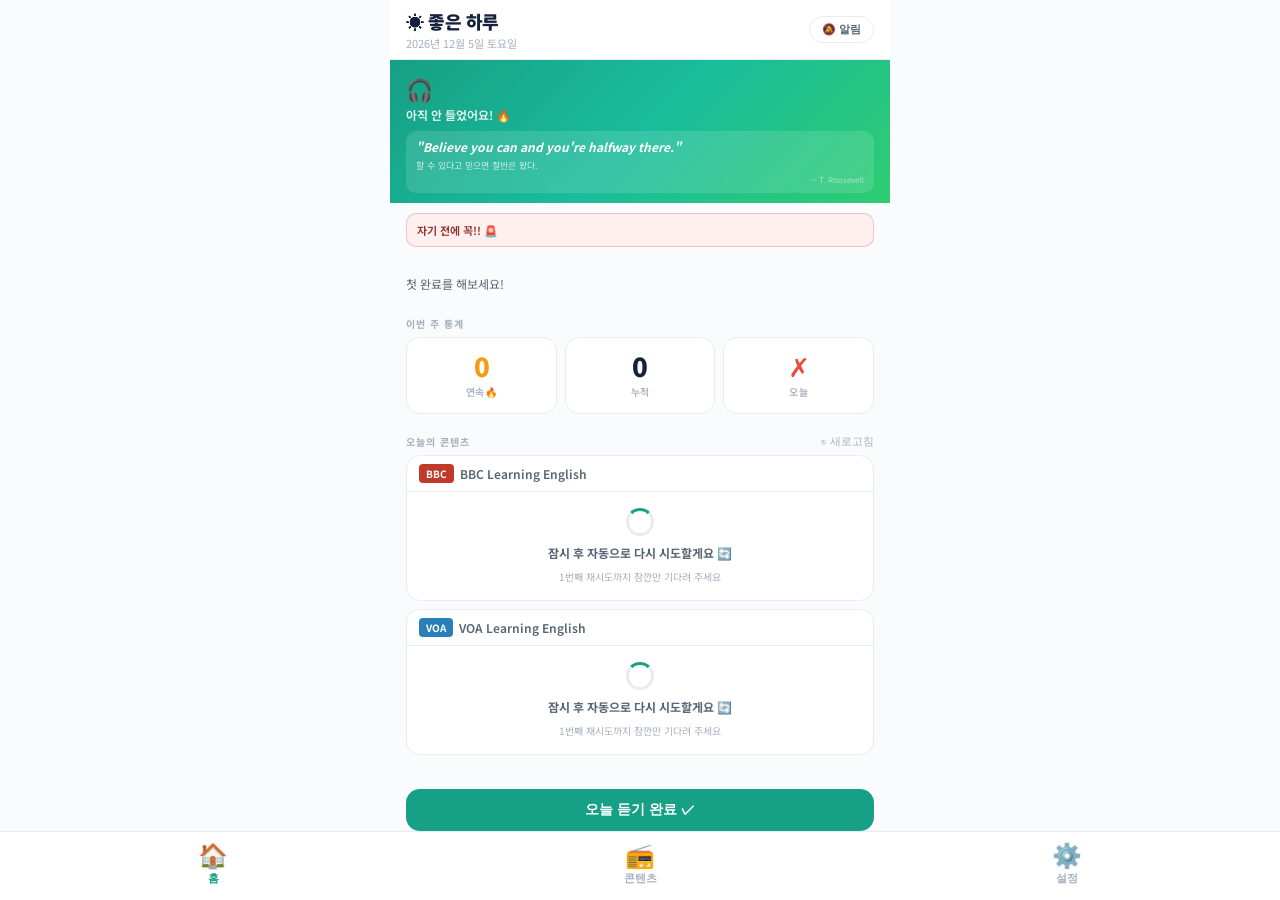
==== index.html @ 0b5daebe "Add files via upload" ====
<!DOCTYPE html>
<html lang="ko">
<head>
<meta charset="UTF-8">
<meta name="viewport" content="width=device-width, initial-scale=1, viewport-fit=cover, maximum-scale=1, user-scalable=no">
<meta name="theme-color" content="#ffffff" media="(prefers-color-scheme: light)">
<meta name="theme-color" content="#141422" media="(prefers-color-scheme: dark)">
<meta name="apple-mobile-web-app-capable" content="yes">
<meta name="apple-mobile-web-app-status-bar-style" content="black-translucent">
<meta name="apple-mobile-web-app-title" content="좋은 하루">
<link rel="manifest" href="manifest.json">
<link rel="apple-touch-icon" href="icon-192.png">
<link href="https://fonts.googleapis.com/css2?family=Noto+Sans+KR:wght@400;600;700;900&display=swap" rel="stylesheet">
<title>좋은 하루</title>
<style>
*{box-sizing:border-box;margin:0;padding:0;-webkit-tap-highlight-color:transparent;-webkit-touch-callout:none}
:root{
  --pri:#16a085;--pri-l:#e8f8f5;--pri-b:#16a08530;
  --acc:#e74c3c;--warm:#f39c12;--bbc:#c0392b;--voa:#2980b9;
  --bg:#fafbfc;--sf:#fff;--sf2:#f0f2f5;
  --tx:#16213e;--tx2:#576574;--tx3:#a4b0be;
  --bd:#e8ecf1;--rad:14px;--rad-s:10px;
  --font:'Noto Sans KR',system-ui,-apple-system,sans-serif;
}
@media(prefers-color-scheme:dark){:root{
  --bg:#0a0a14;--sf:#141422;--sf2:#1e1e32;--tx:#e8e8f0;--tx2:#9898b0;--tx3:#5a5a78;--bd:#2a2a40;--pri-l:#0d2a24;--pri-b:#16a08540;
}}
html{height:100%;height:-webkit-fill-available}
body{height:100%;min-height:-webkit-fill-available;overflow:hidden;background:var(--bg);color:var(--tx);font-family:var(--font);overscroll-behavior:none;font-size:14px}
#app{max-width:500px;margin:0 auto;height:100%;display:flex;flex-direction:column}
/* ── Safe Area Header (Context7 pattern: separate safe-area from visual padding) ── */
.hdr{
  padding-top:env(safe-area-inset-top);
  padding-left:16px;padding-right:16px;padding-bottom:0;
  background:var(--sf);border-bottom:1px solid var(--bd);flex-shrink:0;z-index:10;
}
.hdr-top{display:flex;justify-content:space-between;align-items:center;padding-top:8px;padding-bottom:8px;}
.hdr h1{font-size:18px;font-weight:900;letter-spacing:-0.5px}
.hdr .sub{font-size:11px;color:var(--tx3);margin-top:1px}
.nb{padding:5px 12px;border-radius:20px;border:1.5px solid var(--bd);background:transparent;color:var(--tx2);font-size:11px;font-weight:600;cursor:pointer;-webkit-appearance:none}
.nb.on{background:var(--pri);color:#fff;border-color:var(--pri)}
.scr{flex:1;overflow-y:auto;-webkit-overflow-scrolling:touch;padding-bottom:calc(env(safe-area-inset-bottom) + 72px)}
/* Hero */
.hero-pw{position:relative;overflow:hidden;background:#111}
.hero-pw img{width:100%;max-height:220px;object-fit:cover;display:block}
.hero{background:linear-gradient(135deg,#16a085,#1abc9c,#2ecc71);padding:12px 16px 10px;color:#fff}
.hero-e{font-size:22px;margin-bottom:2px}
.hero-t{font-size:12px;font-weight:600;opacity:.9}
.qbox{margin-top:8px;background:rgba(255,255,255,.13);border-radius:var(--rad-s);padding:8px 10px;backdrop-filter:blur(4px);-webkit-backdrop-filter:blur(4px)}
.qen{font-size:12px;font-weight:700;line-height:1.4;font-style:italic}
.qko{font-size:9px;margin-top:3px;opacity:.75}
.qby{font-size:8px;margin-top:2px;opacity:.5;text-align:right}
.sec{padding:10px 16px}
.slb{font-size:10px;font-weight:700;color:var(--tx3);letter-spacing:.1em;text-transform:uppercase;margin-bottom:6px;display:flex;justify-content:space-between;align-items:center}
/* Nag */
.nag{border-radius:var(--rad-s);padding:8px 10px;font-size:11px;font-weight:600;margin-bottom:4px}
.nag.l1{background:#fef9f0;color:#d35400;border:1px solid #e67e2230}
.nag.l2{background:#fff5f0;color:#c0392b;border:1px solid #e74c3c30}
.nag.l3{background:#fff0f0;color:#922b21;border:1px solid #c0392b40;animation:shk .6s}
@media(prefers-color-scheme:dark){.nag.l1{background:#2a1f0a;color:#f0a050}.nag.l2{background:#2a0f0f;color:#f08080}.nag.l3{background:#2a0808;color:#f06060}}
@keyframes shk{0%,100%{transform:translateX(0)}25%{transform:translateX(-4px)}75%{transform:translateX(4px)}}
@keyframes popin{0%{transform:scale(.85);opacity:0}60%{transform:scale(1.05)}100%{transform:scale(1);opacity:1}}
/* Info */
.ibox{background:var(--sf);border:1px solid var(--bd);border-radius:var(--rad);padding:8px 12px}
.il{font-size:11px;color:var(--tx2);padding:2px 0;display:flex;justify-content:space-between}.il .v{font-weight:700;color:var(--tx)}
/* Stats */
.sg3{display:grid;grid-template-columns:repeat(3,1fr);gap:8px}
.sc{background:var(--sf);border-radius:14px;padding:14px 8px;border:1px solid var(--bd);text-align:center;transition:transform .15s}
.sc:active{transform:scale(.96)}
.sc.dn{background:var(--pri-l);border-color:var(--pri-b)}
.sc .n{font-size:26px;font-weight:900;line-height:1.1;letter-spacing:-1px}
.sc .l{font-size:10px;color:var(--tx3);margin-top:4px;font-weight:600;letter-spacing:.04em}
/* Video cards */
.vc{background:var(--sf);border:1px solid var(--bd);border-radius:var(--rad);overflow:hidden;margin-bottom:8px}
.vc-hd{display:flex;align-items:center;gap:6px;padding:8px 12px;border-bottom:1px solid var(--bd)}
.vc-badge{font-size:10px;font-weight:700;color:#fff;padding:2px 7px;border-radius:4px}
.vc-badge.bbc{background:var(--bbc)}.vc-badge.voa{background:var(--voa)}
.vc-name{font-size:12px;font-weight:600;color:var(--tx2)}
.vc-body{display:flex;gap:8px;padding:8px 10px;cursor:pointer;align-items:center}
.vc-body:active{background:var(--sf2)}
.vc-thumb{width:90px;height:52px;border-radius:5px;object-fit:cover;flex-shrink:0;background:var(--sf2)}
.vc-info{flex:1;min-width:0}
.vc-title{font-size:12px;font-weight:600;line-height:1.4;display:-webkit-box;-webkit-line-clamp:2;-webkit-box-orient:vertical;overflow:hidden}
.vc-meta{font-size:10px;color:var(--tx3);margin-top:4px;display:flex;gap:6px;align-items:center;flex-wrap:wrap}
.vc.listened .vc-title{color:var(--tx2)}
.vc.listened{background:var(--pri-l)}
.fi-new{font-size:9px;font-weight:700;color:#fff;background:var(--acc);padding:1px 5px;border-radius:3px}
.fi-date{font-size:9px;font-weight:600;color:var(--tx2);background:var(--sf2);padding:1px 5px;border-radius:3px}
.fi-old{font-size:9px;font-weight:600;color:var(--tx3);margin-left:4px}
.fi-ok{font-size:9px;font-weight:700;color:var(--pri)}
.fi-prev{font-size:9px;font-weight:600;color:var(--tx3)}
.vc.prev-listened{background:var(--sf2)}
.vc.prev-listened .vc-title{color:var(--tx3)}
.ai-badge{font-size:8px;font-weight:700;color:#fff;background:linear-gradient(135deg,#8b5cf6,#6366f1);padding:1px 5px;border-radius:3px}
.ai-spin{font-size:8px;font-weight:700;color:var(--warm);border:1px solid var(--warm);padding:1px 5px;border-radius:3px;animation:pulse 1.5s infinite}
@keyframes pulse{0%,100%{opacity:1}50%{opacity:.3}}
/* Progress bar + btn */
.pbar{background:var(--sf);border:1px solid var(--bd);border-radius:var(--rad);padding:10px 12px;margin-bottom:6px}
.pbar-top{display:flex;justify-content:space-between;align-items:center;margin-bottom:5px}
.pbar-lbl{font-size:11px;font-weight:700}
.pbar-cnt{font-size:12px;font-weight:900;color:var(--pri)}
.pbar-bg{height:6px;background:var(--sf2);border-radius:4px;overflow:hidden}
.pbar-fill{height:100%;background:var(--pri);border-radius:4px;transition:width .4s}
.pbar-hint{font-size:9px;color:var(--tx3);margin-top:4px;text-align:center}
.bdone{background:var(--pri-l);border:1px solid var(--pri-b);border-radius:var(--rad);padding:14px 14px;text-align:center}
.bdone.anim{animation:popin .5s forwards}
.bdone .how{font-size:10px;color:var(--tx2);margin-top:4px}
.bdone .mins{font-size:12px;color:var(--pri);font-weight:700;margin-top:4px}
.btn-man{width:100%;padding:12px;background:var(--pri);color:#fff;border:none;border-radius:var(--rad);font-size:14px;font-weight:700;cursor:pointer;-webkit-appearance:none;margin-top:6px}
.btn-man:active{opacity:.7}
/* Content tab */
.vtb{display:flex;gap:3px;margin-bottom:14px;background:var(--sf2);padding:3px;border-radius:var(--rad-s)}
.vtb button{flex:1;padding:8px 2px;border:none;border-radius:7px;font-size:11px;font-weight:700;cursor:pointer;background:transparent;color:var(--tx2);-webkit-appearance:none;white-space:nowrap;transition:all .2s}
.vtb button.on{background:var(--pri);color:#fff;box-shadow:0 2px 8px rgba(22,160,133,.3)}
/* Channel Cards */
.ch-card{border-radius:16px;overflow:hidden;margin-bottom:12px;box-shadow:0 4px 20px rgba(0,0,0,.08)}
.ch-card.bbc{background:linear-gradient(135deg,#c0392b 0%,#e74c3c 100%)}
.ch-card.voa{background:linear-gradient(135deg,#1a5276 0%,#2980b9 100%)}
@media(prefers-color-scheme:dark){
  .ch-card.bbc{background:linear-gradient(135deg,#7b1a1a 0%,#c0392b 100%)}
  .ch-card.voa{background:linear-gradient(135deg,#0d2b3e 0%,#1a5276 100%)}
}
.ch-inner{padding:20px}
.ch-brand{display:flex;align-items:center;gap:10px;margin-bottom:12px}
.ch-logo{font-size:11px;font-weight:900;color:#fff;background:rgba(255,255,255,.25);padding:4px 10px;border-radius:6px;letter-spacing:.05em}
.ch-name{font-size:13px;font-weight:700;color:rgba(255,255,255,.9)}
.ch-desc{font-size:12px;color:rgba(255,255,255,.8);line-height:1.6;margin-bottom:16px}
.ch-btn{display:block;width:100%;padding:12px;background:#fff;border:none;border-radius:10px;font-size:13px;font-weight:800;cursor:pointer;text-align:center;text-decoration:none;-webkit-appearance:none;transition:transform .15s,opacity .15s;letter-spacing:-.2px}
.ch-btn.bbc{color:var(--bbc)}
.ch-btn.voa{color:var(--voa)}
.ch-btn:active{transform:scale(.97);opacity:.85}
/* Watch History */
.hist-hdr{display:flex;justify-content:space-between;align-items:center;margin:16px 0 10px}
.hist-ttl{font-size:10px;font-weight:700;color:var(--tx3);letter-spacing:.1em;text-transform:uppercase}
.hist-clear{font-size:10px;color:var(--acc);font-weight:600;background:none;border:none;cursor:pointer;padding:0;-webkit-appearance:none}
.hist-empty{text-align:center;padding:24px 16px;color:var(--tx3);font-size:12px;line-height:1.7}
.hi{display:flex;gap:10px;padding:9px 0;border-bottom:1px solid var(--bd);cursor:pointer;align-items:center}
.hi:last-child{border-bottom:none}
.hi:active{opacity:.7}
.hi-thumb{width:80px;height:45px;border-radius:6px;object-fit:cover;flex-shrink:0;background:var(--sf2)}
.hi-info{flex:1;min-width:0}
.hi-title{font-size:12px;font-weight:600;line-height:1.4;display:-webkit-box;-webkit-line-clamp:2;-webkit-box-orient:vertical;overflow:hidden;color:var(--tx)}
.hi-meta{display:flex;gap:5px;align-items:center;margin-top:4px;flex-wrap:wrap}
.hi-date{font-size:9px;color:var(--tx3)}
.hi-badge{font-size:9px;font-weight:700;color:#fff;padding:1px 6px;border-radius:3px}
.hi-badge.bbc{background:var(--bbc)}.hi-badge.voa{background:var(--voa)}
/* Vocab */
.vadd{width:100%;padding:11px;background:var(--sf);border:2px dashed var(--bd);border-radius:var(--rad-s);color:var(--tx3);font-size:12px;font-weight:700;cursor:pointer;margin-bottom:10px;-webkit-appearance:none}
.vadd:active{background:var(--sf2)}
.vfl{display:flex;gap:4px;margin-bottom:10px;flex-wrap:wrap}
.vfb{padding:4px 10px;border:1px solid var(--bd);border-radius:12px;background:transparent;font-size:10px;font-weight:700;color:var(--tx2);cursor:pointer;-webkit-appearance:none}
.vfb.on{background:var(--pri);color:#fff;border-color:var(--pri)}
.vgh{font-size:11px;font-weight:700;color:var(--pri);margin-bottom:6px;display:flex;justify-content:space-between}.vgh .cnt{font-weight:400;color:var(--tx3);font-size:10px}
.vcd{background:var(--sf);border:1px solid var(--bd);border-radius:var(--rad-s);padding:10px 12px;margin-bottom:6px;position:relative}
.vcd .ven{font-size:13px;font-weight:700;line-height:1.4}.vcd .vko{font-size:11px;color:var(--tx2);margin-top:3px;line-height:1.3}
.vcd .vdt{font-size:9px;color:var(--tx3);margin-top:4px}
.vcd .va{position:absolute;top:8px;right:8px;display:flex;gap:2px}
.vcd .va button{background:none;border:none;font-size:13px;cursor:pointer;padding:1px 3px;color:var(--tx3);-webkit-appearance:none}
.vempty{text-align:center;padding:30px 20px;color:var(--tx3);font-size:12px;line-height:1.7}
/* Flashcard */
.fcw{text-align:center;padding:16px 0}
.fcc{background:var(--sf);border:1px solid var(--bd);border-radius:var(--rad);padding:28px 18px;min-height:160px;display:flex;flex-direction:column;align-items:center;justify-content:center;cursor:pointer;margin-bottom:14px}
.fcc:active{transform:scale(.97)}
.fcen{font-size:18px;font-weight:900}.fcko{font-size:13px;color:var(--tx2);margin-top:10px;opacity:0;transition:opacity .3s}.fcko.sh{opacity:1}
.fch{font-size:10px;color:var(--tx3);margin-top:6px}.fccat{font-size:9px;font-weight:700;color:var(--pri);margin-bottom:6px}
.fcnav{display:flex;gap:10px;justify-content:center}
.fcnav button{padding:9px 22px;border-radius:18px;border:1px solid var(--bd);background:var(--sf);font-size:12px;font-weight:700;cursor:pointer;color:var(--tx);-webkit-appearance:none}
.fcnav button.pr{background:var(--pri);color:#fff;border-color:var(--pri)}
.fccnt{font-size:11px;color:var(--tx3);margin-bottom:10px}
/* Settings */
.sg{margin-bottom:14px}.sgt{font-size:10px;font-weight:700;color:var(--tx3);letter-spacing:.08em;text-transform:uppercase;margin-bottom:6px}
.sr{display:flex;justify-content:space-between;align-items:center;background:var(--sf);border-radius:var(--rad-s);padding:12px 14px;border:1px solid var(--bd);margin-bottom:6px}
.sr p{font-size:12px;font-weight:600}.sr small{font-size:11px;color:var(--tx2);display:block;margin-top:1px}
.sctrl{display:flex;gap:5px;align-items:center;flex-shrink:0}
.tbtn{padding:7px 14px;border:none;border-radius:18px;font-size:12px;font-weight:700;cursor:pointer;-webkit-appearance:none}
.tbtn.on{background:var(--acc);color:#fff}.tbtn.off{background:var(--pri);color:#fff}
.gbtn{padding:5px 12px;border:1.5px solid var(--bd);border-radius:14px;background:transparent;color:var(--tx2);font-size:12px;font-weight:700;cursor:pointer;-webkit-appearance:none}
.gbtn.on{background:var(--pri);color:#fff;border-color:var(--pri)}
.tinp{padding:5px 8px;border:1.5px solid var(--bd);border-radius:7px;font-size:13px;background:var(--sf);color:var(--tx);-webkit-appearance:none;text-align:center;width:80px}
.minp{padding:5px 8px;border:1.5px solid var(--bd);border-radius:7px;font-size:13px;background:var(--sf);color:var(--tx);-webkit-appearance:none;text-align:center;width:60px}
.sb{padding:8px 16px;border-radius:var(--rad-s);font-size:12px;font-weight:700;cursor:pointer;border:1px solid var(--bd);background:var(--sf);color:var(--tx);-webkit-appearance:none;margin-right:6px;margin-bottom:6px}
.sb:active{opacity:.7}.sb.dng{border-color:var(--acc);color:var(--acc)}.sb.pr{background:var(--pri);color:#fff;border-color:var(--pri)}
/* Calendar */
.cnv{display:flex;justify-content:space-between;align-items:center;margin-bottom:8px}
.cnv button{background:none;border:none;font-size:16px;cursor:pointer;padding:4px 10px;color:var(--tx);-webkit-appearance:none}
.cmn{font-size:13px;font-weight:700}
.cgr{display:grid;grid-template-columns:repeat(7,1fr);gap:2px;text-align:center}
.cgh{font-size:9px;color:var(--tx3);padding:3px 0;font-weight:700}
.cgd{aspect-ratio:1;display:flex;align-items:center;justify-content:center;font-size:11px;border-radius:5px;color:var(--tx3)}
.cgd.cm{color:var(--tx)}.cgd.dd{background:var(--pri);color:#fff;font-weight:700}.cgd.td{border:2px solid var(--pri);font-weight:700}
.cst{margin-top:8px;font-size:11px;color:var(--tx2)}.cst b{color:var(--tx)}
/* Modal */
.mo{position:fixed;top:0;left:0;right:0;bottom:0;background:rgba(0,0,0,.5);z-index:200;display:flex;align-items:flex-end;justify-content:center}
.mob{background:var(--bg);border-radius:14px 14px 0 0;width:100%;max-width:500px;padding:18px 18px 18px;padding-bottom:calc(env(safe-area-inset-bottom) + 18px);max-height:85vh;overflow-y:auto}
.mot{font-size:15px;font-weight:900;margin-bottom:14px;display:flex;justify-content:space-between;align-items:center}
.mot button{background:none;border:none;font-size:20px;cursor:pointer;color:var(--tx3);-webkit-appearance:none}
.mf{margin-bottom:12px}.mf label{font-size:11px;font-weight:700;color:var(--tx2);display:block;margin-bottom:4px}
.mf input,.mf textarea{width:100%;padding:9px 11px;border:1.5px solid var(--bd);border-radius:var(--rad-s);font-size:13px;background:var(--sf);color:var(--tx);font-family:var(--font);-webkit-appearance:none}
.mf textarea{min-height:50px;resize:vertical}
.mcts{display:flex;gap:5px;flex-wrap:wrap}
.mcts button{padding:5px 12px;border:1.5px solid var(--bd);border-radius:14px;background:transparent;font-size:11px;font-weight:700;color:var(--tx2);cursor:pointer;-webkit-appearance:none}
.mcts button.on{background:var(--pri);color:#fff;border-color:var(--pri)}
.msv{width:100%;padding:12px;background:var(--pri);color:#fff;border:none;border-radius:var(--rad);font-size:14px;font-weight:700;cursor:pointer;margin-top:4px;-webkit-appearance:none}
.msv:active{opacity:.7}
/* Return prompt bottom sheet */
.rp-overlay{position:fixed;top:0;left:0;right:0;bottom:0;background:rgba(0,0,0,.45);z-index:150;display:flex;align-items:flex-end;justify-content:center;animation:fdin .25s ease}
@keyframes fdin{from{opacity:0}to{opacity:1}}
.rp-sheet{background:var(--bg);border-radius:18px 18px 0 0;width:100%;max-width:500px;padding:18px 18px calc(env(safe-area-inset-bottom)+18px);animation:sup .3s cubic-bezier(.32,1,.56,1)}
@keyframes sup{from{transform:translateY(100%)}to{transform:translateY(0)}}
.rp-handle{width:36px;height:4px;background:var(--bd);border-radius:2px;margin:0 auto 14px}
.rp-title{font-size:14px;font-weight:900;margin-bottom:4px}
.rp-sub{font-size:11px;color:var(--tx3);margin-bottom:14px}
.rp-item{display:flex;gap:10px;align-items:center;padding:9px 10px;border-radius:10px;cursor:pointer;margin-bottom:4px;border:1.5px solid var(--bd);background:var(--sf);transition:border-color .15s}
.rp-item:active{background:var(--sf2)}
.rp-item.sel{border-color:var(--pri);background:var(--pri-l)}
.rp-thumb{width:72px;height:40px;border-radius:5px;object-fit:cover;flex-shrink:0;background:var(--sf2)}
.rp-info{flex:1;min-width:0}
.rp-ititle{font-size:11px;font-weight:600;line-height:1.4;display:-webkit-box;-webkit-line-clamp:2;-webkit-box-orient:vertical;overflow:hidden}
.rp-imeta{font-size:9px;color:var(--tx3);margin-top:2px}
.rp-actions{display:flex;gap:8px;margin-top:12px}
.rp-btn{flex:1;padding:11px;border-radius:10px;font-size:12px;font-weight:700;border:none;cursor:pointer;-webkit-appearance:none}
.rp-btn.pri{background:var(--pri);color:#fff}
.rp-btn.sec{background:var(--sf2);color:var(--tx2)}
/* Feed loading card */
.feed-loading-inner{padding:16px 14px;display:flex;flex-direction:column;align-items:center;gap:8px;text-align:center}
.feed-spin{width:28px;height:28px;border:3px solid var(--bd);border-top-color:var(--pri);border-radius:50%;animation:spin .8s linear infinite;flex-shrink:0}
@keyframes spin{to{transform:rotate(360deg)}}
.feed-loading-txt{font-size:12px;font-weight:700;color:var(--tx2)}
.feed-loading-sub{font-size:10px;color:var(--tx3)}
/* Toast */
.toast{position:fixed;top:calc(env(safe-area-inset-top) + 56px);left:50%;transform:translateX(-50%);background:var(--sf);border:1px solid var(--pri);border-radius:18px;padding:8px 18px;font-size:12px;font-weight:700;color:var(--pri);box-shadow:0 4px 20px rgba(0,0,0,.15);z-index:300;white-space:nowrap;animation:ti .3s ease,to .3s ease 2.7s forwards}
.toast.err{border-color:var(--acc);color:var(--acc)}.toast.inf{border-color:var(--warm);color:var(--warm)}
@keyframes ti{from{opacity:0;transform:translateX(-50%) translateY(-8px)}to{opacity:1;transform:translateX(-50%)}}
@keyframes to{from{opacity:1}to{opacity:0}}
/* ── Bottom Nav Safe Area (Context7 pattern) ── */
.bnav{position:fixed;bottom:0;left:0;right:0;background:var(--sf);border-top:1px solid var(--bd);display:flex;padding:0;padding-bottom:env(safe-area-inset-bottom);z-index:100}
.nbtn{flex:1;padding:12px 0 14px;border:none;background:transparent;cursor:pointer;display:flex;flex-direction:column;align-items:center;gap:3px;color:var(--tx3);font-size:11px;font-weight:600;-webkit-appearance:none}
.nbtn.on{color:var(--pri)}.ni{font-size:24px;line-height:1}
.pg{display:none}.pg.on{display:block}
button,a{cursor:pointer}a{text-decoration:none}
</style>
</head>
<body>
<div id="app">
  <div class="hdr"><div class="hdr-top"><div><h1>☀️ 좋은 하루</h1><div class="sub" id="h-date"></div></div><button class="nb" id="notif-btn" onclick="toggleNotif()">🔕 알림</button></div></div>
  <div class="scr" id="main-scr">
    <!-- HOME -->
    <div class="pg on" id="pg-home">
      <div class="hero-pw" id="hero-pw" style="display:none"><img id="hero-img" alt=""></div>
      <div class="hero"><div class="hero-e">🎧</div><div class="hero-t" id="hero-t"></div><div class="qbox" id="qbox"></div></div>
      <div class="sec" id="nag-w"></div>
      <div class="sec" id="prog-w"></div>
      <div class="sec"><div class="slb">이번 주 통계</div><div class="sg3" id="sg3"></div></div>

      <div class="sec"><div class="slb"><span>오늘의 콘텐츠</span><button style="background:none;border:none;font-size:11px;color:var(--tx3);cursor:pointer" onclick="loadFeeds(true)">↻ 새로고침</button></div><div id="fw"><div style="padding:12px;text-align:center;font-size:12px;color:var(--tx3)">불러오는 중...</div></div></div>
      <div class="sec" id="aw"></div>
    </div>
    <!-- CONTENT -->
    <div class="pg" id="pg-content"><div class="sec">
      <div class="vtb"><button class="on" id="vt-bbc" onclick="setTab('bbc')">BBC</button><button id="vt-voa" onclick="setTab('voa')">VOA</button><button id="vt-vocab" onclick="setTab('vocab')">📝 단어장</button></div>
      <div id="clist"></div>
      <div id="varea" style="display:none"><button class="vadd" onclick="openVM()">+ 새 단어/표현 추가</button><div class="vfl" id="vfl"></div><div id="vlist"></div><div id="fcarea" style="display:none"></div></div>
    </div></div>
    <!-- SETTINGS -->
    <div class="pg" id="pg-set"><div class="sec">
      <div class="sg"><div class="sgt">🎯 목표</div>
        <div class="sr"><div><p>주간 목표</p><small>일주일에 며칠?</small></div><div class="sctrl" id="gbtn-w"></div></div>
        <div class="sr"><div><p>하루 학습 시간</p><small>목표 (분)</small></div><div class="sctrl"><input type="number" class="minp" id="minp" min="5" max="120" step="5" onchange="setDMin(this.value)"><span style="font-size:11px;color:var(--tx3)">분</span></div></div>
      </div>
      <div class="sg"><div class="sgt">🔔 알림</div>
        <div class="sr"><div><p>반복 알림</p><small>미완료시 90분마다</small></div><button class="tbtn off" id="s-nb" onclick="toggleNotif()">켜기</button></div>
        <div class="sr"><div><p>리마인더</p><small>매일 알림 시간</small></div><div class="sctrl"><input type="time" class="tinp" id="tinp" onchange="setRTime(this.value)"></div></div>
      </div>
      <div class="sg"><div class="sgt">🤖 AI 단어 자동추출</div>
        <div class="sr" style="flex-wrap:wrap;gap:6px"><div style="flex:1;min-width:150px"><p>Anthropic API 키</p><small id="ak-st"></small></div><div class="sctrl"><button class="sb pr" id="ak-btn" onclick="toggleAK()">입력</button></div></div>
        <div id="ak-w" style="display:none;margin-bottom:6px"><input type="password" id="ak-inp" placeholder="sk-ant-api03-..." style="width:100%;padding:8px 10px;border:1.5px solid var(--bd);border-radius:var(--rad-s);font-size:12px;background:var(--sf);color:var(--tx);font-family:monospace;-webkit-appearance:none"><div style="display:flex;gap:6px;margin-top:6px"><button class="sb pr" onclick="saveAK()">저장</button><button class="sb" onclick="toggleAK()">취소</button></div></div>
      </div>
      <div class="sg"><div class="sgt">🖼️ 홈 사진</div>
        <div class="sr" style="flex-wrap:wrap;gap:6px"><div style="flex:1;min-width:150px"><p>가족사진 등</p></div><div class="sctrl" style="flex-wrap:wrap"><button class="sb pr" onclick="document.getElementById('ph-inp').click()">선택</button><button class="sb dng" id="ph-del" onclick="delPhoto()" style="display:none">삭제</button><input type="file" id="ph-inp" accept="image/*" style="display:none" onchange="upPhoto(this)"></div></div>
        <div id="ph-pv" style="display:none"><img id="ph-pvimg" style="width:100%;max-height:140px;object-fit:cover;border-radius:var(--rad-s);border:1px solid var(--bd)"></div>
      </div>
      <div class="sg"><div class="sgt">📅 학습 기록</div>
        <div class="ibox"><div class="cnv"><button onclick="calN(-1)">‹</button><span class="cmn" id="cal-m"></span><button onclick="calN(1)">›</button></div><div class="cgr" id="cal-g"></div><div class="cst" id="cal-s"></div></div>
      </div>
      <div class="sg"><div class="sgt">💾 데이터</div>
        <div class="sr"><div><p>시작날짜 리셋</p><small id="sd-lbl"></small></div><button class="sb" onclick="rstStart()">리셋</button></div>
        <div class="sr" style="flex-wrap:wrap;gap:6px"><div style="flex:1;min-width:150px"><p>백업 / 복원</p><small>기기 이전</small></div><div class="sctrl" style="flex-wrap:wrap"><button class="sb pr" onclick="expData()">내보내기</button><button class="sb" onclick="document.getElementById('imp').click()">가져오기</button><input type="file" id="imp" accept=".json" style="display:none" onchange="impData(this)"></div></div>
        <div class="sr"><div><p style="color:var(--acc)">모든 기록 삭제</p></div><button class="sb dng" onclick="rstAll()">삭제</button></div>
      </div>
    </div></div>
  </div>
</div>
<nav class="bnav">
  <button class="nbtn on" id="n-home" onclick="goPage('home')"><span class="ni">🏠</span>홈</button>
  <button class="nbtn" id="n-content" onclick="goPage('content')"><span class="ni">📻</span>콘텐츠</button>
  <button class="nbtn" id="n-set" onclick="goPage('set')"><span class="ni">⚙️</span>설정</button>
</nav>
<div class="mo" id="vm" style="display:none" onclick="if(event.target===this)closeVM()">
  <div class="mob"><div class="mot"><span id="vm-title">단어 추가</span><button onclick="closeVM()">×</button></div>
    <div class="mf"><label>영어</label><input id="vm-en" placeholder="Word or expression"></div>
    <div class="mf"><label>한국어 뜻</label><textarea id="vm-ko" placeholder="뜻, 설명"></textarea></div>
    <div class="mf"><label>분류</label><div class="mcts" id="vm-cats"></div></div>
    <input type="hidden" id="vm-eid"><button class="msv" onclick="saveV()">저장</button>
  </div>
</div>
<script>
(function(){'use strict';
var iOS=/iPad|iPhone|iPod/.test(navigator.userAgent);
var standalone=navigator.standalone||matchMedia('(display-mode:standalone)').matches;
function lG(k,f){try{var v=localStorage.getItem(k);return v?JSON.parse(v):f;}catch(e){return f;}}
function lS(k,v){try{localStorage.setItem(k,JSON.stringify(v));}catch(e){}}
// 로컬 날짜 (YYYY-MM-DD) — toISOString()은 UTC라 한국(UTC+9)에서 자정~9시 오차 발생
function localDate(){var d=new Date();return d.getFullYear()+'-'+String(d.getMonth()+1).padStart(2,'0')+'-'+String(d.getDate()).padStart(2,'0');}
var TD=localDate();

// ── YouTube Channels ──
var CHS=[
  {id:'UCHaHD477h-FeBbVh9Sh7syA',name:'BBC Learning English',badge:'BBC',cls:'bbc'},
  {id:'UCKyTokYo0nK2OA-az-sDijA',name:'VOA Learning English',badge:'VOA',cls:'voa'}
];
var CTL=3600000;

// ── Quotes ──
var QS=[
  {e:"The secret of getting ahead is getting started.",k:"앞서가는 비결은 시작하는 것이다.",b:"Mark Twain"},
  {e:"A different language is a different vision of life.",k:"다른 언어는 삶의 다른 시각이다.",b:"Fellini"},
  {e:"One language sets you in a corridor. Two open every door.",k:"하나의 언어는 복도, 두 언어는 모든 문을 연다.",b:"Frank Smith"},
  {e:"The limits of my language mean the limits of my world.",k:"언어의 한계가 세계의 한계다.",b:"Wittgenstein"},
  {e:"It does not matter how slowly you go as long as you do not stop.",k:"멈추지만 않으면 느려도 괜찮다.",b:"Confucius"},
  {e:"Small daily improvements lead to staggering results.",k:"매일의 작은 개선이 놀라운 결과를 만든다.",b:"Unknown"},
  {e:"Every expert was once a beginner.",k:"모든 전문가도 한때는 초보자였다.",b:"Helen Hayes"},
  {e:"Practice makes progress, not perfection.",k:"연습은 완벽이 아닌 발전을 만든다.",b:"Unknown"},
  {e:"The journey of a thousand miles begins with a single step.",k:"천 리 길도 한 걸음부터.",b:"Lao Tzu"},
  {e:"Believe you can and you're halfway there.",k:"할 수 있다고 믿으면 절반은 왔다.",b:"T. Roosevelt"},
  {e:"Start where you are. Use what you have. Do what you can.",k:"지금 여기서, 가진 것으로, 할 수 있는 것을.",b:"Arthur Ashe"},
  {e:"Mistakes are proof that you are trying.",k:"실수는 노력의 증거다.",b:"Unknown"},
  {e:"Do something today your future self will thank you for.",k:"미래의 나에게 감사받을 일을 오늘 하라.",b:"Unknown"},
  {e:"With languages, you are at home anywhere.",k:"언어를 알면 어디서든 편안하다.",b:"E. de Waal"},
  {e:"Education is the most powerful weapon to change the world.",k:"교육은 세상을 바꾸는 가장 강력한 무기다.",b:"Mandela"},
];
function getQ(){var dy=Math.floor((new Date()-new Date(new Date().getFullYear(),0,0))/864e5);return QS[dy%QS.length];}

// ── State ──
var DF={history:{},notif:false,tab:'bbc',wGoal:7,rH:9,rM:0,dMin:30};
var S=lG('eh_state',DF);
['wGoal','rH','rM','dMin'].forEach(function(k){if(S[k]===undefined)S[k]=DF[k];});
var lR=lG('eh_listened',{});
// lR 컷오프: localDate 기준 (TD와 동일 기준으로 일관성 유지)
var _c30=new Date(Date.now()-30*864e5);
var cutoff=_c30.getFullYear()+'-'+String(_c30.getMonth()+1).padStart(2,'0')+'-'+String(_c30.getDate()).padStart(2,'0');
Object.keys(lR).forEach(function(d){if(d<cutoff)delete lR[d];});
var lT=new Set(lR[TD]||[]);
var allEps=new Set(),lastFR=[];
// 시청 기록: {url, title, thumb, ch, chName, watchedAt, videoDate}
var watchHist=lG('eh_history',[]);
var VCATS=['단어','관용구','표현','문법','기타'];
var vocD=lG('eh_vocab',[]);
var vFil=lG('eh_vfil','all');  // 마지막 필터 상태 저장
// 저장된 필터가 유효하지 않으면(단어 없는 카테고리 등) 'all'로 복원
if(vFil!=='all'&&VCATS.indexOf(vFil)<0){vFil='all';}
var fcI=0,fcSh=false,fcL=[],isFC=false; // isFC: 플래시카드 모드 중 여부
var azd=lG('eh_analyzed',{}),azing={};
// azd 60일 컷오프 — URL을 키로 쓰므로 날짜 직접 비교 불가, 전체 크기로 제한
// 분석된 URL이 2000개 초과 시 오래된 절반 제거 (앱 시작 시 1회)
(function(){var keys=Object.keys(azd);if(keys.length>2000){keys.slice(0,keys.length-1000).forEach(function(k){delete azd[k]});lS('eh_analyzed',azd);}})();
var AK='';try{AK=localStorage.getItem('eh_ak')||'';}catch(e){}
var nagT=null,cY,cM;
var aiPendingToast=null; // 복귀 시 보여줄 AI 결과 메시지
// 오늘의 채널별 선택 영상 (날짜 바뀌면 자동 초기화)
var todayPick=lG('eh_today_pick',{});
if(todayPick.date!==TD){todayPick={date:TD};lS('eh_today_pick',todayPick);}
(function(){var d=new Date();cY=d.getFullYear();cM=d.getMonth();})();

// ── Time tracking ──
var watchLog=lG('eh_watch',{});
// watchLog 30일 컷오프 (lR과 동일)
(function(){var _wc=new Date(Date.now()-30*864e5);
var wCutStr=_wc.getFullYear()+'-'+String(_wc.getMonth()+1).padStart(2,'0')+'-'+String(_wc.getDate()).padStart(2,'0');
Object.keys(watchLog).forEach(function(k){if(k<wCutStr)delete watchLog[k];});})();
var leaveTs=0;
// ── 날짜 롤오버 감지 ── PWA가 메모리에 살아있는 상태로 자정을 넘기면
// TD가 어제 날짜로 굳어버리는 문제를 포그라운드 복귀 시 체크해서 해결
function checkDateRollover(){
  var newTD=localDate(); // 로컬 날짜 기준
  if(newTD===TD)return false;
  console.log('[Date] 날짜 변경 감지: '+TD+' → '+newTD);
  TD=newTD;
  // 달력 월/년도 갱신
  var nd=new Date();cY=nd.getFullYear();cM=nd.getMonth();
  // 오늘 시청 목록 초기화
  lT=new Set(lR[TD]||[]);
  // 오늘의 콘텐츠 선택 초기화 (새날 새 영상)
  todayPick={date:TD};lS('eh_today_pick',todayPick);
  // 피드 캐시 강제 만료 → 새 피드 로드
  CHS.forEach(function(ch){try{localStorage.removeItem('fc_'+ch.id);}catch(e){}});
  return true;
}
function onLeave(){leaveTs=Date.now();try{localStorage.setItem('eh_leave',leaveTs.toString());}catch(e){}}
function onReturn(){
  // 날짜가 바뀌었으면 상태 초기화 후 전체 리렌더 (이후 로직은 새 TD 기준)
  var dateChanged=checkDateRollover();
  if(dateChanged){render();loadFeeds();}
  var ts=0;try{var s=localStorage.getItem('eh_leave');if(s)ts=parseInt(s);localStorage.removeItem('eh_leave');}catch(e){}
  if(!ts&&leaveTs)ts=leaveTs;if(!ts)return;
  var secs=Math.round((Date.now()-ts)/1000);
  // 채널 페이지로 나간 경우 → 복귀 시 "뭘 봤나요?" 프롬프트
  var ctx=null;try{var cs=localStorage.getItem('eh_leave_ctx');if(cs){ctx=JSON.parse(cs);localStorage.removeItem('eh_leave_ctx');}}catch(e){}
  // ctx가 있을 때 = YouTube로 나간 경우만 학습 시간으로 카운트
  // ctx가 없으면 홈버튼/잠금 등 단순 백그라운드 → 카운트 안 함
  if(secs>5&&secs<14400&&ctx){
    if(!watchLog[TD])watchLog[TD]=0;
    watchLog[TD]+=secs;lS('eh_watch',watchLog);
    if(!dateChanged)render();
    if(ctx.type==='ch'){
      setTimeout(function(){showReturnPrompt(ctx.ch,secs);},400);
    } else {
      var m=Math.floor(secs/60),s2=secs%60;
      showToast('⏱ 시청 '+m+'분 '+s2+'초 기록됨');
    }
  }
  leaveTs=0;
  // 복귀 시 pending AI 토스트 표시
  if(aiPendingToast){var msg=aiPendingToast;aiPendingToast=null;setTimeout(function(){showToast(msg,msg.includes('실패')?'err':'');},500);}
}
document.addEventListener('visibilitychange',function(){document.hidden?onLeave():onReturn();});
window.addEventListener('pagehide',onLeave);
window.addEventListener('pageshow',function(e){if(e.persisted)onReturn();});
// focus 이벤트 제거 — iOS PWA에서 탭마다 발화해 불필요한 onReturn 유발
window.addEventListener('DOMContentLoaded',function(){if(localStorage.getItem('eh_leave'))onReturn();});

// ── Return Prompt (유튜브 채널에서 돌아왔을 때) ──
var rpSel=null;
function showReturnPrompt(chCls,secs){
  if(document.getElementById('rp-overlay'))return;
  // 해당 채널의 미시청 영상 최대 5개
  var chResult=lastFR.find(function(r){return r.ch&&r.ch.cls===chCls;});
  var items=chResult?chResult.items||[]:[];
  var candidates=items.filter(function(v){return!wasEverWatched(v.url);}).slice(0,5);
  // 미시청이 없으면 최신 5개
  if(!candidates.length)candidates=items.slice(0,5);
  if(!candidates.length){
    // 피드 없으면 그냥 시간만 알림
    var m2=Math.floor(secs/60),s3=secs%60;
    showToast('⏱ 시청 '+m2+'분 '+s3+'초 기록됨');
    return;
  }
  rpSel=null;
  var chLabel=chCls.toUpperCase();
  var m=Math.floor(secs/60),s2=secs%60;
  var el=document.createElement('div');
  el.id='rp-overlay';el.className='rp-overlay';
  el.innerHTML='<div class="rp-sheet">'+
    '<div class="rp-handle"></div>'+
    '<div class="rp-title">어떤 영상을 봤나요?</div>'+
    '<div class="rp-sub">'+chLabel+' • '+m+'분 '+s2+'초 시청 — 기록할 영상을 선택하세요</div>'+
    candidates.map(function(v,i){
      return'<div class="rp-item" id="rpi-'+i+'" onclick="rpToggle('+i+',this)">'+
        '<img class="rp-thumb" src="'+v.thumb+'" loading="lazy" alt="">'+
        '<div class="rp-info">'+
          '<div class="rp-ititle">'+esc(v.title)+'</div>'+
          '<div class="rp-imeta">'+(v.date?v.date.slice(5).replace('-','/'):'')+'</div>'+
        '</div>'+
      '</div>';
    }).join('')+
    '<div class="rp-actions">'+
      '<button class="rp-btn sec" onclick="rpClose()">건너뛰기</button>'+
      '<button class="rp-btn pri" onclick="rpSave(\''+chCls+'\')">기록 저장</button>'+
    '</div>'+
  '</div>';
  // 선택 데이터 저장용
  el._candidates=candidates;
  document.body.appendChild(el);
  el.addEventListener('click',function(e){if(e.target===el)rpClose();});
}
window.showReturnPrompt=showReturnPrompt;

function rpToggle(i,el){
  document.querySelectorAll('.rp-item').forEach(function(b){b.classList.remove('sel');});
  if(rpSel===i){rpSel=null;}else{el.classList.add('sel');rpSel=i;}
}
window.rpToggle=rpToggle;

function rpClose(){var o=document.getElementById('rp-overlay');if(o)o.remove();rpSel=null;}
window.rpClose=rpClose;

function rpSave(chCls){
  var o=document.getElementById('rp-overlay');
  if(!o||rpSel===null){rpClose();return;}
  var v=o._candidates[rpSel];if(!v){rpClose();return;}
  // onEpTap처럼 저장 (URL 열지 않고 기록만)
  var chResult=lastFR.find(function(r){return r.ch&&r.ch.cls===chCls;});
  var chName=chResult?chResult.ch.name:chCls.toUpperCase();
  var entry={url:v.url,title:v.title,thumb:v.thumb,ch:chCls,chName:chName,watchedAt:TD,videoDate:v.date||''};
  watchHist=watchHist.filter(function(h){return h.url!==v.url;});
  watchHist.unshift(entry);
  if(watchHist.length>500)watchHist=watchHist.slice(0,500);
  lS('eh_history',watchHist);
  if(!lT.has(v.url)){lT.add(v.url);svL();}
  rpClose();
  showToast('📺 시청 기록 저장됨');
  analyzeEp(v.url);
  renderFR(lastFR);
}
window.rpSave=rpSave;
function sv(){lS('eh_state',S);}
function svL(){lR[TD]=Array.from(lT);lS('eh_listened',lR);}
function svV(){lS('eh_vocab',vocD);}
function esc(s){return s.replace(/&/g,'&amp;').replace(/</g,'&lt;').replace(/>/g,'&gt;').replace(/"/g,'&quot;');}
function openUrl(u,ctx){
  onLeave();
  // ctx: {type:'ep',url,title,thumb,ch,chName,videoDate} 또는 {type:'ch',ch}
  if(ctx)try{localStorage.setItem('eh_leave_ctx',JSON.stringify(ctx));}catch(e){}
  // iOS PWA: 매번 고유한 탭 이름을 사용해 기존 YouTube 탭 재사용 방지
  if(standalone&&iOS){var a=document.createElement('a');a.href=u;a.target='yt_'+Date.now();a.rel='noopener noreferrer';document.body.appendChild(a);a.click();setTimeout(function(){document.body.removeChild(a);},100);}
  else window.open(u,'yt_'+Date.now(),'noopener,noreferrer');
}
window.openUrl=openUrl;
function showToast(m,t){var o=document.querySelector('.toast');if(o)o.remove();var e=document.createElement('div');e.className='toast'+(t?' '+t:'');e.textContent=m;document.body.appendChild(e);setTimeout(function(){e.remove();},3200);}

// ── Date helpers ──
function fKo(ds){var d=new Date(ds+'T12:00:00');return d.getFullYear()+'년 '+(d.getMonth()+1)+'월 '+d.getDate()+'일';}
function tFull(){var d=new Date(),dy=['일요일','월요일','화요일','수요일','목요일','금요일','토요일'];return d.getFullYear()+'년 '+(d.getMonth()+1)+'월 '+d.getDate()+'일 '+dy[d.getDay()];}
function streak(){
  var n=0,d=new Date(),max=3000; // max: 무한루프 방지 (700일+ 연속 사용 지원)
  while(max-->0){
    var ds=d.getFullYear()+'-'+String(d.getMonth()+1).padStart(2,'0')+'-'+String(d.getDate()).padStart(2,'0');
    if(!S.history[ds])break;
    n++;d.setDate(d.getDate()-1);
  }
  return n;
}
function fDay(){var k=Object.keys(S.history).filter(function(k){return S.history[k];}).sort();return k[0]||null;}
function tDone(){return Object.values(S.history).filter(Boolean).length;}
function dBtw(a,b){return Math.round((new Date(b+'T12:00:00')-new Date(a+'T12:00:00'))/864e5);}
function nLvl(){if(S.history[TD])return 0;var h=new Date().getHours();return h<10?0:h<15?1:h<20?2:3;}
function isTD(ds){return ds&&ds.slice(0,10)===TD;}

// ── Nagging ──
var nMsgs=['영어 듣기 아직 안 했어요! 🎧','5분만 투자하세요!','아직이에요 😤','자기 전에 꼭!! 🚨'];
function startNag(){clearInterval(nagT);if(!S.notif)return;nagT=setInterval(function(){if(S.history[TD])return;var m=nMsgs[Math.floor(Math.random()*nMsgs.length)];try{if('serviceWorker'in navigator&&navigator.serviceWorker.controller)navigator.serviceWorker.controller.postMessage({type:'NAG',msg:m});else if(typeof Notification!=='undefined'&&Notification.permission==='granted')new Notification('📢',{body:m,icon:'./icon.svg'});}catch(e){}},54e5);}
function toggleNotif(){try{if(S.notif){S.notif=false;clearInterval(nagT);sv();render();rSet();return;}if(typeof Notification==='undefined'){alert('알림 미지원');return;}Notification.requestPermission().then(function(p){if(p==='granted'){S.notif=true;sv();startNag();render();rSet();}else alert('권한 거부');});}catch(e){if(S.notif){S.notif=false;clearInterval(nagT);sv();render();rSet();}}}
window.toggleNotif=toggleNotif;

// ── Actions ──
function markDone(){S.history[TD]=true;sv();try{if(navigator.vibrate)navigator.vibrate([50,30,50]);}catch(e){}render();}
window.markDone=markDone;
function setTab(t){S.tab=t;sv();rContent();}window.setTab=setTab;
function setWG(n){S.wGoal=n;sv();rSet();}window.setWG=setWG;
function setDMin(v){var n=parseInt(v)||30;S.dMin=Math.max(5,Math.min(120,n));sv();document.getElementById('minp').value=S.dMin;}window.setDMin=setDMin;
function setRTime(v){if(!v)return;var p=v.split(':');S.rH=parseInt(p[0])||9;S.rM=parseInt(p[1])||0;sv();}window.setRTime=setRTime;
function goPage(p){document.querySelectorAll('.pg').forEach(function(e){e.classList.remove('on');});document.getElementById('pg-'+p).classList.add('on');document.querySelectorAll('.nbtn').forEach(function(e){e.classList.remove('on');});document.getElementById('n-'+p).classList.add('on');document.getElementById('main-scr').scrollTop=0;if(p==='set'){rSet();rCal();}if(p==='content')rContent();}
window.goPage=goPage;
function rstAll(){if(confirm('모든 기록 삭제?')){S.history={};lT=new Set();lR={};allEps=new Set();azd={};azing={};watchLog={};watchHist=[];todayPick={date:TD};vocD=[];vFil='all';isFC=false;lS('eh_analyzed',{});lS('eh_watch',{});lS('eh_history',[]);lS('eh_today_pick',todayPick);lS('eh_vocab',[]);lS('eh_vfil','all');sv();svL();render();rCal();alert('삭제 완료');}}window.rstAll=rstAll;
function rstStart(){var fd=fDay();if(!fd){alert('기록 없음');return;}if(!confirm('시작일을 오늘로?')){return;}Object.keys(S.history).forEach(function(k){if(k<TD)delete S.history[k];});sv();render();rCal();rSet();}window.rstStart=rstStart;

// ── Export/Import ──
function expData(){var ph=null;try{ph=localStorage.getItem('eh_photo');}catch(e){}var d=JSON.stringify({state:S,listened:lR,vocab:vocD,analyzed:azd,watch:watchLog,history:watchHist,photo:ph,apiKey:AK,v:7},null,2);var b=new Blob([d],{type:'application/json'});var u=URL.createObjectURL(b);var a=document.createElement('a');a.href=u;a.download='eng-tracker-'+TD+'.json';document.body.appendChild(a);a.click();setTimeout(function(){document.body.removeChild(a);URL.revokeObjectURL(u);},100);}window.expData=expData;
function impData(inp){var f=inp.files[0];if(!f)return;var r=new FileReader();r.onload=function(e){try{var d=JSON.parse(e.target.result);if(!d.state){alert('유효하지 않음');return;}if(!confirm('교체?'))return;S=Object.assign({},DF,d.state);lR=d.listened||{};lT=new Set(lR[TD]||[]);
        vocD=d.vocab||[];if(vocD.length>1000)vocD=vocD.slice(0,1000); // 1000개 상한
        watchLog=d.watch||{};azd=d.analyzed||{};
        watchHist=d.history||[];
        if(watchHist.length>500)watchHist=watchHist.slice(0,500);
        if(d.apiKey)try{localStorage.setItem('eh_ak',d.apiKey);AK=d.apiKey;}catch(e){}
        if(d.photo)try{localStorage.setItem('eh_photo',d.photo);}catch(e){}
        todayPick={date:TD};vFil='all';isFC=false;
        lS('eh_today_pick',todayPick);lS('eh_vfil','all');
        sv();svL();svV();
        lS('eh_analyzed',azd);lS('eh_watch',watchLog);
        lS('eh_history',watchHist);render();rCal();alert('복원 완료');
      }catch(err){alert('오류: '+err.message);}};r.readAsText(f);inp.value='';}window.impData=impData;

// ── API Key ──
function toggleAK(){var w=document.getElementById('ak-w');w.style.display=w.style.display==='none'?'block':'none';document.getElementById('ak-inp').value=AK;}window.toggleAK=toggleAK;
function saveAK(){var k=document.getElementById('ak-inp').value.trim();if(k&&!k.startsWith('sk-')){alert('sk-로 시작해야 합니다');return;}try{if(k)localStorage.setItem('eh_ak',k);else localStorage.removeItem('eh_ak');}catch(e){}AK=k;document.getElementById('ak-w').style.display='none';rAKSt();showToast(k?'API 키 저장':'키 삭제됨',k?'':'inf');}window.saveAK=saveAK;
function rAKSt(){var st=document.getElementById('ak-st'),btn=document.getElementById('ak-btn');if(!st)return;if(AK){st.textContent='✓ 등록됨 ('+AK.slice(0,10)+'…)';st.style.color='var(--pri)';btn.textContent='변경';btn.className='sb';}else{st.textContent='키 입력시 AI 추출 활성화';st.style.color='';btn.textContent='입력';btn.className='sb pr';}}

// ── Photo ──
function upPhoto(inp){var f=inp.files[0];if(!f)return;var rd=new FileReader();rd.onload=function(e){var img=new Image();img.onload=function(){var c=document.createElement('canvas'),M=800,w=img.width,h=img.height;if(w>M||h>M){if(w>h){h=Math.round(h*M/w);w=M;}else{w=Math.round(w*M/h);h=M;}}c.width=w;c.height=h;c.getContext('2d').drawImage(img,0,0,w,h);try{localStorage.setItem('eh_photo',c.toDataURL('image/jpeg',0.6));rPhoto();rSet();showToast('사진 설정됨');}catch(er){alert('용량 초과');}};img.src=e.target.result;};rd.readAsDataURL(f);inp.value='';}window.upPhoto=upPhoto;
function delPhoto(){if(!confirm('삭제?'))return;try{localStorage.removeItem('eh_photo');}catch(e){}rPhoto();rSet();}window.delPhoto=delPhoto;
function rPhoto(){var w=document.getElementById('hero-pw'),im=document.getElementById('hero-img'),pv=document.getElementById('ph-pv'),pi=document.getElementById('ph-pvimg'),db=document.getElementById('ph-del');var d=null;try{d=localStorage.getItem('eh_photo');}catch(e){}if(w&&im){if(d){w.style.display='block';im.src=d;}else{w.style.display='none';}}if(pv&&pi){pv.style.display=d?'block':'none';if(d)pi.src=d;}if(db)db.style.display=d?'inline-block':'none';}

// ── Calendar ──
function calN(dir){cM+=dir;if(cM<0){cM=11;cY--;}if(cM>11){cM=0;cY++;}rCal();}window.calN=calN;
function rCal(){var mE=document.getElementById('cal-m'),gE=document.getElementById('cal-g'),sE=document.getElementById('cal-s');if(!mE)return;mE.textContent=cY+'년 '+(cM+1)+'월';var f=new Date(cY,cM,1),sd=f.getDay(),dim=new Date(cY,cM+1,0).getDate();var h='';['일','월','화','수','목','금','토'].forEach(function(d){h+='<div class="cgh">'+d+'</div>';});for(var i=0;i<sd;i++)h+='<div class="cgd"></div>';var md=0;for(var d=1;d<=dim;d++){var ds=cY+'-'+String(cM+1).padStart(2,'0')+'-'+String(d).padStart(2,'0');var dn=!!S.history[ds],it=ds===TD;if(dn)md++;h+='<div class="cgd cm'+(dn?' dd':'')+(it?' td':'')+'">'+d+'</div>';}gE.innerHTML=h;sE.innerHTML='완료: <b>'+md+'</b>/'+dim+'일';}

// ── YouTube Feed Fetch ──
function gCache(id){try{var r=lG('fc_'+id,null);if(!r)return null;if(Date.now()-r.t>CTL)return null;return r.d;}catch(e){return null;}}
function gStale(id){try{var r=lG('fc_'+id,null);return r?r.d:null;}catch(e){return null;}}
function sCache(id,d){lS('fc_'+id,{t:Date.now(),d:d});}

function parseAtom(xml){
  try{
    var doc=new DOMParser().parseFromString(xml,'text/xml');
    var entries=doc.querySelectorAll('entry');
    var r=[];
    for(var i=0;i<Math.min(entries.length,100);i++){
      var en=entries[i];
      var vid=en.getElementsByTagName('yt:videoId')[0];
      var videoId=vid?vid.textContent:'';
      var title=(en.querySelector('title')||{}).textContent||'';
      var pub=(en.querySelector('published')||{}).textContent||'';
      var mg=en.getElementsByTagName('media:group')[0];
      var desc=mg?((mg.getElementsByTagName('media:description')[0]||{}).textContent||''):'';
      var date='';if(pub)try{date=new Date(pub).toISOString().slice(0,10);}catch(e){}
      if(videoId)r.push({videoId:videoId,title:title,date:date,desc:desc,thumb:'https://i.ytimg.com/vi/'+videoId+'/mqdefault.jpg',url:'https://www.youtube.com/watch?v='+videoId});
    }
    return r;
  }catch(e){return null;}
}

// 타임아웃 fetch
function fetchT(url,ms){
  var ctrl=typeof AbortController!=='undefined'?new AbortController():null;
  var timer=null;
  var p=fetch(url,ctrl?{signal:ctrl.signal}:{});
  if(ctrl){timer=setTimeout(function(){ctrl.abort();},ms);}
  return p.then(function(r){if(timer)clearTimeout(timer);return r;},function(e){if(timer)clearTimeout(timer);throw e;});
}
// 채널별 로딩 상태: {chId: {attempt:N, total:N}}
var feedLoadState={};
var AUTO_RETRY_DELAY=7000; // 자동 재시도 대기(ms)
var AUTO_RETRY_MAX=3;      // 자동 재시도 최대 횟수

function updateFeedLoadUI(chId,msg,sub){
  var el=document.getElementById('fw-loading-'+chId);
  if(!el)return;
  el.innerHTML='<div class="feed-loading-inner">'+
    '<div class="feed-spin"></div>'+
    '<div class="feed-loading-txt">'+msg+'</div>'+
    (sub?'<div class="feed-loading-sub">'+sub+'</div>':'')+
  '</div>';
}

function fetchCh(ch,autoRetry){
  var retryRound=(autoRetry||0);
  var c=gCache(ch.id);if(c)return Promise.resolve({ch:ch,items:c});
  // 이미 로딩 중이면 (재시도가 아닌 신규 호출) 중복 실행 차단
  if(retryRound===0&&feedLoadState[ch.id]){
    return new Promise(function(){});
  }
  var feedUrl='https://www.youtube.com/feeds/videos.xml?channel_id='+ch.id;
  var enc=encodeURIComponent(feedUrl);
  var proxies=[
    {u:'https://corsproxy.io/?url='+enc,          j:false},
    {u:'https://api.allorigins.win/raw?url='+enc,  j:false},
    {u:'https://api.allorigins.win/get?url='+enc,  j:true},
    {u:'https://api.codetabs.com/v1/proxy?quest='+enc, j:false},
    {u:'https://thingproxy.freeboard.io/fetch/'+feedUrl, j:false}
  ];
  var proxyMsgs=[
    '잠깐만요, 불러오는 중이에요…',
    '서버에 연결 중이에요, 조금만 기다려 주세요 🙏',
    '다른 경로로 시도하고 있어요…',
    '거의 다 됐어요, 잠시만요…',
    '마지막 경로로 시도 중이에요…'
  ];
  feedLoadState[ch.id]=true;
  updateFeedLoadUI(ch.id,'잠깐만요, 불러오는 중이에요…','');
  function tryP(idx){
    if(idx>=proxies.length){
      // 스테일 캐시 있으면 바로 사용
      var st=gStale(ch.id);
      if(st){console.warn('[Feed] '+ch.name+' 캐시 사용');delete feedLoadState[ch.id];return Promise.resolve({ch:ch,items:st,stale:true});}
      // 자동 재시도
      if(retryRound<AUTO_RETRY_MAX){
        var nextRound=retryRound+1;
        var waitSec=Math.round(AUTO_RETRY_DELAY/1000);
        console.warn('[Feed] '+ch.name+' 전체 실패 — '+waitSec+'초 후 자동 재시도 ('+nextRound+'/'+AUTO_RETRY_MAX+')');
        updateFeedLoadUI(ch.id,
          '잠시 후 자동으로 다시 시도할게요 🔄',
          nextRound+'번째 재시도까지 잠깐만 기다려 주세요');
        return new Promise(function(resolve){
          setTimeout(function(){
            updateFeedLoadUI(ch.id,'다시 연결하고 있어요…','');
            resolve(fetchCh(ch,nextRound));
          },AUTO_RETRY_DELAY);
        });
      }
      console.error('[Feed] '+ch.name+' 최종 실패');
      delete feedLoadState[ch.id]; // 실패 시 상태 해제 (스피너 무한표시 방지)
      updateFeedLoadUI(ch.id,'네트워크 연결을 확인해 주세요 📶','위 새로고침 버튼을 눌러 다시 시도할 수 있어요');
      return Promise.resolve({ch:ch,items:null,err:'로드 실패'});
    }
    updateFeedLoadUI(ch.id,proxyMsgs[Math.min(idx,proxyMsgs.length-1)],'');
    var px=proxies[idx];
    console.log('[Feed] '+ch.name+' #'+(idx+1)+': '+px.u.slice(0,55)+'...');
    return fetchT(px.u,10000).then(function(r){
      if(!r.ok)throw new Error('HTTP '+r.status);
      return px.j?r.json().then(function(j){return j.contents||j.body||'';}) :r.text();
    }).then(function(txt){
      if(!txt)throw new Error('빈 응답');
      if(txt.trim().charAt(0)==='{'){try{var p2=JSON.parse(txt);if(p2.contents)txt=p2.contents;}catch(e){}}
      if(!txt.includes('<feed')&&!txt.includes('<rss'))throw new Error('피드 형식 아님');
      var items=parseAtom(txt);if(!items||!items.length)throw new Error('파싱 실패');
      console.log('[Feed] '+ch.name+' 성공 — '+items.length+'개');
      delete feedLoadState[ch.id];
      sCache(ch.id,items);
      // 자동 재시도(retryRound>0)로 성공한 경우만 즉시 렌더 갱신
      if(retryRound>0){renderFR(lastFR.map(function(r){return r.ch.id===ch.id?{ch:ch,items:items}:r;}));}
      return{ch:ch,items:items};
    }).catch(function(e){
      console.warn('[Feed] '+ch.name+' #'+(idx+1)+' 실패: '+e.message);
      return tryP(idx+1);
    });
  }
  return tryP(0);
}

// ── Episode Tap ──
function onEpTap(url,title,thumb,chCls,chName,videoDate){
  openUrl(url);
  // watchHist: 항상 최신 기록으로 갱신 (재시청 포함)
  var entry={url:url,title:title||'',thumb:thumb||'',ch:chCls||'',chName:chName||'',watchedAt:TD,videoDate:videoDate||''};
  watchHist=watchHist.filter(function(h){return h.url!==url;});
  watchHist.unshift(entry);
  if(watchHist.length>500)watchHist=watchHist.slice(0,500);
  lS('eh_history',watchHist);
  if(lT.has(url)){renderFR(lastFR);return;}
  lT.add(url);svL();renderFR(lastFR);
  if(!S.history[TD]&&allEps.size>0&&Array.from(allEps).every(function(u){return lT.has(u);})){
    S.history[TD]=true;sv();
    var aw=document.getElementById('aw');
    if(aw)aw.innerHTML='<div class="bdone anim"><div style="font-size:32px;margin-bottom:6px">🎉</div><div style="font-size:15px;font-weight:900;color:var(--pri)">오늘 완료!</div><div class="how">모든 콘텐츠 확인 완료</div></div>';
    setTimeout(render,2000);
  }
  analyzeEp(url);
}
window.onEpTap=onEpTap;

// ── Feed Render ──
function wasEverWatched(url){
  if(Object.values(lR).some(function(arr){return arr.indexOf(url)>=0;}))return true;
  return watchHist.some(function(h){return h.url===url;});
}
function renderFR(results){
  lastFR=results;allEps=new Set();
  var w=document.getElementById('fw');if(!w)return;
  w.innerHTML=results.map(function(r){
    var ch=r.ch,items=r.items,stale=r.stale;
    if(!items||!items.length){
      // 아직 로딩 중이면 로딩 UI 유지, 아니면 실패 안내
      var isLoading=feedLoadState[ch.id]!==undefined;
      return'<div class="vc" id="fw-card-'+ch.id+'">'+
        '<div class="vc-hd"><span class="vc-badge '+ch.cls+'">'+ch.badge+'</span><span class="vc-name">'+ch.name+'</span></div>'+
        '<div id="fw-loading-'+ch.id+'">'+
          '<div class="feed-loading-inner">'+
            '<div class="feed-spin"></div>'+
            '<div class="feed-loading-txt">'+(isLoading?'불러오는 중이에요…':'네트워크 연결을 확인해 주세요 📶')+'</div>'+
            '<div class="feed-loading-sub">'+(isLoading?'':'새로고침 버튼으로 다시 시도할 수 있어요')+'</div>'+
          '</div>'+
        '</div>'+
      '</div>';
    }
    // 오늘의 선택 영상 고정: 같은 날은 항상 같은 영상을 보여줌
    var item=null;
    var pickKey='pick_'+ch.id;
    if(todayPick[pickKey]){
      // 오늘 이미 선택된 영상이 있으면 그것을 우선 사용
      item=items.find(function(v){return v.videoId===todayPick[pickKey];})||null;
    }
    if(!item){
      // 오늘 선택된 영상이 없으면 첫 미시청 영상 선택 후 저장
      for(var i=0;i<items.length;i++){if(!wasEverWatched(items[i].url)){item=items[i];break;}}
      if(!item)item=items[0];
      if(item){todayPick[pickKey]=item.videoId;lS('eh_today_pick',todayPick);}
    }
    allEps.add(item.url);
    var todayWatched=lT.has(item.url);
    var everWatched=wasEverWatched(item.url);
    var isNew=isTD(item.date);
    var daysDiff=item.date?Math.round((new Date(TD+'T12:00:00')-new Date(item.date+'T12:00:00'))/864e5):0;
    var dh='';
    if(isNew) dh='<span class="fi-new">NEW</span>';
    else if(item.date){
      var d=new Date(item.date+'T12:00:00');
      dh='<span class="fi-date">'+(d.getMonth()+1)+'/'+d.getDate()+'</span>';
      if(daysDiff>=1) dh+='<span class="fi-old">'+daysDiff+'일 전</span>';
    }
    // onclick에 메타데이터 전달
    var safeUrl=item.url.replace(/'/g,'%27');
    var safeTitle=esc(item.title).replace(/'/g,'%27');
    var safeThumb=item.thumb.replace(/'/g,'%27');
    var tapCall="onEpTap('"+safeUrl+"','"+safeTitle+"','"+safeThumb+"','"+ch.cls+"','"+ch.name+"','"+item.date+"')";
    var aib='';
    if(azing[item.url]){
      aib='<span class="ai-spin">AI…</span>';
    } else if(azd[item.url]){
      aib='<span class="ai-badge" title="재분석" onclick="event.stopPropagation();analyzeEp(\''+safeUrl+'\',true)" style="cursor:pointer">AI✓</span>';
    } else if(AK&&(todayWatched||everWatched)){
      aib='<span class="ai-badge" onclick="event.stopPropagation();analyzeEp(\''+safeUrl+'\')" style="cursor:pointer;background:var(--warm)">AI 분석</span>';
    }
    var staleNote=stale?'<div style="font-size:9px;color:var(--warm);padding:2px 12px 6px">⚠ 캐시된 데이터</div>':'';
    var watchedMark='';
    if(todayWatched) watchedMark='<span class="fi-ok">✓ 오늘 시청</span>';
    else if(everWatched) watchedMark='<span class="fi-prev">↩ 이미 시청</span>';
    return'<div class="vc'+(todayWatched?' listened':everWatched?' prev-listened':'')+'">'+
      '<div class="vc-hd"><span class="vc-badge '+ch.cls+'">'+ch.badge+'</span><span class="vc-name">'+ch.name+'</span></div>'+
      '<div class="vc-body" onclick="'+tapCall+'">'+
        '<img class="vc-thumb" src="'+item.thumb+'" loading="lazy" alt="">'+
        '<div class="vc-info">'+
          '<div class="vc-title">'+esc(item.title)+'</div>'+
          '<div class="vc-meta">'+dh+watchedMark+aib+'</div>'+
        '</div>'+
      '</div>'+staleNote+
    '</div>';
  }).join('');
  rAA();
}

function rAA(){
  var aw=document.getElementById('aw');if(!aw)return;
  if(S.history[TD]){
    var mins=watchLog[TD]?Math.floor(watchLog[TD]/60):0;
    var secs2=watchLog[TD]?watchLog[TD]%60:0;
    aw.innerHTML='<div class="bdone"><div style="font-size:24px;margin-bottom:4px">🎉</div>'+'<div style="font-size:14px;font-weight:900;color:var(--pri)">오늘 완료!</div>'+(watchLog[TD]>0?'<div class="mins">오늘 학습 '+(mins>0?mins+'분 ':'')+secs2+'초</div>':'')+'</div>';
    return;
  }
  var tot=allEps.size;
  var todayOp=Array.from(allEps).filter(function(u){return lT.has(u);}).length;
  var everOp=Array.from(allEps).filter(function(u){return wasEverWatched(u);}).length;
  var pct=tot>0?Math.round(todayOp/tot*100):0;
  var h='';
  if(tot>0){
    var allPrev=(todayOp===0&&everOp>=tot);
    if(allPrev){
      h+='<div class="pbar" style="opacity:.75">'+
        '<div class="pbar-top"><span class="pbar-lbl" style="color:var(--tx2)">새 영상이 없어요</span><span style="font-size:10px;color:var(--tx3)">이전에 시청한 영상</span></div>'+
        '<div class="pbar-bg"><div class="pbar-fill" style="width:100%;background:var(--tx3);opacity:.4"></div></div>'+
        '<div class="pbar-hint">오늘도 다시 들었다면 아래 버튼으로 완료하세요 👇</div>'+
      '</div>';
    } else {
      h+='<div class="pbar"><div class="pbar-top"><span class="pbar-lbl">콘텐츠 확인</span><span class="pbar-cnt">'+todayOp+'/'+tot+'</span></div><div class="pbar-bg"><div class="pbar-fill" style="width:'+pct+'%"></div></div><div class="pbar-hint">👆 모두 열면 자동 완료</div></div>';
    }
  }
  h+='<button class="btn-man" onclick="markDone()">오늘 듣기 완료 ✓</button>';
  aw.innerHTML=h;
}

function makeFeedLoadingCard(ch){
  return'<div class="vc" id="fw-card-'+ch.id+'">'+
    '<div class="vc-hd"><span class="vc-badge '+ch.cls+'">'+ch.badge+'</span><span class="vc-name">'+ch.name+'</span></div>'+
    '<div id="fw-loading-'+ch.id+'">'+
      '<div class="feed-loading-inner">'+
        '<div class="feed-spin"></div>'+
        '<div class="feed-loading-txt">잠깐만요, 불러오는 중이에요…</div>'+
        '<div class="feed-loading-sub">피드를 가져오는 중입니다</div>'+
      '</div>'+
    '</div>'+
  '</div>';
}
function loadFeeds(force){
  var w=document.getElementById('fw');if(!w)return;
  if(force)CHS.forEach(function(ch){try{localStorage.removeItem('fc_'+ch.id);}catch(e){}});
  var ca=CHS.map(function(ch){var f=gCache(ch.id);if(f)return{ch:ch,items:f};var s=gStale(ch.id);return s?{ch:ch,items:s,stale:true}:{ch:ch,items:null};});
  if(ca.some(function(r){return r.items;})){
    renderFR(ca);
    // 캐시 없는 채널은 카드 안에 로딩 표시
    ca.forEach(function(r){if(!r.items){var card=document.getElementById('fw-card-'+r.ch.id);if(card){var ld=document.createElement('div');ld.id='fw-loading-'+r.ch.id;ld.innerHTML='<div class="feed-loading-inner"><div class="feed-spin"></div><div class="feed-loading-txt">잠깐만요, 불러오는 중이에요…</div><div class="feed-loading-sub">피드를 가져오는 중입니다</div></div>';card.appendChild(ld);}}});
  } else {
    // 캐시 전혀 없음 — 채널별 로딩 카드 표시
    w.innerHTML=CHS.map(makeFeedLoadingCard).join('');
  }
  Promise.all(CHS.map(function(ch){return fetchCh(ch);})).then(function(res){renderFR(res);}).catch(function(e){console.error(e);});
}
window.loadFeeds=loadFeeds;

// ── AI Analysis ──
function findEpData(url){for(var i=0;i<lastFR.length;i++){var items=lastFR[i].items;if(!items)continue;for(var j=0;j<items.length;j++){if(items[j].url===url)return{ch:lastFR[i].ch,item:items[j]};};}return null;}
function analyzeEp(url,forceRetry){
  if(!AK)return;
  if((azd[url]&&!forceRetry)||azing[url])return;
  var ep=findEpData(url);
  if(!ep){
    // lastFR에 없으면 watchHist에서 제목/채널 정보로 대체
    var hist=watchHist.find(function(h){return h.url===url;});
    if(!hist)return;
    ep={ch:{name:hist.chName||hist.ch},item:{title:hist.title,desc:'',url:url}};
  }
  var title=(ep.item.title||'').replace(/&amp;/g,'&').replace(/&lt;/g,'<').replace(/&gt;/g,'>').replace(/&quot;/g,'"').replace(/%27/g,"'");
  if(!title)return;
  var desc=(ep.item.desc||'').slice(0,1500);
  var chName=ep.ch.name||'';
  azing[url]=true;renderFR(lastFR);
  var prompt='You are an English vocabulary extractor for Korean ESL learners watching '+chName+'.\n\nVideo Title: '+title+'\n'+(desc?'Description: '+desc+'\n\n':'\n')+'Extract 5-8 useful study items from this video. Include:\n- Key vocabulary words (단어)\n- Idioms and phrasal verbs (관용구)\n- Useful expressions (표현)\n- Important grammar patterns (문법)\n\nFor each item provide:\n- "en": the English word/phrase\n- "ko": Korean meaning with brief usage explanation\n- "cat": exactly one of 단어/관용구/표현/문법\n\nRespond ONLY with a JSON array (no markdown, no explanation):\n[{"en":"...","ko":"...","cat":"..."}]';
  fetch('https://api.anthropic.com/v1/messages',{
    method:'POST',
    headers:{'Content-Type':'application/json','x-api-key':AK,'anthropic-version':'2023-06-01','anthropic-dangerous-direct-browser-access':'true'},
    body:JSON.stringify({model:'claude-sonnet-4-6',max_tokens:1200,messages:[{role:'user',content:prompt}]})
  })
  .then(function(r){
    if(!r.ok)return r.text().then(function(t){throw new Error('API '+r.status+': '+t.slice(0,120));});
    return r.json();
  })
  .then(function(data){
    var txt='';if(data.content)data.content.forEach(function(c){if(c.type==='text')txt+=c.text;});
    var m=txt.match(/\[[\s\S]*?\]/);if(!m)throw new Error('JSON 파싱 실패');
    var items=JSON.parse(m[0]);var added=0;
    items.forEach(function(it){
      if(!it.en||!it.ko)return;
      var cat=VCATS.indexOf(it.cat)>=0?it.cat:'단어';
      var dup=vocD.some(function(v){return v.en.toLowerCase()===it.en.toLowerCase();});
      if(!dup){vocD.unshift({id:'v'+Date.now()+Math.random().toString(36).substr(2,4),en:it.en,ko:it.ko,cat:cat,date:TD,src:chName,auto:true});added++;}
    });
    if(added>0){
      // vocD 1000개 상한: 초과 시 auto 단어 중 가장 오래된 것부터 제거
      var MAX_VOC=1000;
      if(vocD.length>MAX_VOC){
        for(var ai2=vocD.length-1;ai2>=0&&vocD.length>MAX_VOC;ai2--){
          if(vocD[ai2].auto){vocD.splice(ai2,1);}
        }
      }
      svV();aiPendingToast='📝 단어 '+added+'개 자동 추가!';}
    else{aiPendingToast='🤖 AI 분석 완료 (신규 단어 없음)';}
    azd[url]=true;lS('eh_analyzed',azd);delete azing[url];
    // 앱이 foreground 상태면 즉시 표시
    if(!document.hidden){showToast(aiPendingToast);aiPendingToast=null;}
    renderFR(lastFR);
  })
  .catch(function(err){
    console.error('analyzeEp error:',err);
    delete azing[url];
    aiPendingToast='🤖 AI 분석 실패: '+err.message;
    if(!document.hidden){showToast(aiPendingToast,'err');aiPendingToast=null;}
    renderFR(lastFR);
  });
}
window.analyzeEp=analyzeEp;

// ── Settings render ──
function rSet(){
  var gb=document.getElementById('gbtn-w');if(gb)gb.innerHTML=[5,6,7].map(function(n){return'<button class="gbtn'+(S.wGoal===n?' on':'')+'" onclick="setWG('+n+')">'+n+'일</button>';}).join('');
  var snb=document.getElementById('s-nb');if(snb){snb.textContent=S.notif?'끄기':'켜기';snb.className='tbtn '+(S.notif?'on':'off');}
  var ti=document.getElementById('tinp');if(ti)ti.value=String(S.rH).padStart(2,'0')+':'+String(S.rM).padStart(2,'0');
  var mi=document.getElementById('minp');if(mi)mi.value=S.dMin;
  var sdl=document.getElementById('sd-lbl');if(sdl){var fd=fDay();sdl.textContent=fd?'현재: '+fKo(fd):'기록 없음';}
  rAKSt();rPhoto();
}

// ── Content tab render ──
var CT={
  bbc:{label:'BBC',cls:'bbc',url:'https://www.youtube.com/@bbclearningenglish',
    name:'BBC Learning English',
    desc:'발음·문법·어휘·표현까지 — BBC가 직접 만든 영어 학습 채널. 6분 영어, 뉴스 리뷰, 일상 표현 등 다양한 시리즈 제공.'},
  voa:{label:'VOA',cls:'voa',url:'https://www.youtube.com/@VOALearningEnglish',
    name:'VOA Learning English',
    desc:'미국의 소리(Voice of America) 공식 영어 학습 채널. 느린 속도의 뉴스 영어와 실용 표현으로 청취력을 키워요.'}
};
function clearWatchHist(){if(!confirm('시청 기록을 모두 삭제할까요?'))return;watchHist=[];lS('eh_history',[]);rContent();}
window.clearWatchHist=clearWatchHist;
function rContent(){
  var isV=S.tab==='vocab';
  document.getElementById('vt-bbc').className=S.tab==='bbc'?'on':'';
  document.getElementById('vt-voa').className=S.tab==='voa'?'on':'';
  document.getElementById('vt-vocab').className=isV?'on':'';
  document.getElementById('clist').style.display=isV?'none':'block';
  document.getElementById('varea').style.display=isV?'block':'none';
  if(isV){rVocab();return;}
  var t=CT[S.tab];
  // 현재 채널 시청 기록 필터
  var chHist=watchHist.filter(function(h){return h.ch===S.tab;});
  var histHtml='<div class="hist-hdr"><span class="hist-ttl">시청 기록</span>'+(chHist.length>0?'<button class="hist-clear" onclick="clearWatchHist()">전체 삭제</button>':'')+'</div>';
  if(chHist.length>0){
    histHtml+='<div>'+chHist.map(function(h){
      var safeUrl=h.url.replace(/'/g,'%27');
      var safeTitle=(h.title||'').replace(/'/g,'%27');
      var safeThumb=(h.thumb||'').replace(/'/g,'%27');
      var tapCall="onEpTap('"+safeUrl+"','"+safeTitle+"','"+safeThumb+"','"+h.ch+"','"+h.chName+"','"+h.videoDate+"')";
      var dLabel=h.watchedAt?'시청 '+h.watchedAt.slice(5).replace('-','/'):'';
      var vLabel=h.videoDate&&h.videoDate!==h.watchedAt?(function(){var d=new Date(h.videoDate+'T12:00:00');return'업로드 '+(d.getMonth()+1)+'/'+d.getDate();}()):'';
      return'<div class="hi" onclick="'+tapCall+'">'+
        '<img class="hi-thumb" src="'+(h.thumb||'')+'" loading="lazy" alt="">'+
        '<div class="hi-info">'+
          '<div class="hi-title">'+(h.title?esc(h.title):'제목 없음')+'</div>'+
          '<div class="hi-meta">'+
            '<span class="hi-badge '+h.ch+'">'+h.ch.toUpperCase()+'</span>'+
            (dLabel?'<span class="hi-date">'+dLabel+'</span>':'')+
            (vLabel?'<span class="hi-date">'+vLabel+'</span>':'')+
          '</div>'+
        '</div>'+
      '</div>';
    }).join('')+'</div>';
  } else {
    histHtml+='<div class="hist-empty">홈탭에서 영상을 탭하면<br>여기에 기록이 쌓입니다 📺</div>';
  }
  document.getElementById('clist').innerHTML=
    '<div class="ch-card '+t.cls+'"><div class="ch-inner">'+
      '<div class="ch-brand"><span class="ch-logo">'+t.label+'</span><span class="ch-name">'+t.name+'</span></div>'+
      '<div class="ch-desc">'+t.desc+'</div>'+
      '<button class="ch-btn '+t.cls+'" onclick="openUrl(\''+t.url+'\',{type:\'ch\',ch:\''+t.cls+'\'})">유튜브에서 보기 →</button>'+
    '</div></div>'+histHtml;
}

// ── Vocab ──
function openVM(editId){document.getElementById('vm').style.display='flex';document.getElementById('vm-en').value='';document.getElementById('vm-ko').value='';document.getElementById('vm-eid').value='';var sc='단어';if(editId){var it=vocD.find(function(v){return v.id===editId;});if(it){document.getElementById('vm-en').value=it.en;document.getElementById('vm-ko').value=it.ko;sc=it.cat;document.getElementById('vm-eid').value=editId;}document.getElementById('vm-title').textContent='수정';}else document.getElementById('vm-title').textContent='단어 추가';document.getElementById('vm-cats').innerHTML=VCATS.map(function(c){return'<button class="'+(c===sc?'on':'')+'" onclick="pickC(this,\''+c+'\')">'+c+'</button>';}).join('');setTimeout(function(){document.getElementById('vm-en').focus();},200);}
window.openVM=openVM;
function closeVM(){document.getElementById('vm').style.display='none';}window.closeVM=closeVM;
function pickC(btn,c){document.querySelectorAll('#vm-cats button').forEach(function(b){b.className='';});btn.className='on';}window.pickC=pickC;
function saveV(){var en=document.getElementById('vm-en').value.trim(),ko=document.getElementById('vm-ko').value.trim();var ac=document.querySelector('#vm-cats button.on');var cat=ac?ac.textContent:'단어';var eid=document.getElementById('vm-eid').value;if(!en||!ko){alert('입력해주세요');return;}if(eid){var idx=vocD.findIndex(function(v){return v.id===eid;});if(idx>=0){vocD[idx].en=en;vocD[idx].ko=ko;vocD[idx].cat=cat;}}else vocD.unshift({id:'v'+Date.now(),en:en,ko:ko,cat:cat,date:TD});svV();closeVM();rVocab();}window.saveV=saveV;
function delV(id){if(!confirm('삭제?'))return;vocD=vocD.filter(function(v){return v.id!==id;});svV();rVocab();}window.delV=delV;
function setVF(c){vFil=c;lS('eh_vfil',c);rVocab();}window.setVF=setVF;
function rVocab(){
  // 카드 모드 중이면 UI 건드리지 않음 (카드가 사라지는 버그 방지)
  if(isFC)return;
  var fE=document.getElementById('vfl'),lE=document.getElementById('vlist'),aE=document.querySelector('.vadd');
  // 일반 모드 UI 복원 (탭 전환 후 돌아와도 항상 보장)
  if(aE)aE.style.display='block';
  fE.style.display='flex';
  document.getElementById('fcarea').style.display='none';
  lE.style.display='block';
  var cnts={};VCATS.forEach(function(c){cnts[c]=0;});vocD.forEach(function(v){if(cnts[v.cat]!==undefined)cnts[v.cat]++;});
  var fl=vFil==='all'?vocD:vocD.filter(function(v){return v.cat===vFil;});
  // 카드 버튼: 전체 단어 2개 이상이면 항상 표시 (카테고리 필터와 무관)
  // 카테고리 필터 후 덱이 부족하면 startFC()에서 토스트로 안내
  var showCard=vocD.length>=2;
  fE.innerHTML='<button class="vfb'+(vFil==='all'?' on':'')+'" onclick="setVF(\'all\')">전체('+vocD.length+')</button>'+VCATS.map(function(c){return cnts[c]>0?'<button class="vfb'+(vFil===c?' on':'')+'" onclick="setVF(\''+c+'\')">'+c+'('+cnts[c]+')</button>':'';}).join('')+(showCard?'<button class="vfb" onclick="startFC()" style="background:var(--warm);color:#fff;border-color:var(--warm)">🃏 카드</button>':'');
  if(!fl.length){lE.innerHTML='<div class="vempty">단어를 추가해보세요! 📚</div>';return;}
  var grp={};fl.forEach(function(v){if(!grp[v.cat])grp[v.cat]=[];grp[v.cat].push(v);});
  var h='';(vFil==='all'?VCATS:[vFil]).forEach(function(cat){var its=grp[cat];if(!its)return;h+='<div class="vgh"><span>'+cat+'</span><span class="cnt">'+its.length+'</span></div>';its.forEach(function(v){var d=new Date(v.date+'T12:00:00');h+='<div class="vcd"><div class="va"><button onclick="openVM(\''+v.id+'\')" title="수정">✏️</button><button onclick="delV(\''+v.id+'\')" title="삭제">🗑️</button></div><div class="ven">'+esc(v.en)+'</div><div class="vko">'+esc(v.ko)+'</div><div class="vdt">'+(d.getMonth()+1)+'/'+d.getDate()+(v.src?' · '+esc(v.src):'')+(v.auto?' <span class="ai-badge">AI</span>':'')+'</div></div>';});});
  lE.innerHTML=h;
}
function startFC(){var fl=vFil==='all'?vocD.slice():vocD.filter(function(v){return v.cat===vFil;});if(fl.length<2){showToast('카드 모드는 단어가 2개 이상 필요해요 📚');return;}for(var i=fl.length-1;i>0;i--){var j=Math.floor(Math.random()*(i+1));var t=fl[i];fl[i]=fl[j];fl[j]=t;}fcL=fl;fcI=0;fcSh=false;isFC=true;document.getElementById('vlist').style.display='none';var aE=document.querySelector('.vadd');if(aE)aE.style.display='none';document.getElementById('vfl').style.display='none';rFC();}window.startFC=startFC;
// 카드 플립·넘기기 — onclick에서 IIFE 변수 접근 불가 문제 해결용 window 함수
function fcFlip(){fcSh=true;rFC();}window.fcFlip=fcFlip;
function fcNext(){fcI++;fcSh=false;rFC();}window.fcNext=fcNext;
function rFC(){var a=document.getElementById('fcarea');a.style.display='block';if(fcI>=fcL.length){a.innerHTML='<div class="fcw"><div style="font-size:36px;margin-bottom:10px">🎉</div><div style="font-size:15px;font-weight:900">'+fcL.length+'개 완료!</div><button class="sb pr" onclick="exitFC()" style="margin-top:12px">돌아가기</button></div>';return;}var v=fcL[fcI];a.innerHTML='<div class="fcw"><div class="fccnt">'+(fcI+1)+'/'+fcL.length+'</div><div class="fcc" onclick="fcFlip()"><div class="fccat">'+esc(v.cat)+'</div><div class="fcen">'+esc(v.en)+'</div><div class="fcko'+(fcSh?' sh':'')+'">'+esc(v.ko)+'</div>'+(fcSh?'':'<div class="fch">탭하면 뜻 보기</div>')+'</div><div class="fcnav"><button onclick="exitFC()">✕</button><button class="pr" onclick="fcNext()">다음 →</button></div></div>';}
window.rFC=rFC;
function exitFC(){isFC=false;document.getElementById('fcarea').style.display='none';document.getElementById('vlist').style.display='block';var aE=document.querySelector('.vadd');if(aE)aE.style.display='block';document.getElementById('vfl').style.display='flex';rVocab();}window.exitFC=exitFC;

// ── Main render ──
function render(){try{
  var dn=!!S.history[TD],st=streak(),fd=fDay(),nl=nLvl();
  document.getElementById('h-date').textContent=tFull();
  var nb=document.getElementById('notif-btn');nb.textContent=S.notif?'🔔 끄기':'🔕 알림';nb.className='nb'+(S.notif?' on':'');
  var ht=document.getElementById('hero-t');if(ht){if(dn)ht.textContent='오늘도 잘 했어요! 🌟';else if(nl>=2)ht.textContent='아직 안 들었어요! 🔥';else ht.textContent='오늘도 영어 듣기, 시작!';}
  var qb=document.getElementById('qbox');if(qb){var q=getQ();qb.innerHTML='<div class="qen">"'+q.e+'"</div><div class="qko">'+q.k+'</div><div class="qby">— '+q.b+'</div>';}
  var nT=['','영어 듣기 아직 안 했어요!','오후예요! 지금 안 하면 미뤄요 😅','자기 전에 꼭!! 🚨'];
  var nagW=document.getElementById('nag-w');nagW.style.display=nl>0?'':'none';
  nagW.innerHTML=nl>0?'<div class="nag l'+nl+'">'+nT[nl]+'</div>':'';
  var pw=document.getElementById('prog-w');
  if(fd){
    var el=dBtw(fd,TD)+1;var wNum=Math.ceil(el/7);
    var now=new Date(),startOfYear=new Date(now.getFullYear(),0,1),yearDay=Math.max(1,Math.ceil((now-startOfYear)/864e5)),yearWeek=Math.ceil(yearDay/7);
    var todayMin=watchLog[TD]?Math.floor(watchLog[TD]/60):0;
    var todaySec=watchLog[TD]?watchLog[TD]%60:0;
    pw.innerHTML='<div class="slb">진행 현황</div><div class="ibox">'+
      '<div class="il"><span>시작일</span><span class="v">'+fKo(fd)+'</span></div>'+
      '<div class="il"><span>경과 (오늘은 '+now.getFullYear()+'년 '+yearWeek+'주 '+yearDay+'일째입니다)</span><span class="v">'+wNum+'주째 · '+el+'일차</span></div>'+
      '<div class="il"><span>연속</span><span class="v" style="color:var(--warm)">'+st+'일 🔥</span></div>'+
      '<div class="il"><span>주간 목표</span><span class="v">'+S.wGoal+'일 / '+S.dMin+'분</span></div>'+
      (watchLog[TD]>0?'<div class="il"><span>오늘 학습</span><span class="v" style="color:var(--pri)">'+(todayMin>0?todayMin+'분 ':'')+todaySec+'초</span></div>':'')+
      '</div>';
  }else pw.innerHTML='<div style="font-size:12px;color:var(--tx2);padding:4px 0">첫 완료를 해보세요!</div>';
  document.getElementById('sg3').innerHTML=
    '<div class="sc"><div class="n" style="color:var(--warm)">'+st+'</div><div class="l">연속🔥</div></div>'+
    '<div class="sc"><div class="n">'+tDone()+'</div><div class="l">누적</div></div>'+
    '<div class="sc'+(dn?' dn':'')+'"><div class="n" style="color:'+(dn?'var(--pri)':'var(--acc)')+'">'+(dn?'✓':'✗')+'</div><div class="l">오늘</div></div>';
  // week grid removed from home tab – still used by rCal() in settings
  rAA();rContent();rPhoto();
}catch(e){console.error('render:',e);}}

// ── SW ──
try{if('serviceWorker'in navigator)navigator.serviceWorker.register('./sw.js').catch(function(){});}catch(e){}
// ── Init ──
try{render();loadFeeds();if(S.notif)startNag();}catch(e){console.error('Init:',e);}
})();
</script>
</body>
</html>
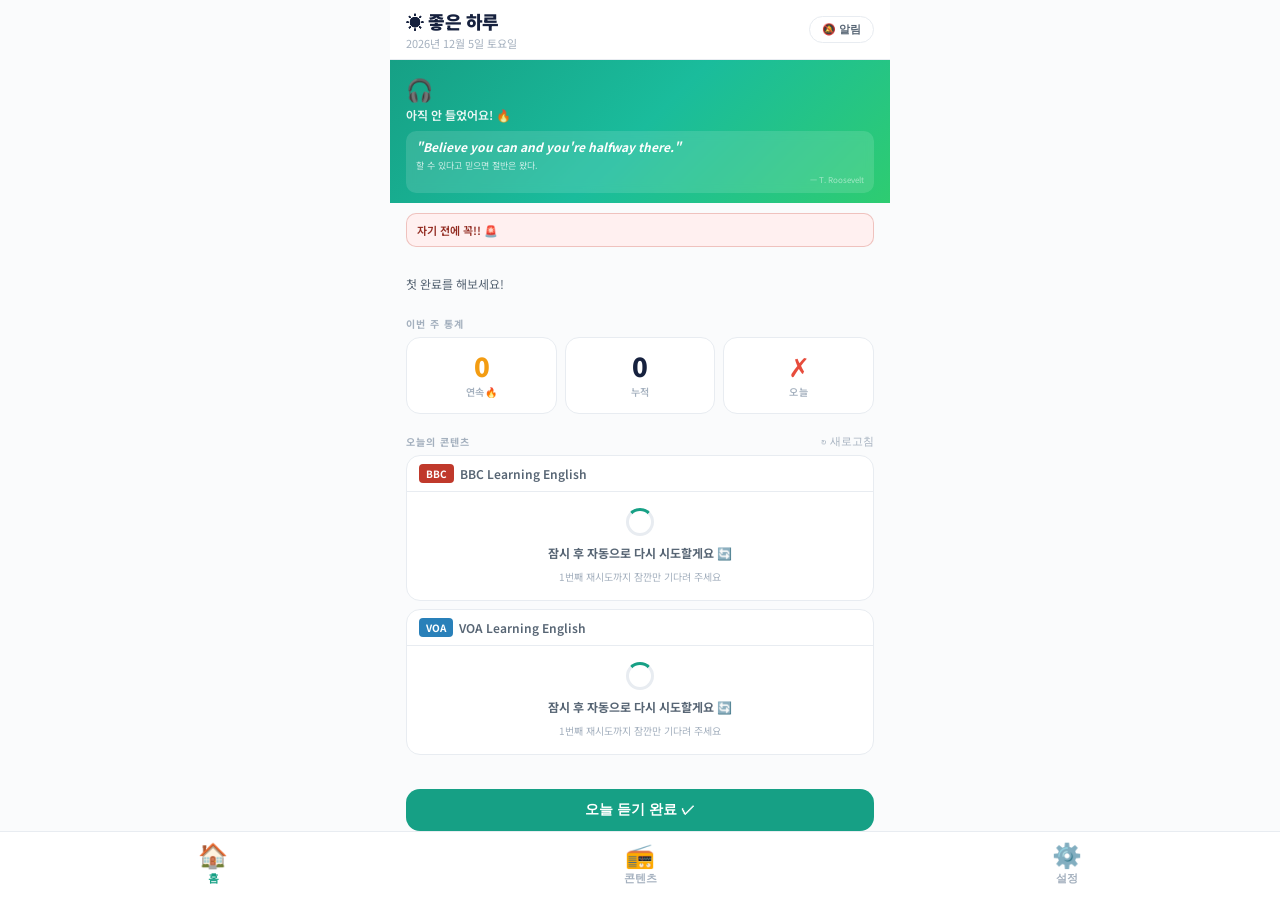
==== commit 980fa4f5: "Add files via upload" ====
--- a/index.html
+++ b/index.html
@@ -522,6 +522,9 @@
 function tFull(){var d=new Date(),dy=['일요일','월요일','화요일','수요일','목요일','금요일','토요일'];return d.getFullYear()+'년 '+(d.getMonth()+1)+'월 '+d.getDate()+'일 '+dy[d.getDay()];}
 function streak(){
   var n=0,d=new Date(),max=3000; // max: 무한루프 방지 (700일+ 연속 사용 지원)
+  // 오늘 아직 안 했으면 어제부터 카운트 (앱 열때 0 표시 방지)
+  var todayDs=d.getFullYear()+'-'+String(d.getMonth()+1).padStart(2,'0')+'-'+String(d.getDate()).padStart(2,'0');
+  if(!S.history[todayDs])d.setDate(d.getDate()-1);
   while(max-->0){
     var ds=d.getFullYear()+'-'+String(d.getMonth()+1).padStart(2,'0')+'-'+String(d.getDate()).padStart(2,'0');
     if(!S.history[ds])break;
@@ -634,10 +637,6 @@
 function fetchCh(ch,autoRetry){
   var retryRound=(autoRetry||0);
   var c=gCache(ch.id);if(c)return Promise.resolve({ch:ch,items:c});
-  // 이미 로딩 중이면 (재시도가 아닌 신규 호출) 중복 실행 차단
-  if(retryRound===0&&feedLoadState[ch.id]){
-    return new Promise(function(){});
-  }
   var feedUrl='https://www.youtube.com/feeds/videos.xml?channel_id='+ch.id;
   var enc=encodeURIComponent(feedUrl);
   var proxies=[
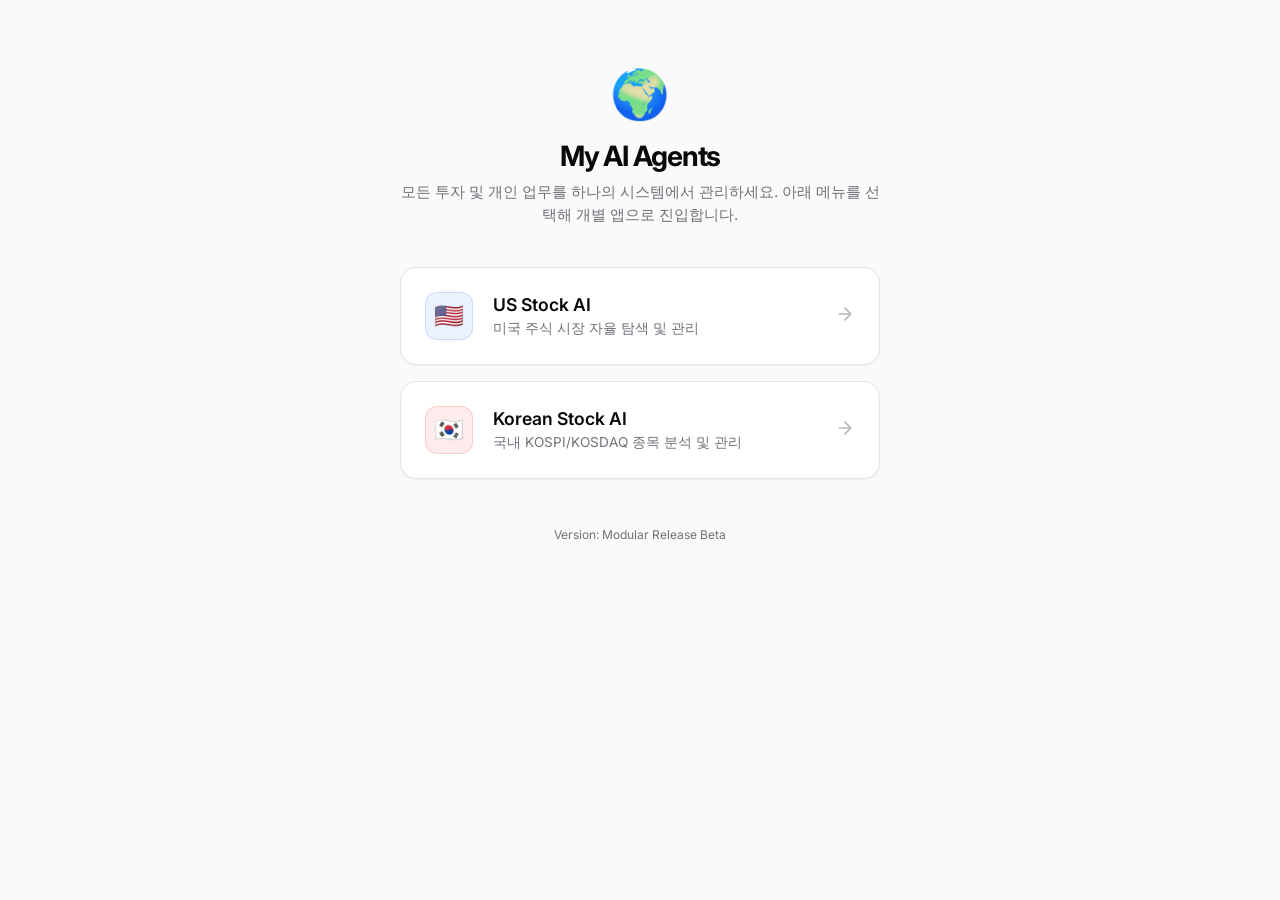
==== commit 2faf6592: "Add files via upload" ====
--- a/index.html
+++ b/index.html
@@ -1,1067 +1,204 @@
 <!DOCTYPE html>
 <html lang="ko">
 <head>
-<meta charset="UTF-8">
-<meta name="viewport" content="width=device-width, initial-scale=1, viewport-fit=cover, maximum-scale=1, user-scalable=no">
-<meta name="theme-color" content="#ffffff" media="(prefers-color-scheme: light)">
-<meta name="theme-color" content="#141422" media="(prefers-color-scheme: dark)">
-<meta name="apple-mobile-web-app-capable" content="yes">
-<meta name="apple-mobile-web-app-status-bar-style" content="black-translucent">
-<meta name="apple-mobile-web-app-title" content="좋은 하루">
-<link rel="manifest" href="manifest.json">
-<link rel="apple-touch-icon" href="icon-192.png">
-<link href="https://fonts.googleapis.com/css2?family=Noto+Sans+KR:wght@400;600;700;900&display=swap" rel="stylesheet">
-<title>좋은 하루</title>
-<style>
-*{box-sizing:border-box;margin:0;padding:0;-webkit-tap-highlight-color:transparent;-webkit-touch-callout:none}
-:root{
-  --pri:#16a085;--pri-l:#e8f8f5;--pri-b:#16a08530;
-  --acc:#e74c3c;--warm:#f39c12;--bbc:#c0392b;--voa:#2980b9;
-  --bg:#fafbfc;--sf:#fff;--sf2:#f0f2f5;
-  --tx:#16213e;--tx2:#576574;--tx3:#a4b0be;
-  --bd:#e8ecf1;--rad:14px;--rad-s:10px;
-  --font:'Noto Sans KR',system-ui,-apple-system,sans-serif;
-}
-@media(prefers-color-scheme:dark){:root{
-  --bg:#0a0a14;--sf:#141422;--sf2:#1e1e32;--tx:#e8e8f0;--tx2:#9898b0;--tx3:#5a5a78;--bd:#2a2a40;--pri-l:#0d2a24;--pri-b:#16a08540;
-}}
-html{height:100%;height:-webkit-fill-available}
-body{height:100%;min-height:-webkit-fill-available;overflow:hidden;background:var(--bg);color:var(--tx);font-family:var(--font);overscroll-behavior:none;font-size:14px}
-#app{max-width:500px;margin:0 auto;height:100%;display:flex;flex-direction:column}
-/* ── Safe Area Header (Context7 pattern: separate safe-area from visual padding) ── */
-.hdr{
-  padding-top:env(safe-area-inset-top);
-  padding-left:16px;padding-right:16px;padding-bottom:0;
-  background:var(--sf);border-bottom:1px solid var(--bd);flex-shrink:0;z-index:10;
-}
-.hdr-top{display:flex;justify-content:space-between;align-items:center;padding-top:8px;padding-bottom:8px;}
-.hdr h1{font-size:18px;font-weight:900;letter-spacing:-0.5px}
-.hdr .sub{font-size:11px;color:var(--tx3);margin-top:1px}
-.nb{padding:5px 12px;border-radius:20px;border:1.5px solid var(--bd);background:transparent;color:var(--tx2);font-size:11px;font-weight:600;cursor:pointer;-webkit-appearance:none}
-.nb.on{background:var(--pri);color:#fff;border-color:var(--pri)}
-.scr{flex:1;overflow-y:auto;-webkit-overflow-scrolling:touch;padding-bottom:calc(env(safe-area-inset-bottom) + 72px)}
-/* Hero */
-.hero-pw{position:relative;overflow:hidden;background:#111}
-.hero-pw img{width:100%;max-height:220px;object-fit:cover;display:block}
-.hero{background:linear-gradient(135deg,#16a085,#1abc9c,#2ecc71);padding:12px 16px 10px;color:#fff}
-.hero-e{font-size:22px;margin-bottom:2px}
-.hero-t{font-size:12px;font-weight:600;opacity:.9}
-.qbox{margin-top:8px;background:rgba(255,255,255,.13);border-radius:var(--rad-s);padding:8px 10px;backdrop-filter:blur(4px);-webkit-backdrop-filter:blur(4px)}
-.qen{font-size:12px;font-weight:700;line-height:1.4;font-style:italic}
-.qko{font-size:9px;margin-top:3px;opacity:.75}
-.qby{font-size:8px;margin-top:2px;opacity:.5;text-align:right}
-.sec{padding:10px 16px}
-.slb{font-size:10px;font-weight:700;color:var(--tx3);letter-spacing:.1em;text-transform:uppercase;margin-bottom:6px;display:flex;justify-content:space-between;align-items:center}
-/* Nag */
-.nag{border-radius:var(--rad-s);padding:8px 10px;font-size:11px;font-weight:600;margin-bottom:4px}
-.nag.l1{background:#fef9f0;color:#d35400;border:1px solid #e67e2230}
-.nag.l2{background:#fff5f0;color:#c0392b;border:1px solid #e74c3c30}
-.nag.l3{background:#fff0f0;color:#922b21;border:1px solid #c0392b40;animation:shk .6s}
-@media(prefers-color-scheme:dark){.nag.l1{background:#2a1f0a;color:#f0a050}.nag.l2{background:#2a0f0f;color:#f08080}.nag.l3{background:#2a0808;color:#f06060}}
-@keyframes shk{0%,100%{transform:translateX(0)}25%{transform:translateX(-4px)}75%{transform:translateX(4px)}}
-@keyframes popin{0%{transform:scale(.85);opacity:0}60%{transform:scale(1.05)}100%{transform:scale(1);opacity:1}}
-/* Info */
-.ibox{background:var(--sf);border:1px solid var(--bd);border-radius:var(--rad);padding:8px 12px}
-.il{font-size:11px;color:var(--tx2);padding:2px 0;display:flex;justify-content:space-between}.il .v{font-weight:700;color:var(--tx)}
-/* Stats */
-.sg3{display:grid;grid-template-columns:repeat(3,1fr);gap:8px}
-.sc{background:var(--sf);border-radius:14px;padding:14px 8px;border:1px solid var(--bd);text-align:center;transition:transform .15s}
-.sc:active{transform:scale(.96)}
-.sc.dn{background:var(--pri-l);border-color:var(--pri-b)}
-.sc .n{font-size:26px;font-weight:900;line-height:1.1;letter-spacing:-1px}
-.sc .l{font-size:10px;color:var(--tx3);margin-top:4px;font-weight:600;letter-spacing:.04em}
-/* Video cards */
-.vc{background:var(--sf);border:1px solid var(--bd);border-radius:var(--rad);overflow:hidden;margin-bottom:8px}
-.vc-hd{display:flex;align-items:center;gap:6px;padding:8px 12px;border-bottom:1px solid var(--bd)}
-.vc-badge{font-size:10px;font-weight:700;color:#fff;padding:2px 7px;border-radius:4px}
-.vc-badge.bbc{background:var(--bbc)}.vc-badge.voa{background:var(--voa)}
-.vc-name{font-size:12px;font-weight:600;color:var(--tx2)}
-.vc-body{display:flex;gap:8px;padding:8px 10px;cursor:pointer;align-items:center}
-.vc-body:active{background:var(--sf2)}
-.vc-thumb{width:90px;height:52px;border-radius:5px;object-fit:cover;flex-shrink:0;background:var(--sf2)}
-.vc-info{flex:1;min-width:0}
-.vc-title{font-size:12px;font-weight:600;line-height:1.4;display:-webkit-box;-webkit-line-clamp:2;-webkit-box-orient:vertical;overflow:hidden}
-.vc-meta{font-size:10px;color:var(--tx3);margin-top:4px;display:flex;gap:6px;align-items:center;flex-wrap:wrap}
-.vc.listened .vc-title{color:var(--tx2)}
-.vc.listened{background:var(--pri-l)}
-.fi-new{font-size:9px;font-weight:700;color:#fff;background:var(--acc);padding:1px 5px;border-radius:3px}
-.fi-date{font-size:9px;font-weight:600;color:var(--tx2);background:var(--sf2);padding:1px 5px;border-radius:3px}
-.fi-old{font-size:9px;font-weight:600;color:var(--tx3);margin-left:4px}
-.fi-ok{font-size:9px;font-weight:700;color:var(--pri)}
-.fi-prev{font-size:9px;font-weight:600;color:var(--tx3)}
-.vc.prev-listened{background:var(--sf2)}
-.vc.prev-listened .vc-title{color:var(--tx3)}
-.ai-badge{font-size:8px;font-weight:700;color:#fff;background:linear-gradient(135deg,#8b5cf6,#6366f1);padding:1px 5px;border-radius:3px}
-.ai-spin{font-size:8px;font-weight:700;color:var(--warm);border:1px solid var(--warm);padding:1px 5px;border-radius:3px;animation:pulse 1.5s infinite}
-@keyframes pulse{0%,100%{opacity:1}50%{opacity:.3}}
-/* Progress bar + btn */
-.pbar{background:var(--sf);border:1px solid var(--bd);border-radius:var(--rad);padding:10px 12px;margin-bottom:6px}
-.pbar-top{display:flex;justify-content:space-between;align-items:center;margin-bottom:5px}
-.pbar-lbl{font-size:11px;font-weight:700}
-.pbar-cnt{font-size:12px;font-weight:900;color:var(--pri)}
-.pbar-bg{height:6px;background:var(--sf2);border-radius:4px;overflow:hidden}
-.pbar-fill{height:100%;background:var(--pri);border-radius:4px;transition:width .4s}
-.pbar-hint{font-size:9px;color:var(--tx3);margin-top:4px;text-align:center}
-.bdone{background:var(--pri-l);border:1px solid var(--pri-b);border-radius:var(--rad);padding:14px 14px;text-align:center}
-.bdone.anim{animation:popin .5s forwards}
-.bdone .how{font-size:10px;color:var(--tx2);margin-top:4px}
-.bdone .mins{font-size:12px;color:var(--pri);font-weight:700;margin-top:4px}
-.btn-man{width:100%;padding:12px;background:var(--pri);color:#fff;border:none;border-radius:var(--rad);font-size:14px;font-weight:700;cursor:pointer;-webkit-appearance:none;margin-top:6px}
-.btn-man:active{opacity:.7}
-/* Content tab */
-.vtb{display:flex;gap:3px;margin-bottom:14px;background:var(--sf2);padding:3px;border-radius:var(--rad-s)}
-.vtb button{flex:1;padding:8px 2px;border:none;border-radius:7px;font-size:11px;font-weight:700;cursor:pointer;background:transparent;color:var(--tx2);-webkit-appearance:none;white-space:nowrap;transition:all .2s}
-.vtb button.on{background:var(--pri);color:#fff;box-shadow:0 2px 8px rgba(22,160,133,.3)}
-/* Channel Cards */
-.ch-card{border-radius:16px;overflow:hidden;margin-bottom:12px;box-shadow:0 4px 20px rgba(0,0,0,.08)}
-.ch-card.bbc{background:linear-gradient(135deg,#c0392b 0%,#e74c3c 100%)}
-.ch-card.voa{background:linear-gradient(135deg,#1a5276 0%,#2980b9 100%)}
-@media(prefers-color-scheme:dark){
-  .ch-card.bbc{background:linear-gradient(135deg,#7b1a1a 0%,#c0392b 100%)}
-  .ch-card.voa{background:linear-gradient(135deg,#0d2b3e 0%,#1a5276 100%)}
-}
-.ch-inner{padding:20px}
-.ch-brand{display:flex;align-items:center;gap:10px;margin-bottom:12px}
-.ch-logo{font-size:11px;font-weight:900;color:#fff;background:rgba(255,255,255,.25);padding:4px 10px;border-radius:6px;letter-spacing:.05em}
-.ch-name{font-size:13px;font-weight:700;color:rgba(255,255,255,.9)}
-.ch-desc{font-size:12px;color:rgba(255,255,255,.8);line-height:1.6;margin-bottom:16px}
-.ch-btn{display:block;width:100%;padding:12px;background:#fff;border:none;border-radius:10px;font-size:13px;font-weight:800;cursor:pointer;text-align:center;text-decoration:none;-webkit-appearance:none;transition:transform .15s,opacity .15s;letter-spacing:-.2px}
-.ch-btn.bbc{color:var(--bbc)}
-.ch-btn.voa{color:var(--voa)}
-.ch-btn:active{transform:scale(.97);opacity:.85}
-/* Watch History */
-.hist-hdr{display:flex;justify-content:space-between;align-items:center;margin:16px 0 10px}
-.hist-ttl{font-size:10px;font-weight:700;color:var(--tx3);letter-spacing:.1em;text-transform:uppercase}
-.hist-clear{font-size:10px;color:var(--acc);font-weight:600;background:none;border:none;cursor:pointer;padding:0;-webkit-appearance:none}
-.hist-empty{text-align:center;padding:24px 16px;color:var(--tx3);font-size:12px;line-height:1.7}
-.hi{display:flex;gap:10px;padding:9px 0;border-bottom:1px solid var(--bd);cursor:pointer;align-items:center}
-.hi:last-child{border-bottom:none}
-.hi:active{opacity:.7}
-.hi-thumb{width:80px;height:45px;border-radius:6px;object-fit:cover;flex-shrink:0;background:var(--sf2)}
-.hi-info{flex:1;min-width:0}
-.hi-title{font-size:12px;font-weight:600;line-height:1.4;display:-webkit-box;-webkit-line-clamp:2;-webkit-box-orient:vertical;overflow:hidden;color:var(--tx)}
-.hi-meta{display:flex;gap:5px;align-items:center;margin-top:4px;flex-wrap:wrap}
-.hi-date{font-size:9px;color:var(--tx3)}
-.hi-badge{font-size:9px;font-weight:700;color:#fff;padding:1px 6px;border-radius:3px}
-.hi-badge.bbc{background:var(--bbc)}.hi-badge.voa{background:var(--voa)}
-/* Vocab */
-.vadd{width:100%;padding:11px;background:var(--sf);border:2px dashed var(--bd);border-radius:var(--rad-s);color:var(--tx3);font-size:12px;font-weight:700;cursor:pointer;margin-bottom:10px;-webkit-appearance:none}
-.vadd:active{background:var(--sf2)}
-.vfl{display:flex;gap:4px;margin-bottom:10px;flex-wrap:wrap}
-.vfb{padding:4px 10px;border:1px solid var(--bd);border-radius:12px;background:transparent;font-size:10px;font-weight:700;color:var(--tx2);cursor:pointer;-webkit-appearance:none}
-.vfb.on{background:var(--pri);color:#fff;border-color:var(--pri)}
-.vgh{font-size:11px;font-weight:700;color:var(--pri);margin-bottom:6px;display:flex;justify-content:space-between}.vgh .cnt{font-weight:400;color:var(--tx3);font-size:10px}
-.vcd{background:var(--sf);border:1px solid var(--bd);border-radius:var(--rad-s);padding:10px 12px;margin-bottom:6px;position:relative}
-.vcd .ven{font-size:13px;font-weight:700;line-height:1.4}.vcd .vko{font-size:11px;color:var(--tx2);margin-top:3px;line-height:1.3}
-.vcd .vdt{font-size:9px;color:var(--tx3);margin-top:4px}
-.vcd .va{position:absolute;top:8px;right:8px;display:flex;gap:2px}
-.vcd .va button{background:none;border:none;font-size:13px;cursor:pointer;padding:1px 3px;color:var(--tx3);-webkit-appearance:none}
-.vempty{text-align:center;padding:30px 20px;color:var(--tx3);font-size:12px;line-height:1.7}
-/* Flashcard */
-.fcw{text-align:center;padding:16px 0}
-.fcc{background:var(--sf);border:1px solid var(--bd);border-radius:var(--rad);padding:28px 18px;min-height:160px;display:flex;flex-direction:column;align-items:center;justify-content:center;cursor:pointer;margin-bottom:14px}
-.fcc:active{transform:scale(.97)}
-.fcen{font-size:18px;font-weight:900}.fcko{font-size:13px;color:var(--tx2);margin-top:10px;opacity:0;transition:opacity .3s}.fcko.sh{opacity:1}
-.fch{font-size:10px;color:var(--tx3);margin-top:6px}.fccat{font-size:9px;font-weight:700;color:var(--pri);margin-bottom:6px}
-.fcnav{display:flex;gap:10px;justify-content:center}
-.fcnav button{padding:9px 22px;border-radius:18px;border:1px solid var(--bd);background:var(--sf);font-size:12px;font-weight:700;cursor:pointer;color:var(--tx);-webkit-appearance:none}
-.fcnav button.pr{background:var(--pri);color:#fff;border-color:var(--pri)}
-.fccnt{font-size:11px;color:var(--tx3);margin-bottom:10px}
-/* Settings */
-.sg{margin-bottom:14px}.sgt{font-size:10px;font-weight:700;color:var(--tx3);letter-spacing:.08em;text-transform:uppercase;margin-bottom:6px}
-.sr{display:flex;justify-content:space-between;align-items:center;background:var(--sf);border-radius:var(--rad-s);padding:12px 14px;border:1px solid var(--bd);margin-bottom:6px}
-.sr p{font-size:12px;font-weight:600}.sr small{font-size:11px;color:var(--tx2);display:block;margin-top:1px}
-.sctrl{display:flex;gap:5px;align-items:center;flex-shrink:0}
-.tbtn{padding:7px 14px;border:none;border-radius:18px;font-size:12px;font-weight:700;cursor:pointer;-webkit-appearance:none}
-.tbtn.on{background:var(--acc);color:#fff}.tbtn.off{background:var(--pri);color:#fff}
-.gbtn{padding:5px 12px;border:1.5px solid var(--bd);border-radius:14px;background:transparent;color:var(--tx2);font-size:12px;font-weight:700;cursor:pointer;-webkit-appearance:none}
-.gbtn.on{background:var(--pri);color:#fff;border-color:var(--pri)}
-.tinp{padding:5px 8px;border:1.5px solid var(--bd);border-radius:7px;font-size:13px;background:var(--sf);color:var(--tx);-webkit-appearance:none;text-align:center;width:80px}
-.minp{padding:5px 8px;border:1.5px solid var(--bd);border-radius:7px;font-size:13px;background:var(--sf);color:var(--tx);-webkit-appearance:none;text-align:center;width:60px}
-.sb{padding:8px 16px;border-radius:var(--rad-s);font-size:12px;font-weight:700;cursor:pointer;border:1px solid var(--bd);background:var(--sf);color:var(--tx);-webkit-appearance:none;margin-right:6px;margin-bottom:6px}
-.sb:active{opacity:.7}.sb.dng{border-color:var(--acc);color:var(--acc)}.sb.pr{background:var(--pri);color:#fff;border-color:var(--pri)}
-/* Calendar */
-.cnv{display:flex;justify-content:space-between;align-items:center;margin-bottom:8px}
-.cnv button{background:none;border:none;font-size:16px;cursor:pointer;padding:4px 10px;color:var(--tx);-webkit-appearance:none}
-.cmn{font-size:13px;font-weight:700}
-.cgr{display:grid;grid-template-columns:repeat(7,1fr);gap:2px;text-align:center}
-.cgh{font-size:9px;color:var(--tx3);padding:3px 0;font-weight:700}
-.cgd{aspect-ratio:1;display:flex;align-items:center;justify-content:center;font-size:11px;border-radius:5px;color:var(--tx3)}
-.cgd.cm{color:var(--tx)}.cgd.dd{background:var(--pri);color:#fff;font-weight:700}.cgd.td{border:2px solid var(--pri);font-weight:700}
-.cst{margin-top:8px;font-size:11px;color:var(--tx2)}.cst b{color:var(--tx)}
-/* Modal */
-.mo{position:fixed;top:0;left:0;right:0;bottom:0;background:rgba(0,0,0,.5);z-index:200;display:flex;align-items:flex-end;justify-content:center}
-.mob{background:var(--bg);border-radius:14px 14px 0 0;width:100%;max-width:500px;padding:18px 18px 18px;padding-bottom:calc(env(safe-area-inset-bottom) + 18px);max-height:85vh;overflow-y:auto}
-.mot{font-size:15px;font-weight:900;margin-bottom:14px;display:flex;justify-content:space-between;align-items:center}
-.mot button{background:none;border:none;font-size:20px;cursor:pointer;color:var(--tx3);-webkit-appearance:none}
-.mf{margin-bottom:12px}.mf label{font-size:11px;font-weight:700;color:var(--tx2);display:block;margin-bottom:4px}
-.mf input,.mf textarea{width:100%;padding:9px 11px;border:1.5px solid var(--bd);border-radius:var(--rad-s);font-size:13px;background:var(--sf);color:var(--tx);font-family:var(--font);-webkit-appearance:none}
-.mf textarea{min-height:50px;resize:vertical}
-.mcts{display:flex;gap:5px;flex-wrap:wrap}
-.mcts button{padding:5px 12px;border:1.5px solid var(--bd);border-radius:14px;background:transparent;font-size:11px;font-weight:700;color:var(--tx2);cursor:pointer;-webkit-appearance:none}
-.mcts button.on{background:var(--pri);color:#fff;border-color:var(--pri)}
-.msv{width:100%;padding:12px;background:var(--pri);color:#fff;border:none;border-radius:var(--rad);font-size:14px;font-weight:700;cursor:pointer;margin-top:4px;-webkit-appearance:none}
-.msv:active{opacity:.7}
-/* Return prompt bottom sheet */
-.rp-overlay{position:fixed;top:0;left:0;right:0;bottom:0;background:rgba(0,0,0,.45);z-index:150;display:flex;align-items:flex-end;justify-content:center;animation:fdin .25s ease}
-@keyframes fdin{from{opacity:0}to{opacity:1}}
-.rp-sheet{background:var(--bg);border-radius:18px 18px 0 0;width:100%;max-width:500px;padding:18px 18px calc(env(safe-area-inset-bottom)+18px);animation:sup .3s cubic-bezier(.32,1,.56,1)}
-@keyframes sup{from{transform:translateY(100%)}to{transform:translateY(0)}}
-.rp-handle{width:36px;height:4px;background:var(--bd);border-radius:2px;margin:0 auto 14px}
-.rp-title{font-size:14px;font-weight:900;margin-bottom:4px}
-.rp-sub{font-size:11px;color:var(--tx3);margin-bottom:14px}
-.rp-item{display:flex;gap:10px;align-items:center;padding:9px 10px;border-radius:10px;cursor:pointer;margin-bottom:4px;border:1.5px solid var(--bd);background:var(--sf);transition:border-color .15s}
-.rp-item:active{background:var(--sf2)}
-.rp-item.sel{border-color:var(--pri);background:var(--pri-l)}
-.rp-thumb{width:72px;height:40px;border-radius:5px;object-fit:cover;flex-shrink:0;background:var(--sf2)}
-.rp-info{flex:1;min-width:0}
-.rp-ititle{font-size:11px;font-weight:600;line-height:1.4;display:-webkit-box;-webkit-line-clamp:2;-webkit-box-orient:vertical;overflow:hidden}
-.rp-imeta{font-size:9px;color:var(--tx3);margin-top:2px}
-.rp-actions{display:flex;gap:8px;margin-top:12px}
-.rp-btn{flex:1;padding:11px;border-radius:10px;font-size:12px;font-weight:700;border:none;cursor:pointer;-webkit-appearance:none}
-.rp-btn.pri{background:var(--pri);color:#fff}
-.rp-btn.sec{background:var(--sf2);color:var(--tx2)}
-/* Feed loading card */
-.feed-loading-inner{padding:16px 14px;display:flex;flex-direction:column;align-items:center;gap:8px;text-align:center}
-.feed-spin{width:28px;height:28px;border:3px solid var(--bd);border-top-color:var(--pri);border-radius:50%;animation:spin .8s linear infinite;flex-shrink:0}
-@keyframes spin{to{transform:rotate(360deg)}}
-.feed-loading-txt{font-size:12px;font-weight:700;color:var(--tx2)}
-.feed-loading-sub{font-size:10px;color:var(--tx3)}
-/* Toast */
-.toast{position:fixed;top:calc(env(safe-area-inset-top) + 56px);left:50%;transform:translateX(-50%);background:var(--sf);border:1px solid var(--pri);border-radius:18px;padding:8px 18px;font-size:12px;font-weight:700;color:var(--pri);box-shadow:0 4px 20px rgba(0,0,0,.15);z-index:300;white-space:nowrap;animation:ti .3s ease,to .3s ease 2.7s forwards}
-.toast.err{border-color:var(--acc);color:var(--acc)}.toast.inf{border-color:var(--warm);color:var(--warm)}
-@keyframes ti{from{opacity:0;transform:translateX(-50%) translateY(-8px)}to{opacity:1;transform:translateX(-50%)}}
-@keyframes to{from{opacity:1}to{opacity:0}}
-/* ── Bottom Nav Safe Area (Context7 pattern) ── */
-.bnav{position:fixed;bottom:0;left:0;right:0;background:var(--sf);border-top:1px solid var(--bd);display:flex;padding:0;padding-bottom:env(safe-area-inset-bottom);z-index:100}
-.nbtn{flex:1;padding:12px 0 14px;border:none;background:transparent;cursor:pointer;display:flex;flex-direction:column;align-items:center;gap:3px;color:var(--tx3);font-size:11px;font-weight:600;-webkit-appearance:none}
-.nbtn.on{color:var(--pri)}.ni{font-size:24px;line-height:1}
-.pg{display:none}.pg.on{display:block}
-button,a{cursor:pointer}a{text-decoration:none}
-</style>
+  <meta charset="UTF-8">
+  <meta name="viewport" content="width=device-width, initial-scale=1, viewport-fit=cover">
+  <meta name="apple-mobile-web-app-capable" content="yes">
+  <meta name="apple-mobile-web-app-status-bar-style" content="default">
+  <meta name="theme-color" content="#ffffff" media="(prefers-color-scheme: light)">
+  <meta name="theme-color" content="#0f172a" media="(prefers-color-scheme: dark)">
+  <title>Stock Agents Portal</title>
+  <link href="https://fonts.googleapis.com/css2?family=Inter:wght@400;500;600;700&display=swap" rel="stylesheet">
+  <style>
+    :root {
+      --bg: #ffffff;
+      --bg-sub: #fafafa;
+      --text: #09090b;
+      --text-sub: #71717a;
+      --border: #e4e4e7;
+      --accent: #18181b;
+      --accent-hover: #27272a;
+      --card-bg: #ffffff;
+      --shadow-sm: 0 1px 2px 0 rgb(0 0 0 / 0.05);
+      --shadow-md: 0 4px 6px -1px rgb(0 0 0 / 0.1), 0 2px 4px -2px rgb(0 0 0 / 0.1);
+      --radius: 16px;
+    }
+    
+    @media (prefers-color-scheme: dark) {
+      :root {
+        --bg: #09090b;
+        --bg-sub: #18181b;
+        --text: #fafafa;
+        --text-sub: #a1a1aa;
+        --border: #27272a;
+        --accent: #fafafa;
+        --accent-hover: #f4f4f5;
+        --card-bg: #18181b;
+        --shadow-md: 0 4px 6px -1px rgb(0 0 0 / 0.3), 0 2px 4px -2px rgb(0 0 0 / 0.3);
+      }
+    }
+
+    * { box-sizing: border-box; margin: 0; padding: 0; }
+    
+    body {
+      font-family: 'Inter', -apple-system, BlinkMacSystemFont, sans-serif;
+      background-color: var(--bg-sub);
+      color: var(--text);
+      min-height: 100vh;
+      display: flex;
+      flex-direction: column;
+      align-items: center;
+      padding: 2rem 1rem;
+      -webkit-font-smoothing: antialiased;
+    }
+
+    .container {
+      max-width: 480px;
+      width: 100%;
+      margin-top: 2rem;
+    }
+
+    .header {
+      text-align: center;
+      margin-bottom: 2.5rem;
+    }
+
+    .header-icon {
+      font-size: 3rem;
+      margin-bottom: 1rem;
+      display: inline-block;
+      animation: float 3s ease-in-out infinite;
+    }
+
+    @keyframes float {
+      0% { transform: translateY(0px); }
+      50% { transform: translateY(-10px); }
+      100% { transform: translateY(0px); }
+    }
+
+    h1 {
+      font-size: 1.75rem;
+      font-weight: 700;
+      letter-spacing: -0.04em;
+      margin-bottom: 0.5rem;
+    }
+
+    p.subtitle {
+      color: var(--text-sub);
+      font-size: 0.95rem;
+      line-height: 1.5;
+    }
+
+    .card {
+      background: var(--card-bg);
+      border: 1px solid var(--border);
+      border-radius: var(--radius);
+      padding: 1.5rem;
+      margin-bottom: 1rem;
+      text-decoration: none;
+      color: inherit;
+      display: flex;
+      align-items: center;
+      gap: 1.25rem;
+      transition: all 0.2s cubic-bezier(0.4, 0, 0.2, 1);
+      box-shadow: var(--shadow-sm);
+    }
+
+    .card:hover, .card:active {
+      transform: translateY(-2px);
+      box-shadow: var(--shadow-md);
+      border-color: var(--text-sub);
+    }
+
+    .card-icon {
+      width: 48px;
+      height: 48px;
+      border-radius: 12px;
+      display: flex;
+      align-items: center;
+      justify-content: center;
+      font-size: 1.5rem;
+      flex-shrink: 0;
+      background: var(--bg-sub);
+      border: 1px solid var(--border);
+    }
+
+    .card-us .card-icon { background: rgba(59, 130, 246, 0.1); border-color: rgba(59, 130, 246, 0.2); color: #3b82f6; }
+    .card-kr .card-icon { background: rgba(239, 68, 68, 0.1); border-color: rgba(239, 68, 68, 0.2); color: #ef4444; }
+
+    .card-content { flex: 1; }
+
+    .card-title {
+      font-weight: 600;
+      font-size: 1.1rem;
+      margin-bottom: 0.25rem;
+      display: flex;
+      align-items: center;
+      gap: 0.5rem;
+    }
+
+    .card-desc {
+      font-size: 0.85rem;
+      color: var(--text-sub);
+      line-height: 1.4;
+    }
+
+    .card-arrow {
+      color: var(--text-sub);
+      opacity: 0.5;
+      transition: transform 0.2s;
+    }
+
+    .card:hover .card-arrow {
+      transform: translateX(4px);
+      opacity: 1;
+    }
+
+    .footer {
+      margin-top: 3rem;
+      text-align: center;
+      font-size: 0.75rem;
+      color: var(--text-sub);
+    }
+  </style>
 </head>
 <body>
-<div id="app">
-  <div class="hdr"><div class="hdr-top"><div><h1>☀️ 좋은 하루</h1><div class="sub" id="h-date"></div></div><button class="nb" id="notif-btn" onclick="toggleNotif()">🔕 알림</button></div></div>
-  <div class="scr" id="main-scr">
-    <!-- HOME -->
-    <div class="pg on" id="pg-home">
-      <div class="hero-pw" id="hero-pw" style="display:none"><img id="hero-img" alt=""></div>
-      <div class="hero"><div class="hero-e">🎧</div><div class="hero-t" id="hero-t"></div><div class="qbox" id="qbox"></div></div>
-      <div class="sec" id="nag-w"></div>
-      <div class="sec" id="prog-w"></div>
-      <div class="sec"><div class="slb">이번 주 통계</div><div class="sg3" id="sg3"></div></div>
-
-      <div class="sec"><div class="slb"><span>오늘의 콘텐츠</span><button style="background:none;border:none;font-size:11px;color:var(--tx3);cursor:pointer" onclick="loadFeeds(true)">↻ 새로고침</button></div><div id="fw"><div style="padding:12px;text-align:center;font-size:12px;color:var(--tx3)">불러오는 중...</div></div></div>
-      <div class="sec" id="aw"></div>
+
+  <div class="container">
+    <div class="header">
+      <div class="header-icon">🌍</div>
+      <h1>My AI Agents</h1>
+      <p class="subtitle">모든 투자 및 개인 업무를 하나의 시스템에서 관리하세요. 아래 메뉴를 선택해 개별 앱으로 진입합니다.</p>
     </div>
-    <!-- CONTENT -->
-    <div class="pg" id="pg-content"><div class="sec">
-      <div class="vtb"><button class="on" id="vt-bbc" onclick="setTab('bbc')">BBC</button><button id="vt-voa" onclick="setTab('voa')">VOA</button><button id="vt-vocab" onclick="setTab('vocab')">📝 단어장</button></div>
-      <div id="clist"></div>
-      <div id="varea" style="display:none"><button class="vadd" onclick="openVM()">+ 새 단어/표현 추가</button><div class="vfl" id="vfl"></div><div id="vlist"></div><div id="fcarea" style="display:none"></div></div>
-    </div></div>
-    <!-- SETTINGS -->
-    <div class="pg" id="pg-set"><div class="sec">
-      <div class="sg"><div class="sgt">🎯 목표</div>
-        <div class="sr"><div><p>주간 목표</p><small>일주일에 며칠?</small></div><div class="sctrl" id="gbtn-w"></div></div>
-        <div class="sr"><div><p>하루 학습 시간</p><small>목표 (분)</small></div><div class="sctrl"><input type="number" class="minp" id="minp" min="5" max="120" step="5" onchange="setDMin(this.value)"><span style="font-size:11px;color:var(--tx3)">분</span></div></div>
-      </div>
-      <div class="sg"><div class="sgt">🔔 알림</div>
-        <div class="sr"><div><p>반복 알림</p><small>미완료시 90분마다</small></div><button class="tbtn off" id="s-nb" onclick="toggleNotif()">켜기</button></div>
-        <div class="sr"><div><p>리마인더</p><small>매일 알림 시간</small></div><div class="sctrl"><input type="time" class="tinp" id="tinp" onchange="setRTime(this.value)"></div></div>
-      </div>
-      <div class="sg"><div class="sgt">🤖 AI 단어 자동추출</div>
-        <div class="sr" style="flex-wrap:wrap;gap:6px"><div style="flex:1;min-width:150px"><p>Anthropic API 키</p><small id="ak-st"></small></div><div class="sctrl"><button class="sb pr" id="ak-btn" onclick="toggleAK()">입력</button></div></div>
-        <div id="ak-w" style="display:none;margin-bottom:6px"><input type="password" id="ak-inp" placeholder="sk-ant-api03-..." style="width:100%;padding:8px 10px;border:1.5px solid var(--bd);border-radius:var(--rad-s);font-size:12px;background:var(--sf);color:var(--tx);font-family:monospace;-webkit-appearance:none"><div style="display:flex;gap:6px;margin-top:6px"><button class="sb pr" onclick="saveAK()">저장</button><button class="sb" onclick="toggleAK()">취소</button></div></div>
-      </div>
-      <div class="sg"><div class="sgt">🖼️ 홈 사진</div>
-        <div class="sr" style="flex-wrap:wrap;gap:6px"><div style="flex:1;min-width:150px"><p>가족사진 등</p></div><div class="sctrl" style="flex-wrap:wrap"><button class="sb pr" onclick="document.getElementById('ph-inp').click()">선택</button><button class="sb dng" id="ph-del" onclick="delPhoto()" style="display:none">삭제</button><input type="file" id="ph-inp" accept="image/*" style="display:none" onchange="upPhoto(this)"></div></div>
-        <div id="ph-pv" style="display:none"><img id="ph-pvimg" style="width:100%;max-height:140px;object-fit:cover;border-radius:var(--rad-s);border:1px solid var(--bd)"></div>
-      </div>
-      <div class="sg"><div class="sgt">📅 학습 기록</div>
-        <div class="ibox"><div class="cnv"><button onclick="calN(-1)">‹</button><span class="cmn" id="cal-m"></span><button onclick="calN(1)">›</button></div><div class="cgr" id="cal-g"></div><div class="cst" id="cal-s"></div></div>
-      </div>
-      <div class="sg"><div class="sgt">💾 데이터</div>
-        <div class="sr"><div><p>시작날짜 리셋</p><small id="sd-lbl"></small></div><button class="sb" onclick="rstStart()">리셋</button></div>
-        <div class="sr" style="flex-wrap:wrap;gap:6px"><div style="flex:1;min-width:150px"><p>백업 / 복원</p><small>기기 이전</small></div><div class="sctrl" style="flex-wrap:wrap"><button class="sb pr" onclick="expData()">내보내기</button><button class="sb" onclick="document.getElementById('imp').click()">가져오기</button><input type="file" id="imp" accept=".json" style="display:none" onchange="impData(this)"></div></div>
-        <div class="sr"><div><p style="color:var(--acc)">모든 기록 삭제</p></div><button class="sb dng" onclick="rstAll()">삭제</button></div>
-      </div>
-    </div></div>
+
+    <!-- US Agent Link -->
+    <a href="us-stock-agent/index.html" class="card card-us">
+      <div class="card-icon">🇺🇸</div>
+      <div class="card-content">
+        <div class="card-title">US Stock AI</div>
+        <div class="card-desc">미국 주식 시장 자율 탐색 및 관리</div>
+      </div>
+      <div class="card-arrow">
+        <svg width="20" height="20" viewBox="0 0 24 24" fill="none" stroke="currentColor" stroke-width="2" stroke-linecap="round" stroke-linejoin="round"><path d="M5 12h14M12 5l7 7-7 7"/></svg>
+      </div>
+    </a>
+
+    <!-- KR Agent Link -->
+    <a href="kr-stock-agent/index.html" class="card card-kr">
+      <div class="card-icon">🇰🇷</div>
+      <div class="card-content">
+        <div class="card-title">Korean Stock AI</div>
+        <div class="card-desc">국내 KOSPI/KOSDAQ 종목 분석 및 관리</div>
+      </div>
+      <div class="card-arrow">
+        <svg width="20" height="20" viewBox="0 0 24 24" fill="none" stroke="currentColor" stroke-width="2" stroke-linecap="round" stroke-linejoin="round"><path d="M5 12h14M12 5l7 7-7 7"/></svg>
+      </div>
+    </a>
+
+    <div class="footer">
+      Version: Modular Release Beta
+    </div>
   </div>
-</div>
-<nav class="bnav">
-  <button class="nbtn on" id="n-home" onclick="goPage('home')"><span class="ni">🏠</span>홈</button>
-  <button class="nbtn" id="n-content" onclick="goPage('content')"><span class="ni">📻</span>콘텐츠</button>
-  <button class="nbtn" id="n-set" onclick="goPage('set')"><span class="ni">⚙️</span>설정</button>
-</nav>
-<div class="mo" id="vm" style="display:none" onclick="if(event.target===this)closeVM()">
-  <div class="mob"><div class="mot"><span id="vm-title">단어 추가</span><button onclick="closeVM()">×</button></div>
-    <div class="mf"><label>영어</label><input id="vm-en" placeholder="Word or expression"></div>
-    <div class="mf"><label>한국어 뜻</label><textarea id="vm-ko" placeholder="뜻, 설명"></textarea></div>
-    <div class="mf"><label>분류</label><div class="mcts" id="vm-cats"></div></div>
-    <input type="hidden" id="vm-eid"><button class="msv" onclick="saveV()">저장</button>
-  </div>
-</div>
-<script>
-(function(){'use strict';
-var iOS=/iPad|iPhone|iPod/.test(navigator.userAgent);
-var standalone=navigator.standalone||matchMedia('(display-mode:standalone)').matches;
-function lG(k,f){try{var v=localStorage.getItem(k);return v?JSON.parse(v):f;}catch(e){return f;}}
-function lS(k,v){try{localStorage.setItem(k,JSON.stringify(v));}catch(e){}}
-// 로컬 날짜 (YYYY-MM-DD) — toISOString()은 UTC라 한국(UTC+9)에서 자정~9시 오차 발생
-function localDate(){var d=new Date();return d.getFullYear()+'-'+String(d.getMonth()+1).padStart(2,'0')+'-'+String(d.getDate()).padStart(2,'0');}
-var TD=localDate();
-
-// ── YouTube Channels ──
-var CHS=[
-  {id:'UCHaHD477h-FeBbVh9Sh7syA',name:'BBC Learning English',badge:'BBC',cls:'bbc'},
-  {id:'UCKyTokYo0nK2OA-az-sDijA',name:'VOA Learning English',badge:'VOA',cls:'voa'}
-];
-var CTL=3600000;
-
-// ── Quotes ──
-var QS=[
-  {e:"The secret of getting ahead is getting started.",k:"앞서가는 비결은 시작하는 것이다.",b:"Mark Twain"},
-  {e:"A different language is a different vision of life.",k:"다른 언어는 삶의 다른 시각이다.",b:"Fellini"},
-  {e:"One language sets you in a corridor. Two open every door.",k:"하나의 언어는 복도, 두 언어는 모든 문을 연다.",b:"Frank Smith"},
-  {e:"The limits of my language mean the limits of my world.",k:"언어의 한계가 세계의 한계다.",b:"Wittgenstein"},
-  {e:"It does not matter how slowly you go as long as you do not stop.",k:"멈추지만 않으면 느려도 괜찮다.",b:"Confucius"},
-  {e:"Small daily improvements lead to staggering results.",k:"매일의 작은 개선이 놀라운 결과를 만든다.",b:"Unknown"},
-  {e:"Every expert was once a beginner.",k:"모든 전문가도 한때는 초보자였다.",b:"Helen Hayes"},
-  {e:"Practice makes progress, not perfection.",k:"연습은 완벽이 아닌 발전을 만든다.",b:"Unknown"},
-  {e:"The journey of a thousand miles begins with a single step.",k:"천 리 길도 한 걸음부터.",b:"Lao Tzu"},
-  {e:"Believe you can and you're halfway there.",k:"할 수 있다고 믿으면 절반은 왔다.",b:"T. Roosevelt"},
-  {e:"Start where you are. Use what you have. Do what you can.",k:"지금 여기서, 가진 것으로, 할 수 있는 것을.",b:"Arthur Ashe"},
-  {e:"Mistakes are proof that you are trying.",k:"실수는 노력의 증거다.",b:"Unknown"},
-  {e:"Do something today your future self will thank you for.",k:"미래의 나에게 감사받을 일을 오늘 하라.",b:"Unknown"},
-  {e:"With languages, you are at home anywhere.",k:"언어를 알면 어디서든 편안하다.",b:"E. de Waal"},
-  {e:"Education is the most powerful weapon to change the world.",k:"교육은 세상을 바꾸는 가장 강력한 무기다.",b:"Mandela"},
-];
-function getQ(){var dy=Math.floor((new Date()-new Date(new Date().getFullYear(),0,0))/864e5);return QS[dy%QS.length];}
-
-// ── State ──
-var DF={history:{},notif:false,tab:'bbc',wGoal:7,rH:9,rM:0,dMin:30};
-var S=lG('eh_state',DF);
-['wGoal','rH','rM','dMin'].forEach(function(k){if(S[k]===undefined)S[k]=DF[k];});
-var lR=lG('eh_listened',{});
-// lR 컷오프: localDate 기준 (TD와 동일 기준으로 일관성 유지)
-var _c30=new Date(Date.now()-30*864e5);
-var cutoff=_c30.getFullYear()+'-'+String(_c30.getMonth()+1).padStart(2,'0')+'-'+String(_c30.getDate()).padStart(2,'0');
-Object.keys(lR).forEach(function(d){if(d<cutoff)delete lR[d];});
-var lT=new Set(lR[TD]||[]);
-var allEps=new Set(),lastFR=[];
-// 시청 기록: {url, title, thumb, ch, chName, watchedAt, videoDate}
-var watchHist=lG('eh_history',[]);
-var VCATS=['단어','관용구','표현','문법','기타'];
-var vocD=lG('eh_vocab',[]);
-var vFil=lG('eh_vfil','all');  // 마지막 필터 상태 저장
-// 저장된 필터가 유효하지 않으면(단어 없는 카테고리 등) 'all'로 복원
-if(vFil!=='all'&&VCATS.indexOf(vFil)<0){vFil='all';}
-var fcI=0,fcSh=false,fcL=[],isFC=false; // isFC: 플래시카드 모드 중 여부
-var azd=lG('eh_analyzed',{}),azing={};
-// azd 60일 컷오프 — URL을 키로 쓰므로 날짜 직접 비교 불가, 전체 크기로 제한
-// 분석된 URL이 2000개 초과 시 오래된 절반 제거 (앱 시작 시 1회)
-(function(){var keys=Object.keys(azd);if(keys.length>2000){keys.slice(0,keys.length-1000).forEach(function(k){delete azd[k]});lS('eh_analyzed',azd);}})();
-var AK='';try{AK=localStorage.getItem('eh_ak')||'';}catch(e){}
-var nagT=null,cY,cM;
-var aiPendingToast=null; // 복귀 시 보여줄 AI 결과 메시지
-// 오늘의 채널별 선택 영상 (날짜 바뀌면 자동 초기화)
-var todayPick=lG('eh_today_pick',{});
-if(todayPick.date!==TD){todayPick={date:TD};lS('eh_today_pick',todayPick);}
-(function(){var d=new Date();cY=d.getFullYear();cM=d.getMonth();})();
-
-// ── Time tracking ──
-var watchLog=lG('eh_watch',{});
-// watchLog 30일 컷오프 (lR과 동일)
-(function(){var _wc=new Date(Date.now()-30*864e5);
-var wCutStr=_wc.getFullYear()+'-'+String(_wc.getMonth()+1).padStart(2,'0')+'-'+String(_wc.getDate()).padStart(2,'0');
-Object.keys(watchLog).forEach(function(k){if(k<wCutStr)delete watchLog[k];});})();
-var leaveTs=0;
-// ── 날짜 롤오버 감지 ── PWA가 메모리에 살아있는 상태로 자정을 넘기면
-// TD가 어제 날짜로 굳어버리는 문제를 포그라운드 복귀 시 체크해서 해결
-function checkDateRollover(){
-  var newTD=localDate(); // 로컬 날짜 기준
-  if(newTD===TD)return false;
-  console.log('[Date] 날짜 변경 감지: '+TD+' → '+newTD);
-  TD=newTD;
-  // 달력 월/년도 갱신
-  var nd=new Date();cY=nd.getFullYear();cM=nd.getMonth();
-  // 오늘 시청 목록 초기화
-  lT=new Set(lR[TD]||[]);
-  // 오늘의 콘텐츠 선택 초기화 (새날 새 영상)
-  todayPick={date:TD};lS('eh_today_pick',todayPick);
-  // 피드 캐시 강제 만료 → 새 피드 로드
-  CHS.forEach(function(ch){try{localStorage.removeItem('fc_'+ch.id);}catch(e){}});
-  return true;
-}
-function onLeave(){leaveTs=Date.now();try{localStorage.setItem('eh_leave',leaveTs.toString());}catch(e){}}
-function onReturn(){
-  // 날짜가 바뀌었으면 상태 초기화 후 전체 리렌더 (이후 로직은 새 TD 기준)
-  var dateChanged=checkDateRollover();
-  if(dateChanged){render();loadFeeds();}
-  var ts=0;try{var s=localStorage.getItem('eh_leave');if(s)ts=parseInt(s);localStorage.removeItem('eh_leave');}catch(e){}
-  if(!ts&&leaveTs)ts=leaveTs;if(!ts)return;
-  var secs=Math.round((Date.now()-ts)/1000);
-  // 채널 페이지로 나간 경우 → 복귀 시 "뭘 봤나요?" 프롬프트
-  var ctx=null;try{var cs=localStorage.getItem('eh_leave_ctx');if(cs){ctx=JSON.parse(cs);localStorage.removeItem('eh_leave_ctx');}}catch(e){}
-  // ctx가 있을 때 = YouTube로 나간 경우만 학습 시간으로 카운트
-  // ctx가 없으면 홈버튼/잠금 등 단순 백그라운드 → 카운트 안 함
-  if(secs>5&&secs<14400&&ctx){
-    if(!watchLog[TD])watchLog[TD]=0;
-    watchLog[TD]+=secs;lS('eh_watch',watchLog);
-    if(!dateChanged)render();
-    if(ctx.type==='ch'){
-      setTimeout(function(){showReturnPrompt(ctx.ch,secs);},400);
-    } else {
-      var m=Math.floor(secs/60),s2=secs%60;
-      showToast('⏱ 시청 '+m+'분 '+s2+'초 기록됨');
-    }
-  }
-  leaveTs=0;
-  // 복귀 시 pending AI 토스트 표시
-  if(aiPendingToast){var msg=aiPendingToast;aiPendingToast=null;setTimeout(function(){showToast(msg,msg.includes('실패')?'err':'');},500);}
-}
-document.addEventListener('visibilitychange',function(){document.hidden?onLeave():onReturn();});
-window.addEventListener('pagehide',onLeave);
-window.addEventListener('pageshow',function(e){if(e.persisted)onReturn();});
-// focus 이벤트 제거 — iOS PWA에서 탭마다 발화해 불필요한 onReturn 유발
-window.addEventListener('DOMContentLoaded',function(){if(localStorage.getItem('eh_leave'))onReturn();});
-
-// ── Return Prompt (유튜브 채널에서 돌아왔을 때) ──
-var rpSel=null;
-function showReturnPrompt(chCls,secs){
-  if(document.getElementById('rp-overlay'))return;
-  // 해당 채널의 미시청 영상 최대 5개
-  var chResult=lastFR.find(function(r){return r.ch&&r.ch.cls===chCls;});
-  var items=chResult?chResult.items||[]:[];
-  var candidates=items.filter(function(v){return!wasEverWatched(v.url);}).slice(0,5);
-  // 미시청이 없으면 최신 5개
-  if(!candidates.length)candidates=items.slice(0,5);
-  if(!candidates.length){
-    // 피드 없으면 그냥 시간만 알림
-    var m2=Math.floor(secs/60),s3=secs%60;
-    showToast('⏱ 시청 '+m2+'분 '+s3+'초 기록됨');
-    return;
-  }
-  rpSel=null;
-  var chLabel=chCls.toUpperCase();
-  var m=Math.floor(secs/60),s2=secs%60;
-  var el=document.createElement('div');
-  el.id='rp-overlay';el.className='rp-overlay';
-  el.innerHTML='<div class="rp-sheet">'+
-    '<div class="rp-handle"></div>'+
-    '<div class="rp-title">어떤 영상을 봤나요?</div>'+
-    '<div class="rp-sub">'+chLabel+' • '+m+'분 '+s2+'초 시청 — 기록할 영상을 선택하세요</div>'+
-    candidates.map(function(v,i){
-      return'<div class="rp-item" id="rpi-'+i+'" onclick="rpToggle('+i+',this)">'+
-        '<img class="rp-thumb" src="'+v.thumb+'" loading="lazy" alt="">'+
-        '<div class="rp-info">'+
-          '<div class="rp-ititle">'+esc(v.title)+'</div>'+
-          '<div class="rp-imeta">'+(v.date?v.date.slice(5).replace('-','/'):'')+'</div>'+
-        '</div>'+
-      '</div>';
-    }).join('')+
-    '<div class="rp-actions">'+
-      '<button class="rp-btn sec" onclick="rpClose()">건너뛰기</button>'+
-      '<button class="rp-btn pri" onclick="rpSave(\''+chCls+'\')">기록 저장</button>'+
-    '</div>'+
-  '</div>';
-  // 선택 데이터 저장용
-  el._candidates=candidates;
-  document.body.appendChild(el);
-  el.addEventListener('click',function(e){if(e.target===el)rpClose();});
-}
-window.showReturnPrompt=showReturnPrompt;
-
-function rpToggle(i,el){
-  document.querySelectorAll('.rp-item').forEach(function(b){b.classList.remove('sel');});
-  if(rpSel===i){rpSel=null;}else{el.classList.add('sel');rpSel=i;}
-}
-window.rpToggle=rpToggle;
-
-function rpClose(){var o=document.getElementById('rp-overlay');if(o)o.remove();rpSel=null;}
-window.rpClose=rpClose;
-
-function rpSave(chCls){
-  var o=document.getElementById('rp-overlay');
-  if(!o||rpSel===null){rpClose();return;}
-  var v=o._candidates[rpSel];if(!v){rpClose();return;}
-  // onEpTap처럼 저장 (URL 열지 않고 기록만)
-  var chResult=lastFR.find(function(r){return r.ch&&r.ch.cls===chCls;});
-  var chName=chResult?chResult.ch.name:chCls.toUpperCase();
-  var entry={url:v.url,title:v.title,thumb:v.thumb,ch:chCls,chName:chName,watchedAt:TD,videoDate:v.date||''};
-  watchHist=watchHist.filter(function(h){return h.url!==v.url;});
-  watchHist.unshift(entry);
-  if(watchHist.length>500)watchHist=watchHist.slice(0,500);
-  lS('eh_history',watchHist);
-  if(!lT.has(v.url)){lT.add(v.url);svL();}
-  rpClose();
-  showToast('📺 시청 기록 저장됨');
-  analyzeEp(v.url);
-  renderFR(lastFR);
-}
-window.rpSave=rpSave;
-function sv(){lS('eh_state',S);}
-function svL(){lR[TD]=Array.from(lT);lS('eh_listened',lR);}
-function svV(){lS('eh_vocab',vocD);}
-function esc(s){return s.replace(/&/g,'&amp;').replace(/</g,'&lt;').replace(/>/g,'&gt;').replace(/"/g,'&quot;');}
-function openUrl(u,ctx){
-  onLeave();
-  // ctx: {type:'ep',url,title,thumb,ch,chName,videoDate} 또는 {type:'ch',ch}
-  if(ctx)try{localStorage.setItem('eh_leave_ctx',JSON.stringify(ctx));}catch(e){}
-  // iOS PWA: 매번 고유한 탭 이름을 사용해 기존 YouTube 탭 재사용 방지
-  if(standalone&&iOS){var a=document.createElement('a');a.href=u;a.target='yt_'+Date.now();a.rel='noopener noreferrer';document.body.appendChild(a);a.click();setTimeout(function(){document.body.removeChild(a);},100);}
-  else window.open(u,'yt_'+Date.now(),'noopener,noreferrer');
-}
-window.openUrl=openUrl;
-function showToast(m,t){var o=document.querySelector('.toast');if(o)o.remove();var e=document.createElement('div');e.className='toast'+(t?' '+t:'');e.textContent=m;document.body.appendChild(e);setTimeout(function(){e.remove();},3200);}
-
-// ── Date helpers ──
-function fKo(ds){var d=new Date(ds+'T12:00:00');return d.getFullYear()+'년 '+(d.getMonth()+1)+'월 '+d.getDate()+'일';}
-function tFull(){var d=new Date(),dy=['일요일','월요일','화요일','수요일','목요일','금요일','토요일'];return d.getFullYear()+'년 '+(d.getMonth()+1)+'월 '+d.getDate()+'일 '+dy[d.getDay()];}
-function streak(){
-  var n=0,d=new Date(),max=3000; // max: 무한루프 방지 (700일+ 연속 사용 지원)
-  // 오늘 아직 안 했으면 어제부터 카운트 (앱 열때 0 표시 방지)
-  var todayDs=d.getFullYear()+'-'+String(d.getMonth()+1).padStart(2,'0')+'-'+String(d.getDate()).padStart(2,'0');
-  if(!S.history[todayDs])d.setDate(d.getDate()-1);
-  while(max-->0){
-    var ds=d.getFullYear()+'-'+String(d.getMonth()+1).padStart(2,'0')+'-'+String(d.getDate()).padStart(2,'0');
-    if(!S.history[ds])break;
-    n++;d.setDate(d.getDate()-1);
-  }
-  return n;
-}
-function fDay(){var k=Object.keys(S.history).filter(function(k){return S.history[k];}).sort();return k[0]||null;}
-function tDone(){return Object.values(S.history).filter(Boolean).length;}
-function dBtw(a,b){return Math.round((new Date(b+'T12:00:00')-new Date(a+'T12:00:00'))/864e5);}
-function nLvl(){if(S.history[TD])return 0;var h=new Date().getHours();return h<10?0:h<15?1:h<20?2:3;}
-function isTD(ds){return ds&&ds.slice(0,10)===TD;}
-
-// ── Nagging ──
-var nMsgs=['영어 듣기 아직 안 했어요! 🎧','5분만 투자하세요!','아직이에요 😤','자기 전에 꼭!! 🚨'];
-function startNag(){clearInterval(nagT);if(!S.notif)return;nagT=setInterval(function(){if(S.history[TD])return;var m=nMsgs[Math.floor(Math.random()*nMsgs.length)];try{if('serviceWorker'in navigator&&navigator.serviceWorker.controller)navigator.serviceWorker.controller.postMessage({type:'NAG',msg:m});else if(typeof Notification!=='undefined'&&Notification.permission==='granted')new Notification('📢',{body:m,icon:'./icon.svg'});}catch(e){}},54e5);}
-function toggleNotif(){try{if(S.notif){S.notif=false;clearInterval(nagT);sv();render();rSet();return;}if(typeof Notification==='undefined'){alert('알림 미지원');return;}Notification.requestPermission().then(function(p){if(p==='granted'){S.notif=true;sv();startNag();render();rSet();}else alert('권한 거부');});}catch(e){if(S.notif){S.notif=false;clearInterval(nagT);sv();render();rSet();}}}
-window.toggleNotif=toggleNotif;
-
-// ── Actions ──
-function markDone(){S.history[TD]=true;sv();try{if(navigator.vibrate)navigator.vibrate([50,30,50]);}catch(e){}render();}
-window.markDone=markDone;
-function setTab(t){S.tab=t;sv();rContent();}window.setTab=setTab;
-function setWG(n){S.wGoal=n;sv();rSet();}window.setWG=setWG;
-function setDMin(v){var n=parseInt(v)||30;S.dMin=Math.max(5,Math.min(120,n));sv();document.getElementById('minp').value=S.dMin;}window.setDMin=setDMin;
-function setRTime(v){if(!v)return;var p=v.split(':');S.rH=parseInt(p[0])||9;S.rM=parseInt(p[1])||0;sv();}window.setRTime=setRTime;
-function goPage(p){document.querySelectorAll('.pg').forEach(function(e){e.classList.remove('on');});document.getElementById('pg-'+p).classList.add('on');document.querySelectorAll('.nbtn').forEach(function(e){e.classList.remove('on');});document.getElementById('n-'+p).classList.add('on');document.getElementById('main-scr').scrollTop=0;if(p==='set'){rSet();rCal();}if(p==='content')rContent();}
-window.goPage=goPage;
-function rstAll(){if(confirm('모든 기록 삭제?')){S.history={};lT=new Set();lR={};allEps=new Set();azd={};azing={};watchLog={};watchHist=[];todayPick={date:TD};vocD=[];vFil='all';isFC=false;lS('eh_analyzed',{});lS('eh_watch',{});lS('eh_history',[]);lS('eh_today_pick',todayPick);lS('eh_vocab',[]);lS('eh_vfil','all');sv();svL();render();rCal();alert('삭제 완료');}}window.rstAll=rstAll;
-function rstStart(){var fd=fDay();if(!fd){alert('기록 없음');return;}if(!confirm('시작일을 오늘로?')){return;}Object.keys(S.history).forEach(function(k){if(k<TD)delete S.history[k];});sv();render();rCal();rSet();}window.rstStart=rstStart;
-
-// ── Export/Import ──
-function expData(){var ph=null;try{ph=localStorage.getItem('eh_photo');}catch(e){}var d=JSON.stringify({state:S,listened:lR,vocab:vocD,analyzed:azd,watch:watchLog,history:watchHist,photo:ph,apiKey:AK,v:7},null,2);var b=new Blob([d],{type:'application/json'});var u=URL.createObjectURL(b);var a=document.createElement('a');a.href=u;a.download='eng-tracker-'+TD+'.json';document.body.appendChild(a);a.click();setTimeout(function(){document.body.removeChild(a);URL.revokeObjectURL(u);},100);}window.expData=expData;
-function impData(inp){var f=inp.files[0];if(!f)return;var r=new FileReader();r.onload=function(e){try{var d=JSON.parse(e.target.result);if(!d.state){alert('유효하지 않음');return;}if(!confirm('교체?'))return;S=Object.assign({},DF,d.state);lR=d.listened||{};lT=new Set(lR[TD]||[]);
-        vocD=d.vocab||[];if(vocD.length>1000)vocD=vocD.slice(0,1000); // 1000개 상한
-        watchLog=d.watch||{};azd=d.analyzed||{};
-        watchHist=d.history||[];
-        if(watchHist.length>500)watchHist=watchHist.slice(0,500);
-        if(d.apiKey)try{localStorage.setItem('eh_ak',d.apiKey);AK=d.apiKey;}catch(e){}
-        if(d.photo)try{localStorage.setItem('eh_photo',d.photo);}catch(e){}
-        todayPick={date:TD};vFil='all';isFC=false;
-        lS('eh_today_pick',todayPick);lS('eh_vfil','all');
-        sv();svL();svV();
-        lS('eh_analyzed',azd);lS('eh_watch',watchLog);
-        lS('eh_history',watchHist);render();rCal();alert('복원 완료');
-      }catch(err){alert('오류: '+err.message);}};r.readAsText(f);inp.value='';}window.impData=impData;
-
-// ── API Key ──
-function toggleAK(){var w=document.getElementById('ak-w');w.style.display=w.style.display==='none'?'block':'none';document.getElementById('ak-inp').value=AK;}window.toggleAK=toggleAK;
-function saveAK(){var k=document.getElementById('ak-inp').value.trim();if(k&&!k.startsWith('sk-')){alert('sk-로 시작해야 합니다');return;}try{if(k)localStorage.setItem('eh_ak',k);else localStorage.removeItem('eh_ak');}catch(e){}AK=k;document.getElementById('ak-w').style.display='none';rAKSt();showToast(k?'API 키 저장':'키 삭제됨',k?'':'inf');}window.saveAK=saveAK;
-function rAKSt(){var st=document.getElementById('ak-st'),btn=document.getElementById('ak-btn');if(!st)return;if(AK){st.textContent='✓ 등록됨 ('+AK.slice(0,10)+'…)';st.style.color='var(--pri)';btn.textContent='변경';btn.className='sb';}else{st.textContent='키 입력시 AI 추출 활성화';st.style.color='';btn.textContent='입력';btn.className='sb pr';}}
-
-// ── Photo ──
-function upPhoto(inp){var f=inp.files[0];if(!f)return;var rd=new FileReader();rd.onload=function(e){var img=new Image();img.onload=function(){var c=document.createElement('canvas'),M=800,w=img.width,h=img.height;if(w>M||h>M){if(w>h){h=Math.round(h*M/w);w=M;}else{w=Math.round(w*M/h);h=M;}}c.width=w;c.height=h;c.getContext('2d').drawImage(img,0,0,w,h);try{localStorage.setItem('eh_photo',c.toDataURL('image/jpeg',0.6));rPhoto();rSet();showToast('사진 설정됨');}catch(er){alert('용량 초과');}};img.src=e.target.result;};rd.readAsDataURL(f);inp.value='';}window.upPhoto=upPhoto;
-function delPhoto(){if(!confirm('삭제?'))return;try{localStorage.removeItem('eh_photo');}catch(e){}rPhoto();rSet();}window.delPhoto=delPhoto;
-function rPhoto(){var w=document.getElementById('hero-pw'),im=document.getElementById('hero-img'),pv=document.getElementById('ph-pv'),pi=document.getElementById('ph-pvimg'),db=document.getElementById('ph-del');var d=null;try{d=localStorage.getItem('eh_photo');}catch(e){}if(w&&im){if(d){w.style.display='block';im.src=d;}else{w.style.display='none';}}if(pv&&pi){pv.style.display=d?'block':'none';if(d)pi.src=d;}if(db)db.style.display=d?'inline-block':'none';}
-
-// ── Calendar ──
-function calN(dir){cM+=dir;if(cM<0){cM=11;cY--;}if(cM>11){cM=0;cY++;}rCal();}window.calN=calN;
-function rCal(){var mE=document.getElementById('cal-m'),gE=document.getElementById('cal-g'),sE=document.getElementById('cal-s');if(!mE)return;mE.textContent=cY+'년 '+(cM+1)+'월';var f=new Date(cY,cM,1),sd=f.getDay(),dim=new Date(cY,cM+1,0).getDate();var h='';['일','월','화','수','목','금','토'].forEach(function(d){h+='<div class="cgh">'+d+'</div>';});for(var i=0;i<sd;i++)h+='<div class="cgd"></div>';var md=0;for(var d=1;d<=dim;d++){var ds=cY+'-'+String(cM+1).padStart(2,'0')+'-'+String(d).padStart(2,'0');var dn=!!S.history[ds],it=ds===TD;if(dn)md++;h+='<div class="cgd cm'+(dn?' dd':'')+(it?' td':'')+'">'+d+'</div>';}gE.innerHTML=h;sE.innerHTML='완료: <b>'+md+'</b>/'+dim+'일';}
-
-// ── YouTube Feed Fetch ──
-function gCache(id){try{var r=lG('fc_'+id,null);if(!r)return null;if(Date.now()-r.t>CTL)return null;return r.d;}catch(e){return null;}}
-function gStale(id){try{var r=lG('fc_'+id,null);return r?r.d:null;}catch(e){return null;}}
-function sCache(id,d){lS('fc_'+id,{t:Date.now(),d:d});}
-
-function parseAtom(xml){
-  try{
-    var doc=new DOMParser().parseFromString(xml,'text/xml');
-    var entries=doc.querySelectorAll('entry');
-    var r=[];
-    for(var i=0;i<Math.min(entries.length,100);i++){
-      var en=entries[i];
-      var vid=en.getElementsByTagName('yt:videoId')[0];
-      var videoId=vid?vid.textContent:'';
-      var title=(en.querySelector('title')||{}).textContent||'';
-      var pub=(en.querySelector('published')||{}).textContent||'';
-      var mg=en.getElementsByTagName('media:group')[0];
-      var desc=mg?((mg.getElementsByTagName('media:description')[0]||{}).textContent||''):'';
-      var date='';if(pub)try{date=new Date(pub).toISOString().slice(0,10);}catch(e){}
-      if(videoId)r.push({videoId:videoId,title:title,date:date,desc:desc,thumb:'https://i.ytimg.com/vi/'+videoId+'/mqdefault.jpg',url:'https://www.youtube.com/watch?v='+videoId});
-    }
-    return r;
-  }catch(e){return null;}
-}
-
-// 타임아웃 fetch
-function fetchT(url,ms){
-  var ctrl=typeof AbortController!=='undefined'?new AbortController():null;
-  var timer=null;
-  var p=fetch(url,ctrl?{signal:ctrl.signal}:{});
-  if(ctrl){timer=setTimeout(function(){ctrl.abort();},ms);}
-  return p.then(function(r){if(timer)clearTimeout(timer);return r;},function(e){if(timer)clearTimeout(timer);throw e;});
-}
-// 채널별 로딩 상태: {chId: {attempt:N, total:N}}
-var feedLoadState={};
-var AUTO_RETRY_DELAY=7000; // 자동 재시도 대기(ms)
-var AUTO_RETRY_MAX=3;      // 자동 재시도 최대 횟수
-
-function updateFeedLoadUI(chId,msg,sub){
-  var el=document.getElementById('fw-loading-'+chId);
-  if(!el)return;
-  el.innerHTML='<div class="feed-loading-inner">'+
-    '<div class="feed-spin"></div>'+
-    '<div class="feed-loading-txt">'+msg+'</div>'+
-    (sub?'<div class="feed-loading-sub">'+sub+'</div>':'')+
-  '</div>';
-}
-
-function fetchCh(ch,autoRetry){
-  var retryRound=(autoRetry||0);
-  var c=gCache(ch.id);if(c)return Promise.resolve({ch:ch,items:c});
-  var feedUrl='https://www.youtube.com/feeds/videos.xml?channel_id='+ch.id;
-  var enc=encodeURIComponent(feedUrl);
-  var proxies=[
-    {u:'https://corsproxy.io/?url='+enc,          j:false},
-    {u:'https://api.allorigins.win/raw?url='+enc,  j:false},
-    {u:'https://api.allorigins.win/get?url='+enc,  j:true},
-    {u:'https://api.codetabs.com/v1/proxy?quest='+enc, j:false},
-    {u:'https://thingproxy.freeboard.io/fetch/'+feedUrl, j:false}
-  ];
-  var proxyMsgs=[
-    '잠깐만요, 불러오는 중이에요…',
-    '서버에 연결 중이에요, 조금만 기다려 주세요 🙏',
-    '다른 경로로 시도하고 있어요…',
-    '거의 다 됐어요, 잠시만요…',
-    '마지막 경로로 시도 중이에요…'
-  ];
-  feedLoadState[ch.id]=true;
-  updateFeedLoadUI(ch.id,'잠깐만요, 불러오는 중이에요…','');
-  function tryP(idx){
-    if(idx>=proxies.length){
-      // 스테일 캐시 있으면 바로 사용
-      var st=gStale(ch.id);
-      if(st){console.warn('[Feed] '+ch.name+' 캐시 사용');delete feedLoadState[ch.id];return Promise.resolve({ch:ch,items:st,stale:true});}
-      // 자동 재시도
-      if(retryRound<AUTO_RETRY_MAX){
-        var nextRound=retryRound+1;
-        var waitSec=Math.round(AUTO_RETRY_DELAY/1000);
-        console.warn('[Feed] '+ch.name+' 전체 실패 — '+waitSec+'초 후 자동 재시도 ('+nextRound+'/'+AUTO_RETRY_MAX+')');
-        updateFeedLoadUI(ch.id,
-          '잠시 후 자동으로 다시 시도할게요 🔄',
-          nextRound+'번째 재시도까지 잠깐만 기다려 주세요');
-        return new Promise(function(resolve){
-          setTimeout(function(){
-            updateFeedLoadUI(ch.id,'다시 연결하고 있어요…','');
-            resolve(fetchCh(ch,nextRound));
-          },AUTO_RETRY_DELAY);
-        });
-      }
-      console.error('[Feed] '+ch.name+' 최종 실패');
-      delete feedLoadState[ch.id]; // 실패 시 상태 해제 (스피너 무한표시 방지)
-      updateFeedLoadUI(ch.id,'네트워크 연결을 확인해 주세요 📶','위 새로고침 버튼을 눌러 다시 시도할 수 있어요');
-      return Promise.resolve({ch:ch,items:null,err:'로드 실패'});
-    }
-    updateFeedLoadUI(ch.id,proxyMsgs[Math.min(idx,proxyMsgs.length-1)],'');
-    var px=proxies[idx];
-    console.log('[Feed] '+ch.name+' #'+(idx+1)+': '+px.u.slice(0,55)+'...');
-    return fetchT(px.u,10000).then(function(r){
-      if(!r.ok)throw new Error('HTTP '+r.status);
-      return px.j?r.json().then(function(j){return j.contents||j.body||'';}) :r.text();
-    }).then(function(txt){
-      if(!txt)throw new Error('빈 응답');
-      if(txt.trim().charAt(0)==='{'){try{var p2=JSON.parse(txt);if(p2.contents)txt=p2.contents;}catch(e){}}
-      if(!txt.includes('<feed')&&!txt.includes('<rss'))throw new Error('피드 형식 아님');
-      var items=parseAtom(txt);if(!items||!items.length)throw new Error('파싱 실패');
-      console.log('[Feed] '+ch.name+' 성공 — '+items.length+'개');
-      delete feedLoadState[ch.id];
-      sCache(ch.id,items);
-      // 자동 재시도(retryRound>0)로 성공한 경우만 즉시 렌더 갱신
-      if(retryRound>0){renderFR(lastFR.map(function(r){return r.ch.id===ch.id?{ch:ch,items:items}:r;}));}
-      return{ch:ch,items:items};
-    }).catch(function(e){
-      console.warn('[Feed] '+ch.name+' #'+(idx+1)+' 실패: '+e.message);
-      return tryP(idx+1);
-    });
-  }
-  return tryP(0);
-}
-
-// ── Episode Tap ──
-function onEpTap(url,title,thumb,chCls,chName,videoDate){
-  openUrl(url);
-  // watchHist: 항상 최신 기록으로 갱신 (재시청 포함)
-  var entry={url:url,title:title||'',thumb:thumb||'',ch:chCls||'',chName:chName||'',watchedAt:TD,videoDate:videoDate||''};
-  watchHist=watchHist.filter(function(h){return h.url!==url;});
-  watchHist.unshift(entry);
-  if(watchHist.length>500)watchHist=watchHist.slice(0,500);
-  lS('eh_history',watchHist);
-  if(lT.has(url)){renderFR(lastFR);return;}
-  lT.add(url);svL();renderFR(lastFR);
-  if(!S.history[TD]&&allEps.size>0&&Array.from(allEps).every(function(u){return lT.has(u);})){
-    S.history[TD]=true;sv();
-    var aw=document.getElementById('aw');
-    if(aw)aw.innerHTML='<div class="bdone anim"><div style="font-size:32px;margin-bottom:6px">🎉</div><div style="font-size:15px;font-weight:900;color:var(--pri)">오늘 완료!</div><div class="how">모든 콘텐츠 확인 완료</div></div>';
-    setTimeout(render,2000);
-  }
-  analyzeEp(url);
-}
-window.onEpTap=onEpTap;
-
-// ── Feed Render ──
-function wasEverWatched(url){
-  if(Object.values(lR).some(function(arr){return arr.indexOf(url)>=0;}))return true;
-  return watchHist.some(function(h){return h.url===url;});
-}
-function renderFR(results){
-  lastFR=results;allEps=new Set();
-  var w=document.getElementById('fw');if(!w)return;
-  w.innerHTML=results.map(function(r){
-    var ch=r.ch,items=r.items,stale=r.stale;
-    if(!items||!items.length){
-      // 아직 로딩 중이면 로딩 UI 유지, 아니면 실패 안내
-      var isLoading=feedLoadState[ch.id]!==undefined;
-      return'<div class="vc" id="fw-card-'+ch.id+'">'+
-        '<div class="vc-hd"><span class="vc-badge '+ch.cls+'">'+ch.badge+'</span><span class="vc-name">'+ch.name+'</span></div>'+
-        '<div id="fw-loading-'+ch.id+'">'+
-          '<div class="feed-loading-inner">'+
-            '<div class="feed-spin"></div>'+
-            '<div class="feed-loading-txt">'+(isLoading?'불러오는 중이에요…':'네트워크 연결을 확인해 주세요 📶')+'</div>'+
-            '<div class="feed-loading-sub">'+(isLoading?'':'새로고침 버튼으로 다시 시도할 수 있어요')+'</div>'+
-          '</div>'+
-        '</div>'+
-      '</div>';
-    }
-    // 오늘의 선택 영상 고정: 같은 날은 항상 같은 영상을 보여줌
-    var item=null;
-    var pickKey='pick_'+ch.id;
-    if(todayPick[pickKey]){
-      // 오늘 이미 선택된 영상이 있으면 그것을 우선 사용
-      item=items.find(function(v){return v.videoId===todayPick[pickKey];})||null;
-    }
-    if(!item){
-      // 오늘 선택된 영상이 없으면 첫 미시청 영상 선택 후 저장
-      for(var i=0;i<items.length;i++){if(!wasEverWatched(items[i].url)){item=items[i];break;}}
-      if(!item)item=items[0];
-      if(item){todayPick[pickKey]=item.videoId;lS('eh_today_pick',todayPick);}
-    }
-    allEps.add(item.url);
-    var todayWatched=lT.has(item.url);
-    var everWatched=wasEverWatched(item.url);
-    var isNew=isTD(item.date);
-    var daysDiff=item.date?Math.round((new Date(TD+'T12:00:00')-new Date(item.date+'T12:00:00'))/864e5):0;
-    var dh='';
-    if(isNew) dh='<span class="fi-new">NEW</span>';
-    else if(item.date){
-      var d=new Date(item.date+'T12:00:00');
-      dh='<span class="fi-date">'+(d.getMonth()+1)+'/'+d.getDate()+'</span>';
-      if(daysDiff>=1) dh+='<span class="fi-old">'+daysDiff+'일 전</span>';
-    }
-    // onclick에 메타데이터 전달
-    var safeUrl=item.url.replace(/'/g,'%27');
-    var safeTitle=esc(item.title).replace(/'/g,'%27');
-    var safeThumb=item.thumb.replace(/'/g,'%27');
-    var tapCall="onEpTap('"+safeUrl+"','"+safeTitle+"','"+safeThumb+"','"+ch.cls+"','"+ch.name+"','"+item.date+"')";
-    var aib='';
-    if(azing[item.url]){
-      aib='<span class="ai-spin">AI…</span>';
-    } else if(azd[item.url]){
-      aib='<span class="ai-badge" title="재분석" onclick="event.stopPropagation();analyzeEp(\''+safeUrl+'\',true)" style="cursor:pointer">AI✓</span>';
-    } else if(AK&&(todayWatched||everWatched)){
-      aib='<span class="ai-badge" onclick="event.stopPropagation();analyzeEp(\''+safeUrl+'\')" style="cursor:pointer;background:var(--warm)">AI 분석</span>';
-    }
-    var staleNote=stale?'<div style="font-size:9px;color:var(--warm);padding:2px 12px 6px">⚠ 캐시된 데이터</div>':'';
-    var watchedMark='';
-    if(todayWatched) watchedMark='<span class="fi-ok">✓ 오늘 시청</span>';
-    else if(everWatched) watchedMark='<span class="fi-prev">↩ 이미 시청</span>';
-    return'<div class="vc'+(todayWatched?' listened':everWatched?' prev-listened':'')+'">'+
-      '<div class="vc-hd"><span class="vc-badge '+ch.cls+'">'+ch.badge+'</span><span class="vc-name">'+ch.name+'</span></div>'+
-      '<div class="vc-body" onclick="'+tapCall+'">'+
-        '<img class="vc-thumb" src="'+item.thumb+'" loading="lazy" alt="">'+
-        '<div class="vc-info">'+
-          '<div class="vc-title">'+esc(item.title)+'</div>'+
-          '<div class="vc-meta">'+dh+watchedMark+aib+'</div>'+
-        '</div>'+
-      '</div>'+staleNote+
-    '</div>';
-  }).join('');
-  rAA();
-}
-
-function rAA(){
-  var aw=document.getElementById('aw');if(!aw)return;
-  if(S.history[TD]){
-    var mins=watchLog[TD]?Math.floor(watchLog[TD]/60):0;
-    var secs2=watchLog[TD]?watchLog[TD]%60:0;
-    aw.innerHTML='<div class="bdone"><div style="font-size:24px;margin-bottom:4px">🎉</div>'+'<div style="font-size:14px;font-weight:900;color:var(--pri)">오늘 완료!</div>'+(watchLog[TD]>0?'<div class="mins">오늘 학습 '+(mins>0?mins+'분 ':'')+secs2+'초</div>':'')+'</div>';
-    return;
-  }
-  var tot=allEps.size;
-  var todayOp=Array.from(allEps).filter(function(u){return lT.has(u);}).length;
-  var everOp=Array.from(allEps).filter(function(u){return wasEverWatched(u);}).length;
-  var pct=tot>0?Math.round(todayOp/tot*100):0;
-  var h='';
-  if(tot>0){
-    var allPrev=(todayOp===0&&everOp>=tot);
-    if(allPrev){
-      h+='<div class="pbar" style="opacity:.75">'+
-        '<div class="pbar-top"><span class="pbar-lbl" style="color:var(--tx2)">새 영상이 없어요</span><span style="font-size:10px;color:var(--tx3)">이전에 시청한 영상</span></div>'+
-        '<div class="pbar-bg"><div class="pbar-fill" style="width:100%;background:var(--tx3);opacity:.4"></div></div>'+
-        '<div class="pbar-hint">오늘도 다시 들었다면 아래 버튼으로 완료하세요 👇</div>'+
-      '</div>';
-    } else {
-      h+='<div class="pbar"><div class="pbar-top"><span class="pbar-lbl">콘텐츠 확인</span><span class="pbar-cnt">'+todayOp+'/'+tot+'</span></div><div class="pbar-bg"><div class="pbar-fill" style="width:'+pct+'%"></div></div><div class="pbar-hint">👆 모두 열면 자동 완료</div></div>';
-    }
-  }
-  h+='<button class="btn-man" onclick="markDone()">오늘 듣기 완료 ✓</button>';
-  aw.innerHTML=h;
-}
-
-function makeFeedLoadingCard(ch){
-  return'<div class="vc" id="fw-card-'+ch.id+'">'+
-    '<div class="vc-hd"><span class="vc-badge '+ch.cls+'">'+ch.badge+'</span><span class="vc-name">'+ch.name+'</span></div>'+
-    '<div id="fw-loading-'+ch.id+'">'+
-      '<div class="feed-loading-inner">'+
-        '<div class="feed-spin"></div>'+
-        '<div class="feed-loading-txt">잠깐만요, 불러오는 중이에요…</div>'+
-        '<div class="feed-loading-sub">피드를 가져오는 중입니다</div>'+
-      '</div>'+
-    '</div>'+
-  '</div>';
-}
-function loadFeeds(force){
-  var w=document.getElementById('fw');if(!w)return;
-  if(force)CHS.forEach(function(ch){try{localStorage.removeItem('fc_'+ch.id);}catch(e){}});
-  var ca=CHS.map(function(ch){var f=gCache(ch.id);if(f)return{ch:ch,items:f};var s=gStale(ch.id);return s?{ch:ch,items:s,stale:true}:{ch:ch,items:null};});
-  if(ca.some(function(r){return r.items;})){
-    renderFR(ca);
-    // 캐시 없는 채널은 카드 안에 로딩 표시
-    ca.forEach(function(r){if(!r.items){var card=document.getElementById('fw-card-'+r.ch.id);if(card){var ld=document.createElement('div');ld.id='fw-loading-'+r.ch.id;ld.innerHTML='<div class="feed-loading-inner"><div class="feed-spin"></div><div class="feed-loading-txt">잠깐만요, 불러오는 중이에요…</div><div class="feed-loading-sub">피드를 가져오는 중입니다</div></div>';card.appendChild(ld);}}});
-  } else {
-    // 캐시 전혀 없음 — 채널별 로딩 카드 표시
-    w.innerHTML=CHS.map(makeFeedLoadingCard).join('');
-  }
-  Promise.all(CHS.map(function(ch){return fetchCh(ch);})).then(function(res){renderFR(res);}).catch(function(e){console.error(e);});
-}
-window.loadFeeds=loadFeeds;
-
-// ── AI Analysis ──
-function findEpData(url){for(var i=0;i<lastFR.length;i++){var items=lastFR[i].items;if(!items)continue;for(var j=0;j<items.length;j++){if(items[j].url===url)return{ch:lastFR[i].ch,item:items[j]};};}return null;}
-function analyzeEp(url,forceRetry){
-  if(!AK)return;
-  if((azd[url]&&!forceRetry)||azing[url])return;
-  var ep=findEpData(url);
-  if(!ep){
-    // lastFR에 없으면 watchHist에서 제목/채널 정보로 대체
-    var hist=watchHist.find(function(h){return h.url===url;});
-    if(!hist)return;
-    ep={ch:{name:hist.chName||hist.ch},item:{title:hist.title,desc:'',url:url}};
-  }
-  var title=(ep.item.title||'').replace(/&amp;/g,'&').replace(/&lt;/g,'<').replace(/&gt;/g,'>').replace(/&quot;/g,'"').replace(/%27/g,"'");
-  if(!title)return;
-  var desc=(ep.item.desc||'').slice(0,1500);
-  var chName=ep.ch.name||'';
-  azing[url]=true;renderFR(lastFR);
-  var prompt='You are an English vocabulary extractor for Korean ESL learners watching '+chName+'.\n\nVideo Title: '+title+'\n'+(desc?'Description: '+desc+'\n\n':'\n')+'Extract 5-8 useful study items from this video. Include:\n- Key vocabulary words (단어)\n- Idioms and phrasal verbs (관용구)\n- Useful expressions (표현)\n- Important grammar patterns (문법)\n\nFor each item provide:\n- "en": the English word/phrase\n- "ko": Korean meaning with brief usage explanation\n- "cat": exactly one of 단어/관용구/표현/문법\n\nRespond ONLY with a JSON array (no markdown, no explanation):\n[{"en":"...","ko":"...","cat":"..."}]';
-  fetch('https://api.anthropic.com/v1/messages',{
-    method:'POST',
-    headers:{'Content-Type':'application/json','x-api-key':AK,'anthropic-version':'2023-06-01','anthropic-dangerous-direct-browser-access':'true'},
-    body:JSON.stringify({model:'claude-sonnet-4-6',max_tokens:1200,messages:[{role:'user',content:prompt}]})
-  })
-  .then(function(r){
-    if(!r.ok)return r.text().then(function(t){throw new Error('API '+r.status+': '+t.slice(0,120));});
-    return r.json();
-  })
-  .then(function(data){
-    var txt='';if(data.content)data.content.forEach(function(c){if(c.type==='text')txt+=c.text;});
-    var m=txt.match(/\[[\s\S]*?\]/);if(!m)throw new Error('JSON 파싱 실패');
-    var items=JSON.parse(m[0]);var added=0;
-    items.forEach(function(it){
-      if(!it.en||!it.ko)return;
-      var cat=VCATS.indexOf(it.cat)>=0?it.cat:'단어';
-      var dup=vocD.some(function(v){return v.en.toLowerCase()===it.en.toLowerCase();});
-      if(!dup){vocD.unshift({id:'v'+Date.now()+Math.random().toString(36).substr(2,4),en:it.en,ko:it.ko,cat:cat,date:TD,src:chName,auto:true});added++;}
-    });
-    if(added>0){
-      // vocD 1000개 상한: 초과 시 auto 단어 중 가장 오래된 것부터 제거
-      var MAX_VOC=1000;
-      if(vocD.length>MAX_VOC){
-        for(var ai2=vocD.length-1;ai2>=0&&vocD.length>MAX_VOC;ai2--){
-          if(vocD[ai2].auto){vocD.splice(ai2,1);}
-        }
-      }
-      svV();aiPendingToast='📝 단어 '+added+'개 자동 추가!';}
-    else{aiPendingToast='🤖 AI 분석 완료 (신규 단어 없음)';}
-    azd[url]=true;lS('eh_analyzed',azd);delete azing[url];
-    // 앱이 foreground 상태면 즉시 표시
-    if(!document.hidden){showToast(aiPendingToast);aiPendingToast=null;}
-    renderFR(lastFR);
-  })
-  .catch(function(err){
-    console.error('analyzeEp error:',err);
-    delete azing[url];
-    aiPendingToast='🤖 AI 분석 실패: '+err.message;
-    if(!document.hidden){showToast(aiPendingToast,'err');aiPendingToast=null;}
-    renderFR(lastFR);
-  });
-}
-window.analyzeEp=analyzeEp;
-
-// ── Settings render ──
-function rSet(){
-  var gb=document.getElementById('gbtn-w');if(gb)gb.innerHTML=[5,6,7].map(function(n){return'<button class="gbtn'+(S.wGoal===n?' on':'')+'" onclick="setWG('+n+')">'+n+'일</button>';}).join('');
-  var snb=document.getElementById('s-nb');if(snb){snb.textContent=S.notif?'끄기':'켜기';snb.className='tbtn '+(S.notif?'on':'off');}
-  var ti=document.getElementById('tinp');if(ti)ti.value=String(S.rH).padStart(2,'0')+':'+String(S.rM).padStart(2,'0');
-  var mi=document.getElementById('minp');if(mi)mi.value=S.dMin;
-  var sdl=document.getElementById('sd-lbl');if(sdl){var fd=fDay();sdl.textContent=fd?'현재: '+fKo(fd):'기록 없음';}
-  rAKSt();rPhoto();
-}
-
-// ── Content tab render ──
-var CT={
-  bbc:{label:'BBC',cls:'bbc',url:'https://www.youtube.com/@bbclearningenglish',
-    name:'BBC Learning English',
-    desc:'발음·문법·어휘·표현까지 — BBC가 직접 만든 영어 학습 채널. 6분 영어, 뉴스 리뷰, 일상 표현 등 다양한 시리즈 제공.'},
-  voa:{label:'VOA',cls:'voa',url:'https://www.youtube.com/@VOALearningEnglish',
-    name:'VOA Learning English',
-    desc:'미국의 소리(Voice of America) 공식 영어 학습 채널. 느린 속도의 뉴스 영어와 실용 표현으로 청취력을 키워요.'}
-};
-function clearWatchHist(){if(!confirm('시청 기록을 모두 삭제할까요?'))return;watchHist=[];lS('eh_history',[]);rContent();}
-window.clearWatchHist=clearWatchHist;
-function rContent(){
-  var isV=S.tab==='vocab';
-  document.getElementById('vt-bbc').className=S.tab==='bbc'?'on':'';
-  document.getElementById('vt-voa').className=S.tab==='voa'?'on':'';
-  document.getElementById('vt-vocab').className=isV?'on':'';
-  document.getElementById('clist').style.display=isV?'none':'block';
-  document.getElementById('varea').style.display=isV?'block':'none';
-  if(isV){rVocab();return;}
-  var t=CT[S.tab];
-  // 현재 채널 시청 기록 필터
-  var chHist=watchHist.filter(function(h){return h.ch===S.tab;});
-  var histHtml='<div class="hist-hdr"><span class="hist-ttl">시청 기록</span>'+(chHist.length>0?'<button class="hist-clear" onclick="clearWatchHist()">전체 삭제</button>':'')+'</div>';
-  if(chHist.length>0){
-    histHtml+='<div>'+chHist.map(function(h){
-      var safeUrl=h.url.replace(/'/g,'%27');
-      var safeTitle=(h.title||'').replace(/'/g,'%27');
-      var safeThumb=(h.thumb||'').replace(/'/g,'%27');
-      var tapCall="onEpTap('"+safeUrl+"','"+safeTitle+"','"+safeThumb+"','"+h.ch+"','"+h.chName+"','"+h.videoDate+"')";
-      var dLabel=h.watchedAt?'시청 '+h.watchedAt.slice(5).replace('-','/'):'';
-      var vLabel=h.videoDate&&h.videoDate!==h.watchedAt?(function(){var d=new Date(h.videoDate+'T12:00:00');return'업로드 '+(d.getMonth()+1)+'/'+d.getDate();}()):'';
-      return'<div class="hi" onclick="'+tapCall+'">'+
-        '<img class="hi-thumb" src="'+(h.thumb||'')+'" loading="lazy" alt="">'+
-        '<div class="hi-info">'+
-          '<div class="hi-title">'+(h.title?esc(h.title):'제목 없음')+'</div>'+
-          '<div class="hi-meta">'+
-            '<span class="hi-badge '+h.ch+'">'+h.ch.toUpperCase()+'</span>'+
-            (dLabel?'<span class="hi-date">'+dLabel+'</span>':'')+
-            (vLabel?'<span class="hi-date">'+vLabel+'</span>':'')+
-          '</div>'+
-        '</div>'+
-      '</div>';
-    }).join('')+'</div>';
-  } else {
-    histHtml+='<div class="hist-empty">홈탭에서 영상을 탭하면<br>여기에 기록이 쌓입니다 📺</div>';
-  }
-  document.getElementById('clist').innerHTML=
-    '<div class="ch-card '+t.cls+'"><div class="ch-inner">'+
-      '<div class="ch-brand"><span class="ch-logo">'+t.label+'</span><span class="ch-name">'+t.name+'</span></div>'+
-      '<div class="ch-desc">'+t.desc+'</div>'+
-      '<button class="ch-btn '+t.cls+'" onclick="openUrl(\''+t.url+'\',{type:\'ch\',ch:\''+t.cls+'\'})">유튜브에서 보기 →</button>'+
-    '</div></div>'+histHtml;
-}
-
-// ── Vocab ──
-function openVM(editId){document.getElementById('vm').style.display='flex';document.getElementById('vm-en').value='';document.getElementById('vm-ko').value='';document.getElementById('vm-eid').value='';var sc='단어';if(editId){var it=vocD.find(function(v){return v.id===editId;});if(it){document.getElementById('vm-en').value=it.en;document.getElementById('vm-ko').value=it.ko;sc=it.cat;document.getElementById('vm-eid').value=editId;}document.getElementById('vm-title').textContent='수정';}else document.getElementById('vm-title').textContent='단어 추가';document.getElementById('vm-cats').innerHTML=VCATS.map(function(c){return'<button class="'+(c===sc?'on':'')+'" onclick="pickC(this,\''+c+'\')">'+c+'</button>';}).join('');setTimeout(function(){document.getElementById('vm-en').focus();},200);}
-window.openVM=openVM;
-function closeVM(){document.getElementById('vm').style.display='none';}window.closeVM=closeVM;
-function pickC(btn,c){document.querySelectorAll('#vm-cats button').forEach(function(b){b.className='';});btn.className='on';}window.pickC=pickC;
-function saveV(){var en=document.getElementById('vm-en').value.trim(),ko=document.getElementById('vm-ko').value.trim();var ac=document.querySelector('#vm-cats button.on');var cat=ac?ac.textContent:'단어';var eid=document.getElementById('vm-eid').value;if(!en||!ko){alert('입력해주세요');return;}if(eid){var idx=vocD.findIndex(function(v){return v.id===eid;});if(idx>=0){vocD[idx].en=en;vocD[idx].ko=ko;vocD[idx].cat=cat;}}else vocD.unshift({id:'v'+Date.now(),en:en,ko:ko,cat:cat,date:TD});svV();closeVM();rVocab();}window.saveV=saveV;
-function delV(id){if(!confirm('삭제?'))return;vocD=vocD.filter(function(v){return v.id!==id;});svV();rVocab();}window.delV=delV;
-function setVF(c){vFil=c;lS('eh_vfil',c);rVocab();}window.setVF=setVF;
-function rVocab(){
-  // 카드 모드 중이면 UI 건드리지 않음 (카드가 사라지는 버그 방지)
-  if(isFC)return;
-  var fE=document.getElementById('vfl'),lE=document.getElementById('vlist'),aE=document.querySelector('.vadd');
-  // 일반 모드 UI 복원 (탭 전환 후 돌아와도 항상 보장)
-  if(aE)aE.style.display='block';
-  fE.style.display='flex';
-  document.getElementById('fcarea').style.display='none';
-  lE.style.display='block';
-  var cnts={};VCATS.forEach(function(c){cnts[c]=0;});vocD.forEach(function(v){if(cnts[v.cat]!==undefined)cnts[v.cat]++;});
-  var fl=vFil==='all'?vocD:vocD.filter(function(v){return v.cat===vFil;});
-  // 카드 버튼: 전체 단어 2개 이상이면 항상 표시 (카테고리 필터와 무관)
-  // 카테고리 필터 후 덱이 부족하면 startFC()에서 토스트로 안내
-  var showCard=vocD.length>=2;
-  fE.innerHTML='<button class="vfb'+(vFil==='all'?' on':'')+'" onclick="setVF(\'all\')">전체('+vocD.length+')</button>'+VCATS.map(function(c){return cnts[c]>0?'<button class="vfb'+(vFil===c?' on':'')+'" onclick="setVF(\''+c+'\')">'+c+'('+cnts[c]+')</button>':'';}).join('')+(showCard?'<button class="vfb" onclick="startFC()" style="background:var(--warm);color:#fff;border-color:var(--warm)">🃏 카드</button>':'');
-  if(!fl.length){lE.innerHTML='<div class="vempty">단어를 추가해보세요! 📚</div>';return;}
-  var grp={};fl.forEach(function(v){if(!grp[v.cat])grp[v.cat]=[];grp[v.cat].push(v);});
-  var h='';(vFil==='all'?VCATS:[vFil]).forEach(function(cat){var its=grp[cat];if(!its)return;h+='<div class="vgh"><span>'+cat+'</span><span class="cnt">'+its.length+'</span></div>';its.forEach(function(v){var d=new Date(v.date+'T12:00:00');h+='<div class="vcd"><div class="va"><button onclick="openVM(\''+v.id+'\')" title="수정">✏️</button><button onclick="delV(\''+v.id+'\')" title="삭제">🗑️</button></div><div class="ven">'+esc(v.en)+'</div><div class="vko">'+esc(v.ko)+'</div><div class="vdt">'+(d.getMonth()+1)+'/'+d.getDate()+(v.src?' · '+esc(v.src):'')+(v.auto?' <span class="ai-badge">AI</span>':'')+'</div></div>';});});
-  lE.innerHTML=h;
-}
-function startFC(){var fl=vFil==='all'?vocD.slice():vocD.filter(function(v){return v.cat===vFil;});if(fl.length<2){showToast('카드 모드는 단어가 2개 이상 필요해요 📚');return;}for(var i=fl.length-1;i>0;i--){var j=Math.floor(Math.random()*(i+1));var t=fl[i];fl[i]=fl[j];fl[j]=t;}fcL=fl;fcI=0;fcSh=false;isFC=true;document.getElementById('vlist').style.display='none';var aE=document.querySelector('.vadd');if(aE)aE.style.display='none';document.getElementById('vfl').style.display='none';rFC();}window.startFC=startFC;
-// 카드 플립·넘기기 — onclick에서 IIFE 변수 접근 불가 문제 해결용 window 함수
-function fcFlip(){fcSh=true;rFC();}window.fcFlip=fcFlip;
-function fcNext(){fcI++;fcSh=false;rFC();}window.fcNext=fcNext;
-function rFC(){var a=document.getElementById('fcarea');a.style.display='block';if(fcI>=fcL.length){a.innerHTML='<div class="fcw"><div style="font-size:36px;margin-bottom:10px">🎉</div><div style="font-size:15px;font-weight:900">'+fcL.length+'개 완료!</div><button class="sb pr" onclick="exitFC()" style="margin-top:12px">돌아가기</button></div>';return;}var v=fcL[fcI];a.innerHTML='<div class="fcw"><div class="fccnt">'+(fcI+1)+'/'+fcL.length+'</div><div class="fcc" onclick="fcFlip()"><div class="fccat">'+esc(v.cat)+'</div><div class="fcen">'+esc(v.en)+'</div><div class="fcko'+(fcSh?' sh':'')+'">'+esc(v.ko)+'</div>'+(fcSh?'':'<div class="fch">탭하면 뜻 보기</div>')+'</div><div class="fcnav"><button onclick="exitFC()">✕</button><button class="pr" onclick="fcNext()">다음 →</button></div></div>';}
-window.rFC=rFC;
-function exitFC(){isFC=false;document.getElementById('fcarea').style.display='none';document.getElementById('vlist').style.display='block';var aE=document.querySelector('.vadd');if(aE)aE.style.display='block';document.getElementById('vfl').style.display='flex';rVocab();}window.exitFC=exitFC;
-
-// ── Main render ──
-function render(){try{
-  var dn=!!S.history[TD],st=streak(),fd=fDay(),nl=nLvl();
-  document.getElementById('h-date').textContent=tFull();
-  var nb=document.getElementById('notif-btn');nb.textContent=S.notif?'🔔 끄기':'🔕 알림';nb.className='nb'+(S.notif?' on':'');
-  var ht=document.getElementById('hero-t');if(ht){if(dn)ht.textContent='오늘도 잘 했어요! 🌟';else if(nl>=2)ht.textContent='아직 안 들었어요! 🔥';else ht.textContent='오늘도 영어 듣기, 시작!';}
-  var qb=document.getElementById('qbox');if(qb){var q=getQ();qb.innerHTML='<div class="qen">"'+q.e+'"</div><div class="qko">'+q.k+'</div><div class="qby">— '+q.b+'</div>';}
-  var nT=['','영어 듣기 아직 안 했어요!','오후예요! 지금 안 하면 미뤄요 😅','자기 전에 꼭!! 🚨'];
-  var nagW=document.getElementById('nag-w');nagW.style.display=nl>0?'':'none';
-  nagW.innerHTML=nl>0?'<div class="nag l'+nl+'">'+nT[nl]+'</div>':'';
-  var pw=document.getElementById('prog-w');
-  if(fd){
-    var el=dBtw(fd,TD)+1;var wNum=Math.ceil(el/7);
-    var now=new Date(),startOfYear=new Date(now.getFullYear(),0,1),yearDay=Math.max(1,Math.ceil((now-startOfYear)/864e5)),yearWeek=Math.ceil(yearDay/7);
-    var todayMin=watchLog[TD]?Math.floor(watchLog[TD]/60):0;
-    var todaySec=watchLog[TD]?watchLog[TD]%60:0;
-    pw.innerHTML='<div class="slb">진행 현황</div><div class="ibox">'+
-      '<div class="il"><span>시작일</span><span class="v">'+fKo(fd)+'</span></div>'+
-      '<div class="il"><span>경과 (오늘은 '+now.getFullYear()+'년 '+yearWeek+'주 '+yearDay+'일째입니다)</span><span class="v">'+wNum+'주째 · '+el+'일차</span></div>'+
-      '<div class="il"><span>연속</span><span class="v" style="color:var(--warm)">'+st+'일 🔥</span></div>'+
-      '<div class="il"><span>주간 목표</span><span class="v">'+S.wGoal+'일 / '+S.dMin+'분</span></div>'+
-      (watchLog[TD]>0?'<div class="il"><span>오늘 학습</span><span class="v" style="color:var(--pri)">'+(todayMin>0?todayMin+'분 ':'')+todaySec+'초</span></div>':'')+
-      '</div>';
-  }else pw.innerHTML='<div style="font-size:12px;color:var(--tx2);padding:4px 0">첫 완료를 해보세요!</div>';
-  document.getElementById('sg3').innerHTML=
-    '<div class="sc"><div class="n" style="color:var(--warm)">'+st+'</div><div class="l">연속🔥</div></div>'+
-    '<div class="sc"><div class="n">'+tDone()+'</div><div class="l">누적</div></div>'+
-    '<div class="sc'+(dn?' dn':'')+'"><div class="n" style="color:'+(dn?'var(--pri)':'var(--acc)')+'">'+(dn?'✓':'✗')+'</div><div class="l">오늘</div></div>';
-  // week grid removed from home tab – still used by rCal() in settings
-  rAA();rContent();rPhoto();
-}catch(e){console.error('render:',e);}}
-
-// ── SW ──
-try{if('serviceWorker'in navigator)navigator.serviceWorker.register('./sw.js').catch(function(){});}catch(e){}
-// ── Init ──
-try{render();loadFeeds();if(S.notif)startNag();}catch(e){console.error('Init:',e);}
-})();
-</script>
+
 </body>
 </html>
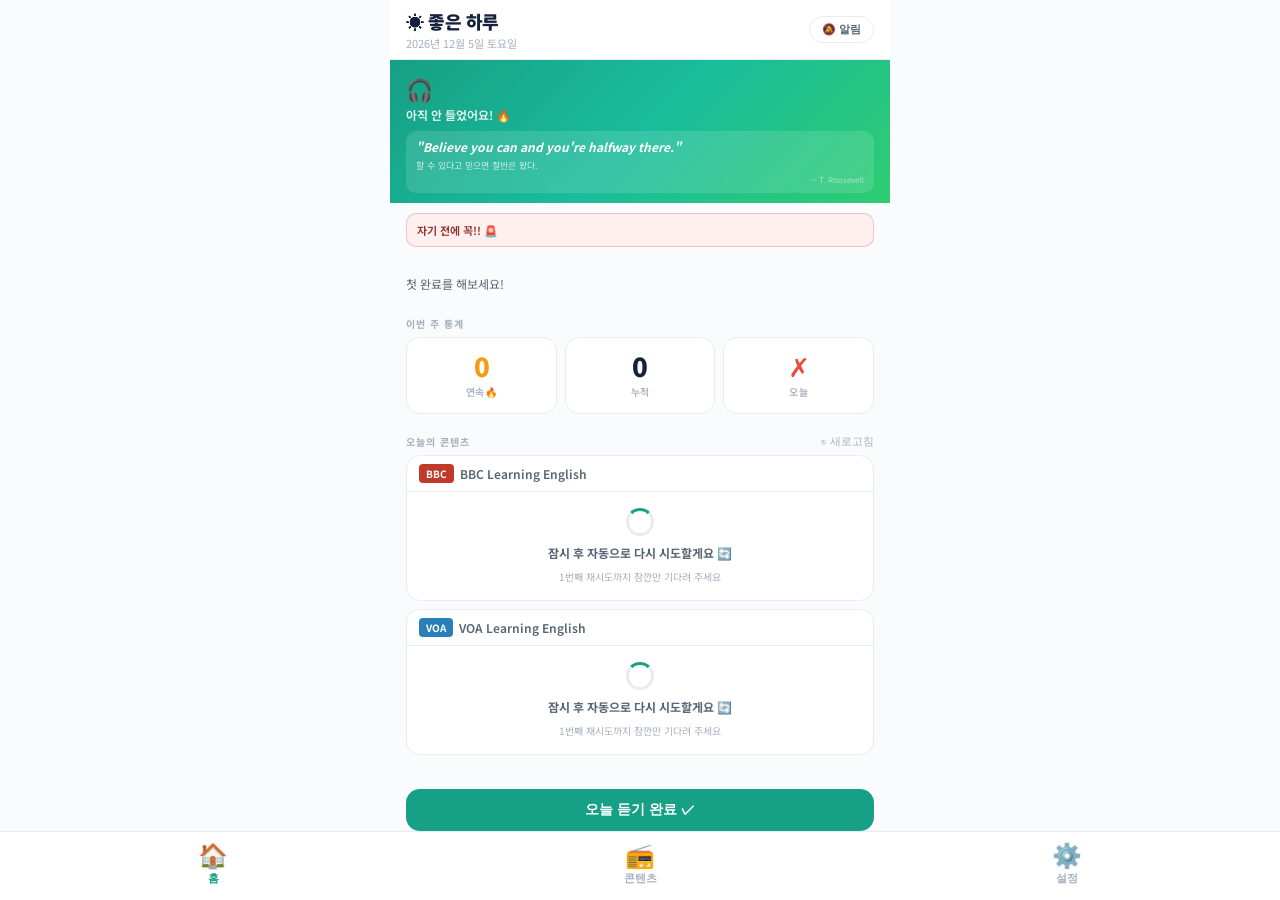
==== commit 73d9f93f: "Add files via upload" ====
--- a/index.html
+++ b/index.html
@@ -1,204 +1,1067 @@
 <!DOCTYPE html>
 <html lang="ko">
 <head>
-  <meta charset="UTF-8">
-  <meta name="viewport" content="width=device-width, initial-scale=1, viewport-fit=cover">
-  <meta name="apple-mobile-web-app-capable" content="yes">
-  <meta name="apple-mobile-web-app-status-bar-style" content="default">
-  <meta name="theme-color" content="#ffffff" media="(prefers-color-scheme: light)">
-  <meta name="theme-color" content="#0f172a" media="(prefers-color-scheme: dark)">
-  <title>Stock Agents Portal</title>
-  <link href="https://fonts.googleapis.com/css2?family=Inter:wght@400;500;600;700&display=swap" rel="stylesheet">
-  <style>
-    :root {
-      --bg: #ffffff;
-      --bg-sub: #fafafa;
-      --text: #09090b;
-      --text-sub: #71717a;
-      --border: #e4e4e7;
-      --accent: #18181b;
-      --accent-hover: #27272a;
-      --card-bg: #ffffff;
-      --shadow-sm: 0 1px 2px 0 rgb(0 0 0 / 0.05);
-      --shadow-md: 0 4px 6px -1px rgb(0 0 0 / 0.1), 0 2px 4px -2px rgb(0 0 0 / 0.1);
-      --radius: 16px;
-    }
-    
-    @media (prefers-color-scheme: dark) {
-      :root {
-        --bg: #09090b;
-        --bg-sub: #18181b;
-        --text: #fafafa;
-        --text-sub: #a1a1aa;
-        --border: #27272a;
-        --accent: #fafafa;
-        --accent-hover: #f4f4f5;
-        --card-bg: #18181b;
-        --shadow-md: 0 4px 6px -1px rgb(0 0 0 / 0.3), 0 2px 4px -2px rgb(0 0 0 / 0.3);
-      }
-    }
-
-    * { box-sizing: border-box; margin: 0; padding: 0; }
-    
-    body {
-      font-family: 'Inter', -apple-system, BlinkMacSystemFont, sans-serif;
-      background-color: var(--bg-sub);
-      color: var(--text);
-      min-height: 100vh;
-      display: flex;
-      flex-direction: column;
-      align-items: center;
-      padding: 2rem 1rem;
-      -webkit-font-smoothing: antialiased;
-    }
-
-    .container {
-      max-width: 480px;
-      width: 100%;
-      margin-top: 2rem;
-    }
-
-    .header {
-      text-align: center;
-      margin-bottom: 2.5rem;
-    }
-
-    .header-icon {
-      font-size: 3rem;
-      margin-bottom: 1rem;
-      display: inline-block;
-      animation: float 3s ease-in-out infinite;
-    }
-
-    @keyframes float {
-      0% { transform: translateY(0px); }
-      50% { transform: translateY(-10px); }
-      100% { transform: translateY(0px); }
-    }
-
-    h1 {
-      font-size: 1.75rem;
-      font-weight: 700;
-      letter-spacing: -0.04em;
-      margin-bottom: 0.5rem;
-    }
-
-    p.subtitle {
-      color: var(--text-sub);
-      font-size: 0.95rem;
-      line-height: 1.5;
-    }
-
-    .card {
-      background: var(--card-bg);
-      border: 1px solid var(--border);
-      border-radius: var(--radius);
-      padding: 1.5rem;
-      margin-bottom: 1rem;
-      text-decoration: none;
-      color: inherit;
-      display: flex;
-      align-items: center;
-      gap: 1.25rem;
-      transition: all 0.2s cubic-bezier(0.4, 0, 0.2, 1);
-      box-shadow: var(--shadow-sm);
-    }
-
-    .card:hover, .card:active {
-      transform: translateY(-2px);
-      box-shadow: var(--shadow-md);
-      border-color: var(--text-sub);
-    }
-
-    .card-icon {
-      width: 48px;
-      height: 48px;
-      border-radius: 12px;
-      display: flex;
-      align-items: center;
-      justify-content: center;
-      font-size: 1.5rem;
-      flex-shrink: 0;
-      background: var(--bg-sub);
-      border: 1px solid var(--border);
-    }
-
-    .card-us .card-icon { background: rgba(59, 130, 246, 0.1); border-color: rgba(59, 130, 246, 0.2); color: #3b82f6; }
-    .card-kr .card-icon { background: rgba(239, 68, 68, 0.1); border-color: rgba(239, 68, 68, 0.2); color: #ef4444; }
-
-    .card-content { flex: 1; }
-
-    .card-title {
-      font-weight: 600;
-      font-size: 1.1rem;
-      margin-bottom: 0.25rem;
-      display: flex;
-      align-items: center;
-      gap: 0.5rem;
-    }
-
-    .card-desc {
-      font-size: 0.85rem;
-      color: var(--text-sub);
-      line-height: 1.4;
-    }
-
-    .card-arrow {
-      color: var(--text-sub);
-      opacity: 0.5;
-      transition: transform 0.2s;
-    }
-
-    .card:hover .card-arrow {
-      transform: translateX(4px);
-      opacity: 1;
-    }
-
-    .footer {
-      margin-top: 3rem;
-      text-align: center;
-      font-size: 0.75rem;
-      color: var(--text-sub);
-    }
-  </style>
+<meta charset="UTF-8">
+<meta name="viewport" content="width=device-width, initial-scale=1, viewport-fit=cover, maximum-scale=1, user-scalable=no">
+<meta name="theme-color" content="#ffffff" media="(prefers-color-scheme: light)">
+<meta name="theme-color" content="#141422" media="(prefers-color-scheme: dark)">
+<meta name="apple-mobile-web-app-capable" content="yes">
+<meta name="apple-mobile-web-app-status-bar-style" content="black-translucent">
+<meta name="apple-mobile-web-app-title" content="좋은 하루">
+<link rel="manifest" href="manifest.json">
+<link rel="apple-touch-icon" href="icon-192.png">
+<link href="https://fonts.googleapis.com/css2?family=Noto+Sans+KR:wght@400;600;700;900&display=swap" rel="stylesheet">
+<title>좋은 하루</title>
+<style>
+*{box-sizing:border-box;margin:0;padding:0;-webkit-tap-highlight-color:transparent;-webkit-touch-callout:none}
+:root{
+  --pri:#16a085;--pri-l:#e8f8f5;--pri-b:#16a08530;
+  --acc:#e74c3c;--warm:#f39c12;--bbc:#c0392b;--voa:#2980b9;
+  --bg:#fafbfc;--sf:#fff;--sf2:#f0f2f5;
+  --tx:#16213e;--tx2:#576574;--tx3:#a4b0be;
+  --bd:#e8ecf1;--rad:14px;--rad-s:10px;
+  --font:'Noto Sans KR',system-ui,-apple-system,sans-serif;
+}
+@media(prefers-color-scheme:dark){:root{
+  --bg:#0a0a14;--sf:#141422;--sf2:#1e1e32;--tx:#e8e8f0;--tx2:#9898b0;--tx3:#5a5a78;--bd:#2a2a40;--pri-l:#0d2a24;--pri-b:#16a08540;
+}}
+html{height:100%;height:-webkit-fill-available}
+body{height:100%;min-height:-webkit-fill-available;overflow:hidden;background:var(--bg);color:var(--tx);font-family:var(--font);overscroll-behavior:none;font-size:14px}
+#app{max-width:500px;margin:0 auto;height:100%;display:flex;flex-direction:column}
+/* ── Safe Area Header (Context7 pattern: separate safe-area from visual padding) ── */
+.hdr{
+  padding-top:env(safe-area-inset-top);
+  padding-left:16px;padding-right:16px;padding-bottom:0;
+  background:var(--sf);border-bottom:1px solid var(--bd);flex-shrink:0;z-index:10;
+}
+.hdr-top{display:flex;justify-content:space-between;align-items:center;padding-top:8px;padding-bottom:8px;}
+.hdr h1{font-size:18px;font-weight:900;letter-spacing:-0.5px}
+.hdr .sub{font-size:11px;color:var(--tx3);margin-top:1px}
+.nb{padding:5px 12px;border-radius:20px;border:1.5px solid var(--bd);background:transparent;color:var(--tx2);font-size:11px;font-weight:600;cursor:pointer;-webkit-appearance:none}
+.nb.on{background:var(--pri);color:#fff;border-color:var(--pri)}
+.scr{flex:1;overflow-y:auto;-webkit-overflow-scrolling:touch;padding-bottom:calc(env(safe-area-inset-bottom) + 72px)}
+/* Hero */
+.hero-pw{position:relative;overflow:hidden;background:#111}
+.hero-pw img{width:100%;max-height:220px;object-fit:cover;display:block}
+.hero{background:linear-gradient(135deg,#16a085,#1abc9c,#2ecc71);padding:12px 16px 10px;color:#fff}
+.hero-e{font-size:22px;margin-bottom:2px}
+.hero-t{font-size:12px;font-weight:600;opacity:.9}
+.qbox{margin-top:8px;background:rgba(255,255,255,.13);border-radius:var(--rad-s);padding:8px 10px;backdrop-filter:blur(4px);-webkit-backdrop-filter:blur(4px)}
+.qen{font-size:12px;font-weight:700;line-height:1.4;font-style:italic}
+.qko{font-size:9px;margin-top:3px;opacity:.75}
+.qby{font-size:8px;margin-top:2px;opacity:.5;text-align:right}
+.sec{padding:10px 16px}
+.slb{font-size:10px;font-weight:700;color:var(--tx3);letter-spacing:.1em;text-transform:uppercase;margin-bottom:6px;display:flex;justify-content:space-between;align-items:center}
+/* Nag */
+.nag{border-radius:var(--rad-s);padding:8px 10px;font-size:11px;font-weight:600;margin-bottom:4px}
+.nag.l1{background:#fef9f0;color:#d35400;border:1px solid #e67e2230}
+.nag.l2{background:#fff5f0;color:#c0392b;border:1px solid #e74c3c30}
+.nag.l3{background:#fff0f0;color:#922b21;border:1px solid #c0392b40;animation:shk .6s}
+@media(prefers-color-scheme:dark){.nag.l1{background:#2a1f0a;color:#f0a050}.nag.l2{background:#2a0f0f;color:#f08080}.nag.l3{background:#2a0808;color:#f06060}}
+@keyframes shk{0%,100%{transform:translateX(0)}25%{transform:translateX(-4px)}75%{transform:translateX(4px)}}
+@keyframes popin{0%{transform:scale(.85);opacity:0}60%{transform:scale(1.05)}100%{transform:scale(1);opacity:1}}
+/* Info */
+.ibox{background:var(--sf);border:1px solid var(--bd);border-radius:var(--rad);padding:8px 12px}
+.il{font-size:11px;color:var(--tx2);padding:2px 0;display:flex;justify-content:space-between}.il .v{font-weight:700;color:var(--tx)}
+/* Stats */
+.sg3{display:grid;grid-template-columns:repeat(3,1fr);gap:8px}
+.sc{background:var(--sf);border-radius:14px;padding:14px 8px;border:1px solid var(--bd);text-align:center;transition:transform .15s}
+.sc:active{transform:scale(.96)}
+.sc.dn{background:var(--pri-l);border-color:var(--pri-b)}
+.sc .n{font-size:26px;font-weight:900;line-height:1.1;letter-spacing:-1px}
+.sc .l{font-size:10px;color:var(--tx3);margin-top:4px;font-weight:600;letter-spacing:.04em}
+/* Video cards */
+.vc{background:var(--sf);border:1px solid var(--bd);border-radius:var(--rad);overflow:hidden;margin-bottom:8px}
+.vc-hd{display:flex;align-items:center;gap:6px;padding:8px 12px;border-bottom:1px solid var(--bd)}
+.vc-badge{font-size:10px;font-weight:700;color:#fff;padding:2px 7px;border-radius:4px}
+.vc-badge.bbc{background:var(--bbc)}.vc-badge.voa{background:var(--voa)}
+.vc-name{font-size:12px;font-weight:600;color:var(--tx2)}
+.vc-body{display:flex;gap:8px;padding:8px 10px;cursor:pointer;align-items:center}
+.vc-body:active{background:var(--sf2)}
+.vc-thumb{width:90px;height:52px;border-radius:5px;object-fit:cover;flex-shrink:0;background:var(--sf2)}
+.vc-info{flex:1;min-width:0}
+.vc-title{font-size:12px;font-weight:600;line-height:1.4;display:-webkit-box;-webkit-line-clamp:2;-webkit-box-orient:vertical;overflow:hidden}
+.vc-meta{font-size:10px;color:var(--tx3);margin-top:4px;display:flex;gap:6px;align-items:center;flex-wrap:wrap}
+.vc.listened .vc-title{color:var(--tx2)}
+.vc.listened{background:var(--pri-l)}
+.fi-new{font-size:9px;font-weight:700;color:#fff;background:var(--acc);padding:1px 5px;border-radius:3px}
+.fi-date{font-size:9px;font-weight:600;color:var(--tx2);background:var(--sf2);padding:1px 5px;border-radius:3px}
+.fi-old{font-size:9px;font-weight:600;color:var(--tx3);margin-left:4px}
+.fi-ok{font-size:9px;font-weight:700;color:var(--pri)}
+.fi-prev{font-size:9px;font-weight:600;color:var(--tx3)}
+.vc.prev-listened{background:var(--sf2)}
+.vc.prev-listened .vc-title{color:var(--tx3)}
+.ai-badge{font-size:8px;font-weight:700;color:#fff;background:linear-gradient(135deg,#8b5cf6,#6366f1);padding:1px 5px;border-radius:3px}
+.ai-spin{font-size:8px;font-weight:700;color:var(--warm);border:1px solid var(--warm);padding:1px 5px;border-radius:3px;animation:pulse 1.5s infinite}
+@keyframes pulse{0%,100%{opacity:1}50%{opacity:.3}}
+/* Progress bar + btn */
+.pbar{background:var(--sf);border:1px solid var(--bd);border-radius:var(--rad);padding:10px 12px;margin-bottom:6px}
+.pbar-top{display:flex;justify-content:space-between;align-items:center;margin-bottom:5px}
+.pbar-lbl{font-size:11px;font-weight:700}
+.pbar-cnt{font-size:12px;font-weight:900;color:var(--pri)}
+.pbar-bg{height:6px;background:var(--sf2);border-radius:4px;overflow:hidden}
+.pbar-fill{height:100%;background:var(--pri);border-radius:4px;transition:width .4s}
+.pbar-hint{font-size:9px;color:var(--tx3);margin-top:4px;text-align:center}
+.bdone{background:var(--pri-l);border:1px solid var(--pri-b);border-radius:var(--rad);padding:14px 14px;text-align:center}
+.bdone.anim{animation:popin .5s forwards}
+.bdone .how{font-size:10px;color:var(--tx2);margin-top:4px}
+.bdone .mins{font-size:12px;color:var(--pri);font-weight:700;margin-top:4px}
+.btn-man{width:100%;padding:12px;background:var(--pri);color:#fff;border:none;border-radius:var(--rad);font-size:14px;font-weight:700;cursor:pointer;-webkit-appearance:none;margin-top:6px}
+.btn-man:active{opacity:.7}
+/* Content tab */
+.vtb{display:flex;gap:3px;margin-bottom:14px;background:var(--sf2);padding:3px;border-radius:var(--rad-s)}
+.vtb button{flex:1;padding:8px 2px;border:none;border-radius:7px;font-size:11px;font-weight:700;cursor:pointer;background:transparent;color:var(--tx2);-webkit-appearance:none;white-space:nowrap;transition:all .2s}
+.vtb button.on{background:var(--pri);color:#fff;box-shadow:0 2px 8px rgba(22,160,133,.3)}
+/* Channel Cards */
+.ch-card{border-radius:16px;overflow:hidden;margin-bottom:12px;box-shadow:0 4px 20px rgba(0,0,0,.08)}
+.ch-card.bbc{background:linear-gradient(135deg,#c0392b 0%,#e74c3c 100%)}
+.ch-card.voa{background:linear-gradient(135deg,#1a5276 0%,#2980b9 100%)}
+@media(prefers-color-scheme:dark){
+  .ch-card.bbc{background:linear-gradient(135deg,#7b1a1a 0%,#c0392b 100%)}
+  .ch-card.voa{background:linear-gradient(135deg,#0d2b3e 0%,#1a5276 100%)}
+}
+.ch-inner{padding:20px}
+.ch-brand{display:flex;align-items:center;gap:10px;margin-bottom:12px}
+.ch-logo{font-size:11px;font-weight:900;color:#fff;background:rgba(255,255,255,.25);padding:4px 10px;border-radius:6px;letter-spacing:.05em}
+.ch-name{font-size:13px;font-weight:700;color:rgba(255,255,255,.9)}
+.ch-desc{font-size:12px;color:rgba(255,255,255,.8);line-height:1.6;margin-bottom:16px}
+.ch-btn{display:block;width:100%;padding:12px;background:#fff;border:none;border-radius:10px;font-size:13px;font-weight:800;cursor:pointer;text-align:center;text-decoration:none;-webkit-appearance:none;transition:transform .15s,opacity .15s;letter-spacing:-.2px}
+.ch-btn.bbc{color:var(--bbc)}
+.ch-btn.voa{color:var(--voa)}
+.ch-btn:active{transform:scale(.97);opacity:.85}
+/* Watch History */
+.hist-hdr{display:flex;justify-content:space-between;align-items:center;margin:16px 0 10px}
+.hist-ttl{font-size:10px;font-weight:700;color:var(--tx3);letter-spacing:.1em;text-transform:uppercase}
+.hist-clear{font-size:10px;color:var(--acc);font-weight:600;background:none;border:none;cursor:pointer;padding:0;-webkit-appearance:none}
+.hist-empty{text-align:center;padding:24px 16px;color:var(--tx3);font-size:12px;line-height:1.7}
+.hi{display:flex;gap:10px;padding:9px 0;border-bottom:1px solid var(--bd);cursor:pointer;align-items:center}
+.hi:last-child{border-bottom:none}
+.hi:active{opacity:.7}
+.hi-thumb{width:80px;height:45px;border-radius:6px;object-fit:cover;flex-shrink:0;background:var(--sf2)}
+.hi-info{flex:1;min-width:0}
+.hi-title{font-size:12px;font-weight:600;line-height:1.4;display:-webkit-box;-webkit-line-clamp:2;-webkit-box-orient:vertical;overflow:hidden;color:var(--tx)}
+.hi-meta{display:flex;gap:5px;align-items:center;margin-top:4px;flex-wrap:wrap}
+.hi-date{font-size:9px;color:var(--tx3)}
+.hi-badge{font-size:9px;font-weight:700;color:#fff;padding:1px 6px;border-radius:3px}
+.hi-badge.bbc{background:var(--bbc)}.hi-badge.voa{background:var(--voa)}
+/* Vocab */
+.vadd{width:100%;padding:11px;background:var(--sf);border:2px dashed var(--bd);border-radius:var(--rad-s);color:var(--tx3);font-size:12px;font-weight:700;cursor:pointer;margin-bottom:10px;-webkit-appearance:none}
+.vadd:active{background:var(--sf2)}
+.vfl{display:flex;gap:4px;margin-bottom:10px;flex-wrap:wrap}
+.vfb{padding:4px 10px;border:1px solid var(--bd);border-radius:12px;background:transparent;font-size:10px;font-weight:700;color:var(--tx2);cursor:pointer;-webkit-appearance:none}
+.vfb.on{background:var(--pri);color:#fff;border-color:var(--pri)}
+.vgh{font-size:11px;font-weight:700;color:var(--pri);margin-bottom:6px;display:flex;justify-content:space-between}.vgh .cnt{font-weight:400;color:var(--tx3);font-size:10px}
+.vcd{background:var(--sf);border:1px solid var(--bd);border-radius:var(--rad-s);padding:10px 12px;margin-bottom:6px;position:relative}
+.vcd .ven{font-size:13px;font-weight:700;line-height:1.4}.vcd .vko{font-size:11px;color:var(--tx2);margin-top:3px;line-height:1.3}
+.vcd .vdt{font-size:9px;color:var(--tx3);margin-top:4px}
+.vcd .va{position:absolute;top:8px;right:8px;display:flex;gap:2px}
+.vcd .va button{background:none;border:none;font-size:13px;cursor:pointer;padding:1px 3px;color:var(--tx3);-webkit-appearance:none}
+.vempty{text-align:center;padding:30px 20px;color:var(--tx3);font-size:12px;line-height:1.7}
+/* Flashcard */
+.fcw{text-align:center;padding:16px 0}
+.fcc{background:var(--sf);border:1px solid var(--bd);border-radius:var(--rad);padding:28px 18px;min-height:160px;display:flex;flex-direction:column;align-items:center;justify-content:center;cursor:pointer;margin-bottom:14px}
+.fcc:active{transform:scale(.97)}
+.fcen{font-size:18px;font-weight:900}.fcko{font-size:13px;color:var(--tx2);margin-top:10px;opacity:0;transition:opacity .3s}.fcko.sh{opacity:1}
+.fch{font-size:10px;color:var(--tx3);margin-top:6px}.fccat{font-size:9px;font-weight:700;color:var(--pri);margin-bottom:6px}
+.fcnav{display:flex;gap:10px;justify-content:center}
+.fcnav button{padding:9px 22px;border-radius:18px;border:1px solid var(--bd);background:var(--sf);font-size:12px;font-weight:700;cursor:pointer;color:var(--tx);-webkit-appearance:none}
+.fcnav button.pr{background:var(--pri);color:#fff;border-color:var(--pri)}
+.fccnt{font-size:11px;color:var(--tx3);margin-bottom:10px}
+/* Settings */
+.sg{margin-bottom:14px}.sgt{font-size:10px;font-weight:700;color:var(--tx3);letter-spacing:.08em;text-transform:uppercase;margin-bottom:6px}
+.sr{display:flex;justify-content:space-between;align-items:center;background:var(--sf);border-radius:var(--rad-s);padding:12px 14px;border:1px solid var(--bd);margin-bottom:6px}
+.sr p{font-size:12px;font-weight:600}.sr small{font-size:11px;color:var(--tx2);display:block;margin-top:1px}
+.sctrl{display:flex;gap:5px;align-items:center;flex-shrink:0}
+.tbtn{padding:7px 14px;border:none;border-radius:18px;font-size:12px;font-weight:700;cursor:pointer;-webkit-appearance:none}
+.tbtn.on{background:var(--acc);color:#fff}.tbtn.off{background:var(--pri);color:#fff}
+.gbtn{padding:5px 12px;border:1.5px solid var(--bd);border-radius:14px;background:transparent;color:var(--tx2);font-size:12px;font-weight:700;cursor:pointer;-webkit-appearance:none}
+.gbtn.on{background:var(--pri);color:#fff;border-color:var(--pri)}
+.tinp{padding:5px 8px;border:1.5px solid var(--bd);border-radius:7px;font-size:13px;background:var(--sf);color:var(--tx);-webkit-appearance:none;text-align:center;width:80px}
+.minp{padding:5px 8px;border:1.5px solid var(--bd);border-radius:7px;font-size:13px;background:var(--sf);color:var(--tx);-webkit-appearance:none;text-align:center;width:60px}
+.sb{padding:8px 16px;border-radius:var(--rad-s);font-size:12px;font-weight:700;cursor:pointer;border:1px solid var(--bd);background:var(--sf);color:var(--tx);-webkit-appearance:none;margin-right:6px;margin-bottom:6px}
+.sb:active{opacity:.7}.sb.dng{border-color:var(--acc);color:var(--acc)}.sb.pr{background:var(--pri);color:#fff;border-color:var(--pri)}
+/* Calendar */
+.cnv{display:flex;justify-content:space-between;align-items:center;margin-bottom:8px}
+.cnv button{background:none;border:none;font-size:16px;cursor:pointer;padding:4px 10px;color:var(--tx);-webkit-appearance:none}
+.cmn{font-size:13px;font-weight:700}
+.cgr{display:grid;grid-template-columns:repeat(7,1fr);gap:2px;text-align:center}
+.cgh{font-size:9px;color:var(--tx3);padding:3px 0;font-weight:700}
+.cgd{aspect-ratio:1;display:flex;align-items:center;justify-content:center;font-size:11px;border-radius:5px;color:var(--tx3)}
+.cgd.cm{color:var(--tx)}.cgd.dd{background:var(--pri);color:#fff;font-weight:700}.cgd.td{border:2px solid var(--pri);font-weight:700}
+.cst{margin-top:8px;font-size:11px;color:var(--tx2)}.cst b{color:var(--tx)}
+/* Modal */
+.mo{position:fixed;top:0;left:0;right:0;bottom:0;background:rgba(0,0,0,.5);z-index:200;display:flex;align-items:flex-end;justify-content:center}
+.mob{background:var(--bg);border-radius:14px 14px 0 0;width:100%;max-width:500px;padding:18px 18px 18px;padding-bottom:calc(env(safe-area-inset-bottom) + 18px);max-height:85vh;overflow-y:auto}
+.mot{font-size:15px;font-weight:900;margin-bottom:14px;display:flex;justify-content:space-between;align-items:center}
+.mot button{background:none;border:none;font-size:20px;cursor:pointer;color:var(--tx3);-webkit-appearance:none}
+.mf{margin-bottom:12px}.mf label{font-size:11px;font-weight:700;color:var(--tx2);display:block;margin-bottom:4px}
+.mf input,.mf textarea{width:100%;padding:9px 11px;border:1.5px solid var(--bd);border-radius:var(--rad-s);font-size:13px;background:var(--sf);color:var(--tx);font-family:var(--font);-webkit-appearance:none}
+.mf textarea{min-height:50px;resize:vertical}
+.mcts{display:flex;gap:5px;flex-wrap:wrap}
+.mcts button{padding:5px 12px;border:1.5px solid var(--bd);border-radius:14px;background:transparent;font-size:11px;font-weight:700;color:var(--tx2);cursor:pointer;-webkit-appearance:none}
+.mcts button.on{background:var(--pri);color:#fff;border-color:var(--pri)}
+.msv{width:100%;padding:12px;background:var(--pri);color:#fff;border:none;border-radius:var(--rad);font-size:14px;font-weight:700;cursor:pointer;margin-top:4px;-webkit-appearance:none}
+.msv:active{opacity:.7}
+/* Return prompt bottom sheet */
+.rp-overlay{position:fixed;top:0;left:0;right:0;bottom:0;background:rgba(0,0,0,.45);z-index:150;display:flex;align-items:flex-end;justify-content:center;animation:fdin .25s ease}
+@keyframes fdin{from{opacity:0}to{opacity:1}}
+.rp-sheet{background:var(--bg);border-radius:18px 18px 0 0;width:100%;max-width:500px;padding:18px 18px calc(env(safe-area-inset-bottom)+18px);animation:sup .3s cubic-bezier(.32,1,.56,1)}
+@keyframes sup{from{transform:translateY(100%)}to{transform:translateY(0)}}
+.rp-handle{width:36px;height:4px;background:var(--bd);border-radius:2px;margin:0 auto 14px}
+.rp-title{font-size:14px;font-weight:900;margin-bottom:4px}
+.rp-sub{font-size:11px;color:var(--tx3);margin-bottom:14px}
+.rp-item{display:flex;gap:10px;align-items:center;padding:9px 10px;border-radius:10px;cursor:pointer;margin-bottom:4px;border:1.5px solid var(--bd);background:var(--sf);transition:border-color .15s}
+.rp-item:active{background:var(--sf2)}
+.rp-item.sel{border-color:var(--pri);background:var(--pri-l)}
+.rp-thumb{width:72px;height:40px;border-radius:5px;object-fit:cover;flex-shrink:0;background:var(--sf2)}
+.rp-info{flex:1;min-width:0}
+.rp-ititle{font-size:11px;font-weight:600;line-height:1.4;display:-webkit-box;-webkit-line-clamp:2;-webkit-box-orient:vertical;overflow:hidden}
+.rp-imeta{font-size:9px;color:var(--tx3);margin-top:2px}
+.rp-actions{display:flex;gap:8px;margin-top:12px}
+.rp-btn{flex:1;padding:11px;border-radius:10px;font-size:12px;font-weight:700;border:none;cursor:pointer;-webkit-appearance:none}
+.rp-btn.pri{background:var(--pri);color:#fff}
+.rp-btn.sec{background:var(--sf2);color:var(--tx2)}
+/* Feed loading card */
+.feed-loading-inner{padding:16px 14px;display:flex;flex-direction:column;align-items:center;gap:8px;text-align:center}
+.feed-spin{width:28px;height:28px;border:3px solid var(--bd);border-top-color:var(--pri);border-radius:50%;animation:spin .8s linear infinite;flex-shrink:0}
+@keyframes spin{to{transform:rotate(360deg)}}
+.feed-loading-txt{font-size:12px;font-weight:700;color:var(--tx2)}
+.feed-loading-sub{font-size:10px;color:var(--tx3)}
+/* Toast */
+.toast{position:fixed;top:calc(env(safe-area-inset-top) + 56px);left:50%;transform:translateX(-50%);background:var(--sf);border:1px solid var(--pri);border-radius:18px;padding:8px 18px;font-size:12px;font-weight:700;color:var(--pri);box-shadow:0 4px 20px rgba(0,0,0,.15);z-index:300;white-space:nowrap;animation:ti .3s ease,to .3s ease 2.7s forwards}
+.toast.err{border-color:var(--acc);color:var(--acc)}.toast.inf{border-color:var(--warm);color:var(--warm)}
+@keyframes ti{from{opacity:0;transform:translateX(-50%) translateY(-8px)}to{opacity:1;transform:translateX(-50%)}}
+@keyframes to{from{opacity:1}to{opacity:0}}
+/* ── Bottom Nav Safe Area (Context7 pattern) ── */
+.bnav{position:fixed;bottom:0;left:0;right:0;background:var(--sf);border-top:1px solid var(--bd);display:flex;padding:0;padding-bottom:env(safe-area-inset-bottom);z-index:100}
+.nbtn{flex:1;padding:12px 0 14px;border:none;background:transparent;cursor:pointer;display:flex;flex-direction:column;align-items:center;gap:3px;color:var(--tx3);font-size:11px;font-weight:600;-webkit-appearance:none}
+.nbtn.on{color:var(--pri)}.ni{font-size:24px;line-height:1}
+.pg{display:none}.pg.on{display:block}
+button,a{cursor:pointer}a{text-decoration:none}
+</style>
 </head>
 <body>
-
-  <div class="container">
-    <div class="header">
-      <div class="header-icon">🌍</div>
-      <h1>My AI Agents</h1>
-      <p class="subtitle">모든 투자 및 개인 업무를 하나의 시스템에서 관리하세요. 아래 메뉴를 선택해 개별 앱으로 진입합니다.</p>
+<div id="app">
+  <div class="hdr"><div class="hdr-top"><div><h1>☀️ 좋은 하루</h1><div class="sub" id="h-date"></div></div><button class="nb" id="notif-btn" onclick="toggleNotif()">🔕 알림</button></div></div>
+  <div class="scr" id="main-scr">
+    <!-- HOME -->
+    <div class="pg on" id="pg-home">
+      <div class="hero-pw" id="hero-pw" style="display:none"><img id="hero-img" alt=""></div>
+      <div class="hero"><div class="hero-e">🎧</div><div class="hero-t" id="hero-t"></div><div class="qbox" id="qbox"></div></div>
+      <div class="sec" id="nag-w"></div>
+      <div class="sec" id="prog-w"></div>
+      <div class="sec"><div class="slb">이번 주 통계</div><div class="sg3" id="sg3"></div></div>
+
+      <div class="sec"><div class="slb"><span>오늘의 콘텐츠</span><button style="background:none;border:none;font-size:11px;color:var(--tx3);cursor:pointer" onclick="loadFeeds(true)">↻ 새로고침</button></div><div id="fw"><div style="padding:12px;text-align:center;font-size:12px;color:var(--tx3)">불러오는 중...</div></div></div>
+      <div class="sec" id="aw"></div>
     </div>
-
-    <!-- US Agent Link -->
-    <a href="us-stock-agent/index.html" class="card card-us">
-      <div class="card-icon">🇺🇸</div>
-      <div class="card-content">
-        <div class="card-title">US Stock AI</div>
-        <div class="card-desc">미국 주식 시장 자율 탐색 및 관리</div>
+    <!-- CONTENT -->
+    <div class="pg" id="pg-content"><div class="sec">
+      <div class="vtb"><button class="on" id="vt-bbc" onclick="setTab('bbc')">BBC</button><button id="vt-voa" onclick="setTab('voa')">VOA</button><button id="vt-vocab" onclick="setTab('vocab')">📝 단어장</button></div>
+      <div id="clist"></div>
+      <div id="varea" style="display:none"><button class="vadd" onclick="openVM()">+ 새 단어/표현 추가</button><div class="vfl" id="vfl"></div><div id="vlist"></div><div id="fcarea" style="display:none"></div></div>
+    </div></div>
+    <!-- SETTINGS -->
+    <div class="pg" id="pg-set"><div class="sec">
+      <div class="sg"><div class="sgt">🎯 목표</div>
+        <div class="sr"><div><p>주간 목표</p><small>일주일에 며칠?</small></div><div class="sctrl" id="gbtn-w"></div></div>
+        <div class="sr"><div><p>하루 학습 시간</p><small>목표 (분)</small></div><div class="sctrl"><input type="number" class="minp" id="minp" min="5" max="120" step="5" onchange="setDMin(this.value)"><span style="font-size:11px;color:var(--tx3)">분</span></div></div>
       </div>
-      <div class="card-arrow">
-        <svg width="20" height="20" viewBox="0 0 24 24" fill="none" stroke="currentColor" stroke-width="2" stroke-linecap="round" stroke-linejoin="round"><path d="M5 12h14M12 5l7 7-7 7"/></svg>
+      <div class="sg"><div class="sgt">🔔 알림</div>
+        <div class="sr"><div><p>반복 알림</p><small>미완료시 90분마다</small></div><button class="tbtn off" id="s-nb" onclick="toggleNotif()">켜기</button></div>
+        <div class="sr"><div><p>리마인더</p><small>매일 알림 시간</small></div><div class="sctrl"><input type="time" class="tinp" id="tinp" onchange="setRTime(this.value)"></div></div>
       </div>
-    </a>
-
-    <!-- KR Agent Link -->
-    <a href="kr-stock-agent/index.html" class="card card-kr">
-      <div class="card-icon">🇰🇷</div>
-      <div class="card-content">
-        <div class="card-title">Korean Stock AI</div>
-        <div class="card-desc">국내 KOSPI/KOSDAQ 종목 분석 및 관리</div>
+      <div class="sg"><div class="sgt">🤖 AI 단어 자동추출</div>
+        <div class="sr" style="flex-wrap:wrap;gap:6px"><div style="flex:1;min-width:150px"><p>Anthropic API 키</p><small id="ak-st"></small></div><div class="sctrl"><button class="sb pr" id="ak-btn" onclick="toggleAK()">입력</button></div></div>
+        <div id="ak-w" style="display:none;margin-bottom:6px"><input type="password" id="ak-inp" placeholder="sk-ant-api03-..." style="width:100%;padding:8px 10px;border:1.5px solid var(--bd);border-radius:var(--rad-s);font-size:12px;background:var(--sf);color:var(--tx);font-family:monospace;-webkit-appearance:none"><div style="display:flex;gap:6px;margin-top:6px"><button class="sb pr" onclick="saveAK()">저장</button><button class="sb" onclick="toggleAK()">취소</button></div></div>
       </div>
-      <div class="card-arrow">
-        <svg width="20" height="20" viewBox="0 0 24 24" fill="none" stroke="currentColor" stroke-width="2" stroke-linecap="round" stroke-linejoin="round"><path d="M5 12h14M12 5l7 7-7 7"/></svg>
+      <div class="sg"><div class="sgt">🖼️ 홈 사진</div>
+        <div class="sr" style="flex-wrap:wrap;gap:6px"><div style="flex:1;min-width:150px"><p>가족사진 등</p></div><div class="sctrl" style="flex-wrap:wrap"><button class="sb pr" onclick="document.getElementById('ph-inp').click()">선택</button><button class="sb dng" id="ph-del" onclick="delPhoto()" style="display:none">삭제</button><input type="file" id="ph-inp" accept="image/*" style="display:none" onchange="upPhoto(this)"></div></div>
+        <div id="ph-pv" style="display:none"><img id="ph-pvimg" style="width:100%;max-height:140px;object-fit:cover;border-radius:var(--rad-s);border:1px solid var(--bd)"></div>
       </div>
-    </a>
-
-    <div class="footer">
-      Version: Modular Release Beta
-    </div>
+      <div class="sg"><div class="sgt">📅 학습 기록</div>
+        <div class="ibox"><div class="cnv"><button onclick="calN(-1)">‹</button><span class="cmn" id="cal-m"></span><button onclick="calN(1)">›</button></div><div class="cgr" id="cal-g"></div><div class="cst" id="cal-s"></div></div>
+      </div>
+      <div class="sg"><div class="sgt">💾 데이터</div>
+        <div class="sr"><div><p>시작날짜 리셋</p><small id="sd-lbl"></small></div><button class="sb" onclick="rstStart()">리셋</button></div>
+        <div class="sr" style="flex-wrap:wrap;gap:6px"><div style="flex:1;min-width:150px"><p>백업 / 복원</p><small>기기 이전</small></div><div class="sctrl" style="flex-wrap:wrap"><button class="sb pr" onclick="expData()">내보내기</button><button class="sb" onclick="document.getElementById('imp').click()">가져오기</button><input type="file" id="imp" accept=".json" style="display:none" onchange="impData(this)"></div></div>
+        <div class="sr"><div><p style="color:var(--acc)">모든 기록 삭제</p></div><button class="sb dng" onclick="rstAll()">삭제</button></div>
+      </div>
+    </div></div>
   </div>
-
+</div>
+<nav class="bnav">
+  <button class="nbtn on" id="n-home" onclick="goPage('home')"><span class="ni">🏠</span>홈</button>
+  <button class="nbtn" id="n-content" onclick="goPage('content')"><span class="ni">📻</span>콘텐츠</button>
+  <button class="nbtn" id="n-set" onclick="goPage('set')"><span class="ni">⚙️</span>설정</button>
+</nav>
+<div class="mo" id="vm" style="display:none" onclick="if(event.target===this)closeVM()">
+  <div class="mob"><div class="mot"><span id="vm-title">단어 추가</span><button onclick="closeVM()">×</button></div>
+    <div class="mf"><label>영어</label><input id="vm-en" placeholder="Word or expression"></div>
+    <div class="mf"><label>한국어 뜻</label><textarea id="vm-ko" placeholder="뜻, 설명"></textarea></div>
+    <div class="mf"><label>분류</label><div class="mcts" id="vm-cats"></div></div>
+    <input type="hidden" id="vm-eid"><button class="msv" onclick="saveV()">저장</button>
+  </div>
+</div>
+<script>
+(function(){'use strict';
+var iOS=/iPad|iPhone|iPod/.test(navigator.userAgent);
+var standalone=navigator.standalone||matchMedia('(display-mode:standalone)').matches;
+function lG(k,f){try{var v=localStorage.getItem(k);return v?JSON.parse(v):f;}catch(e){return f;}}
+function lS(k,v){try{localStorage.setItem(k,JSON.stringify(v));}catch(e){}}
+// 로컬 날짜 (YYYY-MM-DD) — toISOString()은 UTC라 한국(UTC+9)에서 자정~9시 오차 발생
+function localDate(){var d=new Date();return d.getFullYear()+'-'+String(d.getMonth()+1).padStart(2,'0')+'-'+String(d.getDate()).padStart(2,'0');}
+var TD=localDate();
+
+// ── YouTube Channels ──
+var CHS=[
+  {id:'UCHaHD477h-FeBbVh9Sh7syA',name:'BBC Learning English',badge:'BBC',cls:'bbc'},
+  {id:'UCKyTokYo0nK2OA-az-sDijA',name:'VOA Learning English',badge:'VOA',cls:'voa'}
+];
+var CTL=3600000;
+
+// ── Quotes ──
+var QS=[
+  {e:"The secret of getting ahead is getting started.",k:"앞서가는 비결은 시작하는 것이다.",b:"Mark Twain"},
+  {e:"A different language is a different vision of life.",k:"다른 언어는 삶의 다른 시각이다.",b:"Fellini"},
+  {e:"One language sets you in a corridor. Two open every door.",k:"하나의 언어는 복도, 두 언어는 모든 문을 연다.",b:"Frank Smith"},
+  {e:"The limits of my language mean the limits of my world.",k:"언어의 한계가 세계의 한계다.",b:"Wittgenstein"},
+  {e:"It does not matter how slowly you go as long as you do not stop.",k:"멈추지만 않으면 느려도 괜찮다.",b:"Confucius"},
+  {e:"Small daily improvements lead to staggering results.",k:"매일의 작은 개선이 놀라운 결과를 만든다.",b:"Unknown"},
+  {e:"Every expert was once a beginner.",k:"모든 전문가도 한때는 초보자였다.",b:"Helen Hayes"},
+  {e:"Practice makes progress, not perfection.",k:"연습은 완벽이 아닌 발전을 만든다.",b:"Unknown"},
+  {e:"The journey of a thousand miles begins with a single step.",k:"천 리 길도 한 걸음부터.",b:"Lao Tzu"},
+  {e:"Believe you can and you're halfway there.",k:"할 수 있다고 믿으면 절반은 왔다.",b:"T. Roosevelt"},
+  {e:"Start where you are. Use what you have. Do what you can.",k:"지금 여기서, 가진 것으로, 할 수 있는 것을.",b:"Arthur Ashe"},
+  {e:"Mistakes are proof that you are trying.",k:"실수는 노력의 증거다.",b:"Unknown"},
+  {e:"Do something today your future self will thank you for.",k:"미래의 나에게 감사받을 일을 오늘 하라.",b:"Unknown"},
+  {e:"With languages, you are at home anywhere.",k:"언어를 알면 어디서든 편안하다.",b:"E. de Waal"},
+  {e:"Education is the most powerful weapon to change the world.",k:"교육은 세상을 바꾸는 가장 강력한 무기다.",b:"Mandela"},
+];
+function getQ(){var dy=Math.floor((new Date()-new Date(new Date().getFullYear(),0,0))/864e5);return QS[dy%QS.length];}
+
+// ── State ──
+var DF={history:{},notif:false,tab:'bbc',wGoal:7,rH:9,rM:0,dMin:30};
+var S=lG('eh_state',DF);
+['wGoal','rH','rM','dMin'].forEach(function(k){if(S[k]===undefined)S[k]=DF[k];});
+var lR=lG('eh_listened',{});
+// lR 컷오프: localDate 기준 (TD와 동일 기준으로 일관성 유지)
+var _c30=new Date(Date.now()-30*864e5);
+var cutoff=_c30.getFullYear()+'-'+String(_c30.getMonth()+1).padStart(2,'0')+'-'+String(_c30.getDate()).padStart(2,'0');
+Object.keys(lR).forEach(function(d){if(d<cutoff)delete lR[d];});
+var lT=new Set(lR[TD]||[]);
+var allEps=new Set(),lastFR=[];
+// 시청 기록: {url, title, thumb, ch, chName, watchedAt, videoDate}
+var watchHist=lG('eh_history',[]);
+var VCATS=['단어','관용구','표현','문법','기타'];
+var vocD=lG('eh_vocab',[]);
+var vFil=lG('eh_vfil','all');  // 마지막 필터 상태 저장
+// 저장된 필터가 유효하지 않으면(단어 없는 카테고리 등) 'all'로 복원
+if(vFil!=='all'&&VCATS.indexOf(vFil)<0){vFil='all';}
+var fcI=0,fcSh=false,fcL=[],isFC=false; // isFC: 플래시카드 모드 중 여부
+var azd=lG('eh_analyzed',{}),azing={};
+// azd 60일 컷오프 — URL을 키로 쓰므로 날짜 직접 비교 불가, 전체 크기로 제한
+// 분석된 URL이 2000개 초과 시 오래된 절반 제거 (앱 시작 시 1회)
+(function(){var keys=Object.keys(azd);if(keys.length>2000){keys.slice(0,keys.length-1000).forEach(function(k){delete azd[k]});lS('eh_analyzed',azd);}})();
+var AK='';try{AK=localStorage.getItem('eh_ak')||'';}catch(e){}
+var nagT=null,cY,cM;
+var aiPendingToast=null; // 복귀 시 보여줄 AI 결과 메시지
+// 오늘의 채널별 선택 영상 (날짜 바뀌면 자동 초기화)
+var todayPick=lG('eh_today_pick',{});
+if(todayPick.date!==TD){todayPick={date:TD};lS('eh_today_pick',todayPick);}
+(function(){var d=new Date();cY=d.getFullYear();cM=d.getMonth();})();
+
+// ── Time tracking ──
+var watchLog=lG('eh_watch',{});
+// watchLog 30일 컷오프 (lR과 동일)
+(function(){var _wc=new Date(Date.now()-30*864e5);
+var wCutStr=_wc.getFullYear()+'-'+String(_wc.getMonth()+1).padStart(2,'0')+'-'+String(_wc.getDate()).padStart(2,'0');
+Object.keys(watchLog).forEach(function(k){if(k<wCutStr)delete watchLog[k];});})();
+var leaveTs=0;
+// ── 날짜 롤오버 감지 ── PWA가 메모리에 살아있는 상태로 자정을 넘기면
+// TD가 어제 날짜로 굳어버리는 문제를 포그라운드 복귀 시 체크해서 해결
+function checkDateRollover(){
+  var newTD=localDate(); // 로컬 날짜 기준
+  if(newTD===TD)return false;
+  console.log('[Date] 날짜 변경 감지: '+TD+' → '+newTD);
+  TD=newTD;
+  // 달력 월/년도 갱신
+  var nd=new Date();cY=nd.getFullYear();cM=nd.getMonth();
+  // 오늘 시청 목록 초기화
+  lT=new Set(lR[TD]||[]);
+  // 오늘의 콘텐츠 선택 초기화 (새날 새 영상)
+  todayPick={date:TD};lS('eh_today_pick',todayPick);
+  // 피드 캐시 강제 만료 → 새 피드 로드
+  CHS.forEach(function(ch){try{localStorage.removeItem('fc_'+ch.id);}catch(e){}});
+  return true;
+}
+function onLeave(){leaveTs=Date.now();try{localStorage.setItem('eh_leave',leaveTs.toString());}catch(e){}}
+function onReturn(){
+  // 날짜가 바뀌었으면 상태 초기화 후 전체 리렌더 (이후 로직은 새 TD 기준)
+  var dateChanged=checkDateRollover();
+  if(dateChanged){render();loadFeeds();}
+  var ts=0;try{var s=localStorage.getItem('eh_leave');if(s)ts=parseInt(s);localStorage.removeItem('eh_leave');}catch(e){}
+  if(!ts&&leaveTs)ts=leaveTs;if(!ts)return;
+  var secs=Math.round((Date.now()-ts)/1000);
+  // 채널 페이지로 나간 경우 → 복귀 시 "뭘 봤나요?" 프롬프트
+  var ctx=null;try{var cs=localStorage.getItem('eh_leave_ctx');if(cs){ctx=JSON.parse(cs);localStorage.removeItem('eh_leave_ctx');}}catch(e){}
+  // ctx가 있을 때 = YouTube로 나간 경우만 학습 시간으로 카운트
+  // ctx가 없으면 홈버튼/잠금 등 단순 백그라운드 → 카운트 안 함
+  if(secs>5&&secs<14400&&ctx){
+    if(!watchLog[TD])watchLog[TD]=0;
+    watchLog[TD]+=secs;lS('eh_watch',watchLog);
+    if(!dateChanged)render();
+    if(ctx.type==='ch'){
+      setTimeout(function(){showReturnPrompt(ctx.ch,secs);},400);
+    } else {
+      var m=Math.floor(secs/60),s2=secs%60;
+      showToast('⏱ 시청 '+m+'분 '+s2+'초 기록됨');
+    }
+  }
+  leaveTs=0;
+  // 복귀 시 pending AI 토스트 표시
+  if(aiPendingToast){var msg=aiPendingToast;aiPendingToast=null;setTimeout(function(){showToast(msg,msg.includes('실패')?'err':'');},500);}
+}
+document.addEventListener('visibilitychange',function(){document.hidden?onLeave():onReturn();});
+window.addEventListener('pagehide',onLeave);
+window.addEventListener('pageshow',function(e){if(e.persisted)onReturn();});
+// focus 이벤트 제거 — iOS PWA에서 탭마다 발화해 불필요한 onReturn 유발
+window.addEventListener('DOMContentLoaded',function(){if(localStorage.getItem('eh_leave'))onReturn();});
+
+// ── Return Prompt (유튜브 채널에서 돌아왔을 때) ──
+var rpSel=null;
+function showReturnPrompt(chCls,secs){
+  if(document.getElementById('rp-overlay'))return;
+  // 해당 채널의 미시청 영상 최대 5개
+  var chResult=lastFR.find(function(r){return r.ch&&r.ch.cls===chCls;});
+  var items=chResult?chResult.items||[]:[];
+  var candidates=items.filter(function(v){return!wasEverWatched(v.url);}).slice(0,5);
+  // 미시청이 없으면 최신 5개
+  if(!candidates.length)candidates=items.slice(0,5);
+  if(!candidates.length){
+    // 피드 없으면 그냥 시간만 알림
+    var m2=Math.floor(secs/60),s3=secs%60;
+    showToast('⏱ 시청 '+m2+'분 '+s3+'초 기록됨');
+    return;
+  }
+  rpSel=null;
+  var chLabel=chCls.toUpperCase();
+  var m=Math.floor(secs/60),s2=secs%60;
+  var el=document.createElement('div');
+  el.id='rp-overlay';el.className='rp-overlay';
+  el.innerHTML='<div class="rp-sheet">'+
+    '<div class="rp-handle"></div>'+
+    '<div class="rp-title">어떤 영상을 봤나요?</div>'+
+    '<div class="rp-sub">'+chLabel+' • '+m+'분 '+s2+'초 시청 — 기록할 영상을 선택하세요</div>'+
+    candidates.map(function(v,i){
+      return'<div class="rp-item" id="rpi-'+i+'" onclick="rpToggle('+i+',this)">'+
+        '<img class="rp-thumb" src="'+v.thumb+'" loading="lazy" alt="">'+
+        '<div class="rp-info">'+
+          '<div class="rp-ititle">'+esc(v.title)+'</div>'+
+          '<div class="rp-imeta">'+(v.date?v.date.slice(5).replace('-','/'):'')+'</div>'+
+        '</div>'+
+      '</div>';
+    }).join('')+
+    '<div class="rp-actions">'+
+      '<button class="rp-btn sec" onclick="rpClose()">건너뛰기</button>'+
+      '<button class="rp-btn pri" onclick="rpSave(\''+chCls+'\')">기록 저장</button>'+
+    '</div>'+
+  '</div>';
+  // 선택 데이터 저장용
+  el._candidates=candidates;
+  document.body.appendChild(el);
+  el.addEventListener('click',function(e){if(e.target===el)rpClose();});
+}
+window.showReturnPrompt=showReturnPrompt;
+
+function rpToggle(i,el){
+  document.querySelectorAll('.rp-item').forEach(function(b){b.classList.remove('sel');});
+  if(rpSel===i){rpSel=null;}else{el.classList.add('sel');rpSel=i;}
+}
+window.rpToggle=rpToggle;
+
+function rpClose(){var o=document.getElementById('rp-overlay');if(o)o.remove();rpSel=null;}
+window.rpClose=rpClose;
+
+function rpSave(chCls){
+  var o=document.getElementById('rp-overlay');
+  if(!o||rpSel===null){rpClose();return;}
+  var v=o._candidates[rpSel];if(!v){rpClose();return;}
+  // onEpTap처럼 저장 (URL 열지 않고 기록만)
+  var chResult=lastFR.find(function(r){return r.ch&&r.ch.cls===chCls;});
+  var chName=chResult?chResult.ch.name:chCls.toUpperCase();
+  var entry={url:v.url,title:v.title,thumb:v.thumb,ch:chCls,chName:chName,watchedAt:TD,videoDate:v.date||''};
+  watchHist=watchHist.filter(function(h){return h.url!==v.url;});
+  watchHist.unshift(entry);
+  if(watchHist.length>500)watchHist=watchHist.slice(0,500);
+  lS('eh_history',watchHist);
+  if(!lT.has(v.url)){lT.add(v.url);svL();}
+  rpClose();
+  showToast('📺 시청 기록 저장됨');
+  analyzeEp(v.url);
+  renderFR(lastFR);
+}
+window.rpSave=rpSave;
+function sv(){lS('eh_state',S);}
+function svL(){lR[TD]=Array.from(lT);lS('eh_listened',lR);}
+function svV(){lS('eh_vocab',vocD);}
+function esc(s){return s.replace(/&/g,'&amp;').replace(/</g,'&lt;').replace(/>/g,'&gt;').replace(/"/g,'&quot;');}
+function openUrl(u,ctx){
+  onLeave();
+  // ctx: {type:'ep',url,title,thumb,ch,chName,videoDate} 또는 {type:'ch',ch}
+  if(ctx)try{localStorage.setItem('eh_leave_ctx',JSON.stringify(ctx));}catch(e){}
+  // iOS PWA: 매번 고유한 탭 이름을 사용해 기존 YouTube 탭 재사용 방지
+  if(standalone&&iOS){var a=document.createElement('a');a.href=u;a.target='yt_'+Date.now();a.rel='noopener noreferrer';document.body.appendChild(a);a.click();setTimeout(function(){document.body.removeChild(a);},100);}
+  else window.open(u,'yt_'+Date.now(),'noopener,noreferrer');
+}
+window.openUrl=openUrl;
+function showToast(m,t){var o=document.querySelector('.toast');if(o)o.remove();var e=document.createElement('div');e.className='toast'+(t?' '+t:'');e.textContent=m;document.body.appendChild(e);setTimeout(function(){e.remove();},3200);}
+
+// ── Date helpers ──
+function fKo(ds){var d=new Date(ds+'T12:00:00');return d.getFullYear()+'년 '+(d.getMonth()+1)+'월 '+d.getDate()+'일';}
+function tFull(){var d=new Date(),dy=['일요일','월요일','화요일','수요일','목요일','금요일','토요일'];return d.getFullYear()+'년 '+(d.getMonth()+1)+'월 '+d.getDate()+'일 '+dy[d.getDay()];}
+function streak(){
+  var n=0,d=new Date(),max=3000;
+  // 오늘 아직 미완료면 어제부터 카운트 (아침에 0으로 보이는 버그 수정)
+  var todayDs=d.getFullYear()+'-'+String(d.getMonth()+1).padStart(2,'0')+'-'+String(d.getDate()).padStart(2,'0');
+  if(!S.history[todayDs])d.setDate(d.getDate()-1);
+  while(max-->0){
+    var ds=d.getFullYear()+'-'+String(d.getMonth()+1).padStart(2,'0')+'-'+String(d.getDate()).padStart(2,'0');
+    if(!S.history[ds])break;
+    n++;d.setDate(d.getDate()-1);
+  }
+  return n;
+}
+function fDay(){var k=Object.keys(S.history).filter(function(k){return S.history[k];}).sort();return k[0]||null;}
+function tDone(){return Object.values(S.history).filter(Boolean).length;}
+function dBtw(a,b){return Math.round((new Date(b+'T12:00:00')-new Date(a+'T12:00:00'))/864e5);}
+function nLvl(){if(S.history[TD])return 0;var h=new Date().getHours();return h<10?0:h<15?1:h<20?2:3;}
+function isTD(ds){return ds&&ds.slice(0,10)===TD;}
+
+// ── Nagging ──
+var nMsgs=['영어 듣기 아직 안 했어요! 🎧','5분만 투자하세요!','아직이에요 😤','자기 전에 꼭!! 🚨'];
+function startNag(){clearInterval(nagT);if(!S.notif)return;nagT=setInterval(function(){if(S.history[TD])return;var m=nMsgs[Math.floor(Math.random()*nMsgs.length)];try{if('serviceWorker'in navigator&&navigator.serviceWorker.controller)navigator.serviceWorker.controller.postMessage({type:'NAG',msg:m});else if(typeof Notification!=='undefined'&&Notification.permission==='granted')new Notification('📢',{body:m,icon:'./icon.svg'});}catch(e){}},54e5);}
+function toggleNotif(){try{if(S.notif){S.notif=false;clearInterval(nagT);sv();render();rSet();return;}if(typeof Notification==='undefined'){alert('알림 미지원');return;}Notification.requestPermission().then(function(p){if(p==='granted'){S.notif=true;sv();startNag();render();rSet();}else alert('권한 거부');});}catch(e){if(S.notif){S.notif=false;clearInterval(nagT);sv();render();rSet();}}}
+window.toggleNotif=toggleNotif;
+
+// ── Actions ──
+function markDone(){S.history[TD]=true;sv();try{if(navigator.vibrate)navigator.vibrate([50,30,50]);}catch(e){}render();}
+window.markDone=markDone;
+function setTab(t){S.tab=t;sv();rContent();}window.setTab=setTab;
+function setWG(n){S.wGoal=n;sv();rSet();}window.setWG=setWG;
+function setDMin(v){var n=parseInt(v)||30;S.dMin=Math.max(5,Math.min(120,n));sv();document.getElementById('minp').value=S.dMin;}window.setDMin=setDMin;
+function setRTime(v){if(!v)return;var p=v.split(':');S.rH=parseInt(p[0])||9;S.rM=parseInt(p[1])||0;sv();}window.setRTime=setRTime;
+function goPage(p){document.querySelectorAll('.pg').forEach(function(e){e.classList.remove('on');});document.getElementById('pg-'+p).classList.add('on');document.querySelectorAll('.nbtn').forEach(function(e){e.classList.remove('on');});document.getElementById('n-'+p).classList.add('on');document.getElementById('main-scr').scrollTop=0;if(p==='set'){rSet();rCal();}if(p==='content')rContent();}
+window.goPage=goPage;
+function rstAll(){if(confirm('모든 기록 삭제?')){S.history={};lT=new Set();lR={};allEps=new Set();azd={};azing={};watchLog={};watchHist=[];todayPick={date:TD};vocD=[];vFil='all';isFC=false;lS('eh_analyzed',{});lS('eh_watch',{});lS('eh_history',[]);lS('eh_today_pick',todayPick);lS('eh_vocab',[]);lS('eh_vfil','all');sv();svL();render();rCal();alert('삭제 완료');}}window.rstAll=rstAll;
+function rstStart(){var fd=fDay();if(!fd){alert('기록 없음');return;}if(!confirm('시작일을 오늘로?')){return;}Object.keys(S.history).forEach(function(k){if(k<TD)delete S.history[k];});sv();render();rCal();rSet();}window.rstStart=rstStart;
+
+// ── Export/Import ──
+function expData(){var ph=null;try{ph=localStorage.getItem('eh_photo');}catch(e){}var d=JSON.stringify({state:S,listened:lR,vocab:vocD,analyzed:azd,watch:watchLog,history:watchHist,photo:ph,apiKey:AK,v:7},null,2);var b=new Blob([d],{type:'application/json'});var u=URL.createObjectURL(b);var a=document.createElement('a');a.href=u;a.download='eng-tracker-'+TD+'.json';document.body.appendChild(a);a.click();setTimeout(function(){document.body.removeChild(a);URL.revokeObjectURL(u);},100);}window.expData=expData;
+function impData(inp){var f=inp.files[0];if(!f)return;var r=new FileReader();r.onload=function(e){try{var d=JSON.parse(e.target.result);if(!d.state){alert('유효하지 않음');return;}if(!confirm('교체?'))return;S=Object.assign({},DF,d.state);lR=d.listened||{};lT=new Set(lR[TD]||[]);
+        vocD=d.vocab||[];if(vocD.length>1000)vocD=vocD.slice(0,1000); // 1000개 상한
+        watchLog=d.watch||{};azd=d.analyzed||{};
+        watchHist=d.history||[];
+        if(watchHist.length>500)watchHist=watchHist.slice(0,500);
+        if(d.apiKey)try{localStorage.setItem('eh_ak',d.apiKey);AK=d.apiKey;}catch(e){}
+        if(d.photo)try{localStorage.setItem('eh_photo',d.photo);}catch(e){}
+        todayPick={date:TD};vFil='all';isFC=false;
+        lS('eh_today_pick',todayPick);lS('eh_vfil','all');
+        sv();svL();svV();
+        lS('eh_analyzed',azd);lS('eh_watch',watchLog);
+        lS('eh_history',watchHist);render();rCal();alert('복원 완료');
+      }catch(err){alert('오류: '+err.message);}};r.readAsText(f);inp.value='';}window.impData=impData;
+
+// ── API Key ──
+function toggleAK(){var w=document.getElementById('ak-w');w.style.display=w.style.display==='none'?'block':'none';document.getElementById('ak-inp').value=AK;}window.toggleAK=toggleAK;
+function saveAK(){var k=document.getElementById('ak-inp').value.trim();if(k&&!k.startsWith('sk-')){alert('sk-로 시작해야 합니다');return;}try{if(k)localStorage.setItem('eh_ak',k);else localStorage.removeItem('eh_ak');}catch(e){}AK=k;document.getElementById('ak-w').style.display='none';rAKSt();showToast(k?'API 키 저장':'키 삭제됨',k?'':'inf');}window.saveAK=saveAK;
+function rAKSt(){var st=document.getElementById('ak-st'),btn=document.getElementById('ak-btn');if(!st)return;if(AK){st.textContent='✓ 등록됨 ('+AK.slice(0,10)+'…)';st.style.color='var(--pri)';btn.textContent='변경';btn.className='sb';}else{st.textContent='키 입력시 AI 추출 활성화';st.style.color='';btn.textContent='입력';btn.className='sb pr';}}
+
+// ── Photo ──
+function upPhoto(inp){var f=inp.files[0];if(!f)return;var rd=new FileReader();rd.onload=function(e){var img=new Image();img.onload=function(){var c=document.createElement('canvas'),M=800,w=img.width,h=img.height;if(w>M||h>M){if(w>h){h=Math.round(h*M/w);w=M;}else{w=Math.round(w*M/h);h=M;}}c.width=w;c.height=h;c.getContext('2d').drawImage(img,0,0,w,h);try{localStorage.setItem('eh_photo',c.toDataURL('image/jpeg',0.6));rPhoto();rSet();showToast('사진 설정됨');}catch(er){alert('용량 초과');}};img.src=e.target.result;};rd.readAsDataURL(f);inp.value='';}window.upPhoto=upPhoto;
+function delPhoto(){if(!confirm('삭제?'))return;try{localStorage.removeItem('eh_photo');}catch(e){}rPhoto();rSet();}window.delPhoto=delPhoto;
+function rPhoto(){var w=document.getElementById('hero-pw'),im=document.getElementById('hero-img'),pv=document.getElementById('ph-pv'),pi=document.getElementById('ph-pvimg'),db=document.getElementById('ph-del');var d=null;try{d=localStorage.getItem('eh_photo');}catch(e){}if(w&&im){if(d){w.style.display='block';im.src=d;}else{w.style.display='none';}}if(pv&&pi){pv.style.display=d?'block':'none';if(d)pi.src=d;}if(db)db.style.display=d?'inline-block':'none';}
+
+// ── Calendar ──
+function calN(dir){cM+=dir;if(cM<0){cM=11;cY--;}if(cM>11){cM=0;cY++;}rCal();}window.calN=calN;
+function rCal(){var mE=document.getElementById('cal-m'),gE=document.getElementById('cal-g'),sE=document.getElementById('cal-s');if(!mE)return;mE.textContent=cY+'년 '+(cM+1)+'월';var f=new Date(cY,cM,1),sd=f.getDay(),dim=new Date(cY,cM+1,0).getDate();var h='';['일','월','화','수','목','금','토'].forEach(function(d){h+='<div class="cgh">'+d+'</div>';});for(var i=0;i<sd;i++)h+='<div class="cgd"></div>';var md=0;for(var d=1;d<=dim;d++){var ds=cY+'-'+String(cM+1).padStart(2,'0')+'-'+String(d).padStart(2,'0');var dn=!!S.history[ds],it=ds===TD;if(dn)md++;h+='<div class="cgd cm'+(dn?' dd':'')+(it?' td':'')+'">'+d+'</div>';}gE.innerHTML=h;sE.innerHTML='완료: <b>'+md+'</b>/'+dim+'일';}
+
+// ── YouTube Feed Fetch ──
+function gCache(id){try{var r=lG('fc_'+id,null);if(!r)return null;if(Date.now()-r.t>CTL)return null;return r.d;}catch(e){return null;}}
+function gStale(id){try{var r=lG('fc_'+id,null);return r?r.d:null;}catch(e){return null;}}
+function sCache(id,d){lS('fc_'+id,{t:Date.now(),d:d});}
+
+function parseAtom(xml){
+  try{
+    var doc=new DOMParser().parseFromString(xml,'text/xml');
+    var entries=doc.querySelectorAll('entry');
+    var r=[];
+    for(var i=0;i<Math.min(entries.length,100);i++){
+      var en=entries[i];
+      var vid=en.getElementsByTagName('yt:videoId')[0];
+      var videoId=vid?vid.textContent:'';
+      var title=(en.querySelector('title')||{}).textContent||'';
+      var pub=(en.querySelector('published')||{}).textContent||'';
+      var mg=en.getElementsByTagName('media:group')[0];
+      var desc=mg?((mg.getElementsByTagName('media:description')[0]||{}).textContent||''):'';
+      var date='';if(pub)try{date=new Date(pub).toISOString().slice(0,10);}catch(e){}
+      if(videoId)r.push({videoId:videoId,title:title,date:date,desc:desc,thumb:'https://i.ytimg.com/vi/'+videoId+'/mqdefault.jpg',url:'https://www.youtube.com/watch?v='+videoId});
+    }
+    return r;
+  }catch(e){return null;}
+}
+
+// 타임아웃 fetch
+function fetchT(url,ms){
+  var ctrl=typeof AbortController!=='undefined'?new AbortController():null;
+  var timer=null;
+  var p=fetch(url,ctrl?{signal:ctrl.signal}:{});
+  if(ctrl){timer=setTimeout(function(){ctrl.abort();},ms);}
+  return p.then(function(r){if(timer)clearTimeout(timer);return r;},function(e){if(timer)clearTimeout(timer);throw e;});
+}
+// 채널별 로딩 상태: {chId: {attempt:N, total:N}}
+var feedLoadState={};
+var AUTO_RETRY_DELAY=7000; // 자동 재시도 대기(ms)
+var AUTO_RETRY_MAX=3;      // 자동 재시도 최대 횟수
+
+function updateFeedLoadUI(chId,msg,sub){
+  var el=document.getElementById('fw-loading-'+chId);
+  if(!el)return;
+  el.innerHTML='<div class="feed-loading-inner">'+
+    '<div class="feed-spin"></div>'+
+    '<div class="feed-loading-txt">'+msg+'</div>'+
+    (sub?'<div class="feed-loading-sub">'+sub+'</div>':'')+
+  '</div>';
+}
+
+function fetchCh(ch,autoRetry){
+  var retryRound=(autoRetry||0);
+  var c=gCache(ch.id);if(c)return Promise.resolve({ch:ch,items:c});
+  var feedUrl='https://www.youtube.com/feeds/videos.xml?channel_id='+ch.id;
+  var enc=encodeURIComponent(feedUrl);
+  var proxies=[
+    {u:'https://corsproxy.io/?url='+enc,          j:false},
+    {u:'https://api.allorigins.win/raw?url='+enc,  j:false},
+    {u:'https://api.allorigins.win/get?url='+enc,  j:true},
+    {u:'https://api.codetabs.com/v1/proxy?quest='+enc, j:false},
+    {u:'https://thingproxy.freeboard.io/fetch/'+feedUrl, j:false}
+  ];
+  var proxyMsgs=[
+    '잠깐만요, 불러오는 중이에요…',
+    '서버에 연결 중이에요, 조금만 기다려 주세요 🙏',
+    '다른 경로로 시도하고 있어요…',
+    '거의 다 됐어요, 잠시만요…',
+    '마지막 경로로 시도 중이에요…'
+  ];
+  feedLoadState[ch.id]=true;
+  updateFeedLoadUI(ch.id,'잠깐만요, 불러오는 중이에요…','');
+  function tryP(idx){
+    if(idx>=proxies.length){
+      // 스테일 캐시 있으면 바로 사용
+      var st=gStale(ch.id);
+      if(st){console.warn('[Feed] '+ch.name+' 캐시 사용');delete feedLoadState[ch.id];return Promise.resolve({ch:ch,items:st,stale:true});}
+      // 자동 재시도
+      if(retryRound<AUTO_RETRY_MAX){
+        var nextRound=retryRound+1;
+        var waitSec=Math.round(AUTO_RETRY_DELAY/1000);
+        console.warn('[Feed] '+ch.name+' 전체 실패 — '+waitSec+'초 후 자동 재시도 ('+nextRound+'/'+AUTO_RETRY_MAX+')');
+        updateFeedLoadUI(ch.id,
+          '잠시 후 자동으로 다시 시도할게요 🔄',
+          nextRound+'번째 재시도까지 잠깐만 기다려 주세요');
+        return new Promise(function(resolve){
+          setTimeout(function(){
+            updateFeedLoadUI(ch.id,'다시 연결하고 있어요…','');
+            resolve(fetchCh(ch,nextRound));
+          },AUTO_RETRY_DELAY);
+        });
+      }
+      console.error('[Feed] '+ch.name+' 최종 실패');
+      delete feedLoadState[ch.id]; // 실패 시 상태 해제 (스피너 무한표시 방지)
+      updateFeedLoadUI(ch.id,'네트워크 연결을 확인해 주세요 📶','위 새로고침 버튼을 눌러 다시 시도할 수 있어요');
+      return Promise.resolve({ch:ch,items:null,err:'로드 실패'});
+    }
+    updateFeedLoadUI(ch.id,proxyMsgs[Math.min(idx,proxyMsgs.length-1)],'');
+    var px=proxies[idx];
+    console.log('[Feed] '+ch.name+' #'+(idx+1)+': '+px.u.slice(0,55)+'...');
+    return fetchT(px.u,10000).then(function(r){
+      if(!r.ok)throw new Error('HTTP '+r.status);
+      return px.j?r.json().then(function(j){return j.contents||j.body||'';}) :r.text();
+    }).then(function(txt){
+      if(!txt)throw new Error('빈 응답');
+      if(txt.trim().charAt(0)==='{'){try{var p2=JSON.parse(txt);if(p2.contents)txt=p2.contents;}catch(e){}}
+      if(!txt.includes('<feed')&&!txt.includes('<rss'))throw new Error('피드 형식 아님');
+      var items=parseAtom(txt);if(!items||!items.length)throw new Error('파싱 실패');
+      console.log('[Feed] '+ch.name+' 성공 — '+items.length+'개');
+      delete feedLoadState[ch.id];
+      sCache(ch.id,items);
+      // 자동 재시도(retryRound>0)로 성공한 경우만 즉시 렌더 갱신
+      if(retryRound>0){renderFR(lastFR.map(function(r){return r.ch.id===ch.id?{ch:ch,items:items}:r;}));}
+      return{ch:ch,items:items};
+    }).catch(function(e){
+      console.warn('[Feed] '+ch.name+' #'+(idx+1)+' 실패: '+e.message);
+      return tryP(idx+1);
+    });
+  }
+  return tryP(0);
+}
+
+// ── Episode Tap ──
+function onEpTap(url,title,thumb,chCls,chName,videoDate){
+  openUrl(url);
+  // watchHist: 항상 최신 기록으로 갱신 (재시청 포함)
+  var entry={url:url,title:title||'',thumb:thumb||'',ch:chCls||'',chName:chName||'',watchedAt:TD,videoDate:videoDate||''};
+  watchHist=watchHist.filter(function(h){return h.url!==url;});
+  watchHist.unshift(entry);
+  if(watchHist.length>500)watchHist=watchHist.slice(0,500);
+  lS('eh_history',watchHist);
+  if(lT.has(url)){renderFR(lastFR);return;}
+  lT.add(url);svL();renderFR(lastFR);
+  if(!S.history[TD]&&allEps.size>0&&Array.from(allEps).every(function(u){return lT.has(u);})){
+    S.history[TD]=true;sv();
+    var aw=document.getElementById('aw');
+    if(aw)aw.innerHTML='<div class="bdone anim"><div style="font-size:32px;margin-bottom:6px">🎉</div><div style="font-size:15px;font-weight:900;color:var(--pri)">오늘 완료!</div><div class="how">모든 콘텐츠 확인 완료</div></div>';
+    setTimeout(render,2000);
+  }
+  analyzeEp(url);
+}
+window.onEpTap=onEpTap;
+
+// ── Feed Render ──
+function wasEverWatched(url){
+  if(Object.values(lR).some(function(arr){return arr.indexOf(url)>=0;}))return true;
+  return watchHist.some(function(h){return h.url===url;});
+}
+function renderFR(results){
+  lastFR=results;allEps=new Set();
+  var w=document.getElementById('fw');if(!w)return;
+  w.innerHTML=results.map(function(r){
+    var ch=r.ch,items=r.items,stale=r.stale;
+    if(!items||!items.length){
+      // 아직 로딩 중이면 로딩 UI 유지, 아니면 실패 안내
+      var isLoading=feedLoadState[ch.id]!==undefined;
+      return'<div class="vc" id="fw-card-'+ch.id+'">'+
+        '<div class="vc-hd"><span class="vc-badge '+ch.cls+'">'+ch.badge+'</span><span class="vc-name">'+ch.name+'</span></div>'+
+        '<div id="fw-loading-'+ch.id+'">'+
+          '<div class="feed-loading-inner">'+
+            '<div class="feed-spin"></div>'+
+            '<div class="feed-loading-txt">'+(isLoading?'불러오는 중이에요…':'네트워크 연결을 확인해 주세요 📶')+'</div>'+
+            '<div class="feed-loading-sub">'+(isLoading?'':'새로고침 버튼으로 다시 시도할 수 있어요')+'</div>'+
+          '</div>'+
+        '</div>'+
+      '</div>';
+    }
+    // 오늘의 선택 영상 고정: 같은 날은 항상 같은 영상을 보여줌
+    var item=null;
+    var pickKey='pick_'+ch.id;
+    if(todayPick[pickKey]){
+      // 오늘 이미 선택된 영상이 있으면 그것을 우선 사용
+      item=items.find(function(v){return v.videoId===todayPick[pickKey];})||null;
+    }
+    if(!item){
+      // 오늘 선택된 영상이 없으면 첫 미시청 영상 선택 후 저장
+      for(var i=0;i<items.length;i++){if(!wasEverWatched(items[i].url)){item=items[i];break;}}
+      if(!item)item=items[0];
+      if(item){todayPick[pickKey]=item.videoId;lS('eh_today_pick',todayPick);}
+    }
+    allEps.add(item.url);
+    var todayWatched=lT.has(item.url);
+    var everWatched=wasEverWatched(item.url);
+    var isNew=isTD(item.date);
+    var daysDiff=item.date?Math.round((new Date(TD+'T12:00:00')-new Date(item.date+'T12:00:00'))/864e5):0;
+    var dh='';
+    if(isNew) dh='<span class="fi-new">NEW</span>';
+    else if(item.date){
+      var d=new Date(item.date+'T12:00:00');
+      dh='<span class="fi-date">'+(d.getMonth()+1)+'/'+d.getDate()+'</span>';
+      if(daysDiff>=1) dh+='<span class="fi-old">'+daysDiff+'일 전</span>';
+    }
+    // onclick에 메타데이터 전달
+    var safeUrl=item.url.replace(/'/g,'%27');
+    var safeTitle=esc(item.title).replace(/'/g,'%27');
+    var safeThumb=item.thumb.replace(/'/g,'%27');
+    var tapCall="onEpTap('"+safeUrl+"','"+safeTitle+"','"+safeThumb+"','"+ch.cls+"','"+ch.name+"','"+item.date+"')";
+    var aib='';
+    if(azing[item.url]){
+      aib='<span class="ai-spin">AI…</span>';
+    } else if(azd[item.url]){
+      aib='<span class="ai-badge" title="재분석" onclick="event.stopPropagation();analyzeEp(\''+safeUrl+'\',true)" style="cursor:pointer">AI✓</span>';
+    } else if(AK&&(todayWatched||everWatched)){
+      aib='<span class="ai-badge" onclick="event.stopPropagation();analyzeEp(\''+safeUrl+'\')" style="cursor:pointer;background:var(--warm)">AI 분석</span>';
+    }
+    var staleNote=stale?'<div style="font-size:9px;color:var(--warm);padding:2px 12px 6px">⚠ 캐시된 데이터</div>':'';
+    var watchedMark='';
+    if(todayWatched) watchedMark='<span class="fi-ok">✓ 오늘 시청</span>';
+    else if(everWatched) watchedMark='<span class="fi-prev">↩ 이미 시청</span>';
+    return'<div class="vc'+(todayWatched?' listened':everWatched?' prev-listened':'')+'">'+
+      '<div class="vc-hd"><span class="vc-badge '+ch.cls+'">'+ch.badge+'</span><span class="vc-name">'+ch.name+'</span></div>'+
+      '<div class="vc-body" onclick="'+tapCall+'">'+
+        '<img class="vc-thumb" src="'+item.thumb+'" loading="lazy" alt="">'+
+        '<div class="vc-info">'+
+          '<div class="vc-title">'+esc(item.title)+'</div>'+
+          '<div class="vc-meta">'+dh+watchedMark+aib+'</div>'+
+        '</div>'+
+      '</div>'+staleNote+
+    '</div>';
+  }).join('');
+  rAA();
+}
+
+function rAA(){
+  var aw=document.getElementById('aw');if(!aw)return;
+  if(S.history[TD]){
+    var mins=watchLog[TD]?Math.floor(watchLog[TD]/60):0;
+    var secs2=watchLog[TD]?watchLog[TD]%60:0;
+    aw.innerHTML='<div class="bdone"><div style="font-size:24px;margin-bottom:4px">🎉</div>'+'<div style="font-size:14px;font-weight:900;color:var(--pri)">오늘 완료!</div>'+(watchLog[TD]>0?'<div class="mins">오늘 학습 '+(mins>0?mins+'분 ':'')+secs2+'초</div>':'')+'</div>';
+    return;
+  }
+  var tot=allEps.size;
+  var todayOp=Array.from(allEps).filter(function(u){return lT.has(u);}).length;
+  var everOp=Array.from(allEps).filter(function(u){return wasEverWatched(u);}).length;
+  var pct=tot>0?Math.round(todayOp/tot*100):0;
+  var h='';
+  if(tot>0){
+    var allPrev=(todayOp===0&&everOp>=tot);
+    if(allPrev){
+      h+='<div class="pbar" style="opacity:.75">'+
+        '<div class="pbar-top"><span class="pbar-lbl" style="color:var(--tx2)">새 영상이 없어요</span><span style="font-size:10px;color:var(--tx3)">이전에 시청한 영상</span></div>'+
+        '<div class="pbar-bg"><div class="pbar-fill" style="width:100%;background:var(--tx3);opacity:.4"></div></div>'+
+        '<div class="pbar-hint">오늘도 다시 들었다면 아래 버튼으로 완료하세요 👇</div>'+
+      '</div>';
+    } else {
+      h+='<div class="pbar"><div class="pbar-top"><span class="pbar-lbl">콘텐츠 확인</span><span class="pbar-cnt">'+todayOp+'/'+tot+'</span></div><div class="pbar-bg"><div class="pbar-fill" style="width:'+pct+'%"></div></div><div class="pbar-hint">👆 모두 열면 자동 완료</div></div>';
+    }
+  }
+  h+='<button class="btn-man" onclick="markDone()">오늘 듣기 완료 ✓</button>';
+  aw.innerHTML=h;
+}
+
+function makeFeedLoadingCard(ch){
+  return'<div class="vc" id="fw-card-'+ch.id+'">'+
+    '<div class="vc-hd"><span class="vc-badge '+ch.cls+'">'+ch.badge+'</span><span class="vc-name">'+ch.name+'</span></div>'+
+    '<div id="fw-loading-'+ch.id+'">'+
+      '<div class="feed-loading-inner">'+
+        '<div class="feed-spin"></div>'+
+        '<div class="feed-loading-txt">잠깐만요, 불러오는 중이에요…</div>'+
+        '<div class="feed-loading-sub">피드를 가져오는 중입니다</div>'+
+      '</div>'+
+    '</div>'+
+  '</div>';
+}
+function loadFeeds(force){
+  var w=document.getElementById('fw');if(!w)return;
+  if(force)CHS.forEach(function(ch){try{localStorage.removeItem('fc_'+ch.id);}catch(e){}});
+  var ca=CHS.map(function(ch){var f=gCache(ch.id);if(f)return{ch:ch,items:f};var s=gStale(ch.id);return s?{ch:ch,items:s,stale:true}:{ch:ch,items:null};});
+  if(ca.some(function(r){return r.items;})){
+    renderFR(ca);
+    // 캐시 없는 채널은 카드 안에 로딩 표시
+    ca.forEach(function(r){if(!r.items){var card=document.getElementById('fw-card-'+r.ch.id);if(card){var ld=document.createElement('div');ld.id='fw-loading-'+r.ch.id;ld.innerHTML='<div class="feed-loading-inner"><div class="feed-spin"></div><div class="feed-loading-txt">잠깐만요, 불러오는 중이에요…</div><div class="feed-loading-sub">피드를 가져오는 중입니다</div></div>';card.appendChild(ld);}}});
+  } else {
+    // 캐시 전혀 없음 — 채널별 로딩 카드 표시
+    w.innerHTML=CHS.map(makeFeedLoadingCard).join('');
+  }
+  Promise.all(CHS.map(function(ch){return fetchCh(ch);})).then(function(res){renderFR(res);}).catch(function(e){console.error(e);});
+}
+window.loadFeeds=loadFeeds;
+
+// ── AI Analysis ──
+function findEpData(url){for(var i=0;i<lastFR.length;i++){var items=lastFR[i].items;if(!items)continue;for(var j=0;j<items.length;j++){if(items[j].url===url)return{ch:lastFR[i].ch,item:items[j]};};}return null;}
+function analyzeEp(url,forceRetry){
+  if(!AK)return;
+  if((azd[url]&&!forceRetry)||azing[url])return;
+  var ep=findEpData(url);
+  if(!ep){
+    // lastFR에 없으면 watchHist에서 제목/채널 정보로 대체
+    var hist=watchHist.find(function(h){return h.url===url;});
+    if(!hist)return;
+    ep={ch:{name:hist.chName||hist.ch},item:{title:hist.title,desc:'',url:url}};
+  }
+  var title=(ep.item.title||'').replace(/&amp;/g,'&').replace(/&lt;/g,'<').replace(/&gt;/g,'>').replace(/&quot;/g,'"').replace(/%27/g,"'");
+  if(!title)return;
+  var desc=(ep.item.desc||'').slice(0,1500);
+  var chName=ep.ch.name||'';
+  azing[url]=true;renderFR(lastFR);
+  var prompt='You are an English vocabulary extractor for Korean ESL learners watching '+chName+'.\n\nVideo Title: '+title+'\n'+(desc?'Description: '+desc+'\n\n':'\n')+'Extract 5-8 useful study items from this video. Include:\n- Key vocabulary words (단어)\n- Idioms and phrasal verbs (관용구)\n- Useful expressions (표현)\n- Important grammar patterns (문법)\n\nFor each item provide:\n- "en": the English word/phrase\n- "ko": Korean meaning with brief usage explanation\n- "cat": exactly one of 단어/관용구/표현/문법\n\nRespond ONLY with a JSON array (no markdown, no explanation):\n[{"en":"...","ko":"...","cat":"..."}]';
+  fetch('https://api.anthropic.com/v1/messages',{
+    method:'POST',
+    headers:{'Content-Type':'application/json','x-api-key':AK,'anthropic-version':'2023-06-01','anthropic-dangerous-direct-browser-access':'true'},
+    body:JSON.stringify({model:'claude-sonnet-4-6',max_tokens:1200,messages:[{role:'user',content:prompt}]})
+  })
+  .then(function(r){
+    if(!r.ok)return r.text().then(function(t){throw new Error('API '+r.status+': '+t.slice(0,120));});
+    return r.json();
+  })
+  .then(function(data){
+    var txt='';if(data.content)data.content.forEach(function(c){if(c.type==='text')txt+=c.text;});
+    var m=txt.match(/\[[\s\S]*?\]/);if(!m)throw new Error('JSON 파싱 실패');
+    var items=JSON.parse(m[0]);var added=0;
+    items.forEach(function(it){
+      if(!it.en||!it.ko)return;
+      var cat=VCATS.indexOf(it.cat)>=0?it.cat:'단어';
+      var dup=vocD.some(function(v){return v.en.toLowerCase()===it.en.toLowerCase();});
+      if(!dup){vocD.unshift({id:'v'+Date.now()+Math.random().toString(36).substr(2,4),en:it.en,ko:it.ko,cat:cat,date:TD,src:chName,auto:true});added++;}
+    });
+    if(added>0){
+      // vocD 1000개 상한: 초과 시 auto 단어 중 가장 오래된 것부터 제거
+      var MAX_VOC=1000;
+      if(vocD.length>MAX_VOC){
+        for(var ai2=vocD.length-1;ai2>=0&&vocD.length>MAX_VOC;ai2--){
+          if(vocD[ai2].auto){vocD.splice(ai2,1);}
+        }
+      }
+      svV();aiPendingToast='📝 단어 '+added+'개 자동 추가!';}
+    else{aiPendingToast='🤖 AI 분석 완료 (신규 단어 없음)';}
+    azd[url]=true;lS('eh_analyzed',azd);delete azing[url];
+    // 앱이 foreground 상태면 즉시 표시
+    if(!document.hidden){showToast(aiPendingToast);aiPendingToast=null;}
+    renderFR(lastFR);
+  })
+  .catch(function(err){
+    console.error('analyzeEp error:',err);
+    delete azing[url];
+    aiPendingToast='🤖 AI 분석 실패: '+err.message;
+    if(!document.hidden){showToast(aiPendingToast,'err');aiPendingToast=null;}
+    renderFR(lastFR);
+  });
+}
+window.analyzeEp=analyzeEp;
+
+// ── Settings render ──
+function rSet(){
+  var gb=document.getElementById('gbtn-w');if(gb)gb.innerHTML=[5,6,7].map(function(n){return'<button class="gbtn'+(S.wGoal===n?' on':'')+'" onclick="setWG('+n+')">'+n+'일</button>';}).join('');
+  var snb=document.getElementById('s-nb');if(snb){snb.textContent=S.notif?'끄기':'켜기';snb.className='tbtn '+(S.notif?'on':'off');}
+  var ti=document.getElementById('tinp');if(ti)ti.value=String(S.rH).padStart(2,'0')+':'+String(S.rM).padStart(2,'0');
+  var mi=document.getElementById('minp');if(mi)mi.value=S.dMin;
+  var sdl=document.getElementById('sd-lbl');if(sdl){var fd=fDay();sdl.textContent=fd?'현재: '+fKo(fd):'기록 없음';}
+  rAKSt();rPhoto();
+}
+
+// ── Content tab render ──
+var CT={
+  bbc:{label:'BBC',cls:'bbc',url:'https://www.youtube.com/@bbclearningenglish',
+    name:'BBC Learning English',
+    desc:'발음·문법·어휘·표현까지 — BBC가 직접 만든 영어 학습 채널. 6분 영어, 뉴스 리뷰, 일상 표현 등 다양한 시리즈 제공.'},
+  voa:{label:'VOA',cls:'voa',url:'https://www.youtube.com/@VOALearningEnglish',
+    name:'VOA Learning English',
+    desc:'미국의 소리(Voice of America) 공식 영어 학습 채널. 느린 속도의 뉴스 영어와 실용 표현으로 청취력을 키워요.'}
+};
+function clearWatchHist(){if(!confirm('시청 기록을 모두 삭제할까요?'))return;watchHist=[];lS('eh_history',[]);rContent();}
+window.clearWatchHist=clearWatchHist;
+function rContent(){
+  var isV=S.tab==='vocab';
+  document.getElementById('vt-bbc').className=S.tab==='bbc'?'on':'';
+  document.getElementById('vt-voa').className=S.tab==='voa'?'on':'';
+  document.getElementById('vt-vocab').className=isV?'on':'';
+  document.getElementById('clist').style.display=isV?'none':'block';
+  document.getElementById('varea').style.display=isV?'block':'none';
+  if(isV){rVocab();return;}
+  var t=CT[S.tab];
+  // 현재 채널 시청 기록 필터
+  var chHist=watchHist.filter(function(h){return h.ch===S.tab;});
+  var histHtml='<div class="hist-hdr"><span class="hist-ttl">시청 기록</span>'+(chHist.length>0?'<button class="hist-clear" onclick="clearWatchHist()">전체 삭제</button>':'')+'</div>';
+  if(chHist.length>0){
+    histHtml+='<div>'+chHist.map(function(h){
+      var safeUrl=h.url.replace(/'/g,'%27');
+      var safeTitle=(h.title||'').replace(/'/g,'%27');
+      var safeThumb=(h.thumb||'').replace(/'/g,'%27');
+      var tapCall="onEpTap('"+safeUrl+"','"+safeTitle+"','"+safeThumb+"','"+h.ch+"','"+h.chName+"','"+h.videoDate+"')";
+      var dLabel=h.watchedAt?'시청 '+h.watchedAt.slice(5).replace('-','/'):'';
+      var vLabel=h.videoDate&&h.videoDate!==h.watchedAt?(function(){var d=new Date(h.videoDate+'T12:00:00');return'업로드 '+(d.getMonth()+1)+'/'+d.getDate();}()):'';
+      return'<div class="hi" onclick="'+tapCall+'">'+
+        '<img class="hi-thumb" src="'+(h.thumb||'')+'" loading="lazy" alt="">'+
+        '<div class="hi-info">'+
+          '<div class="hi-title">'+(h.title?esc(h.title):'제목 없음')+'</div>'+
+          '<div class="hi-meta">'+
+            '<span class="hi-badge '+h.ch+'">'+h.ch.toUpperCase()+'</span>'+
+            (dLabel?'<span class="hi-date">'+dLabel+'</span>':'')+
+            (vLabel?'<span class="hi-date">'+vLabel+'</span>':'')+
+          '</div>'+
+        '</div>'+
+      '</div>';
+    }).join('')+'</div>';
+  } else {
+    histHtml+='<div class="hist-empty">홈탭에서 영상을 탭하면<br>여기에 기록이 쌓입니다 📺</div>';
+  }
+  document.getElementById('clist').innerHTML=
+    '<div class="ch-card '+t.cls+'"><div class="ch-inner">'+
+      '<div class="ch-brand"><span class="ch-logo">'+t.label+'</span><span class="ch-name">'+t.name+'</span></div>'+
+      '<div class="ch-desc">'+t.desc+'</div>'+
+      '<button class="ch-btn '+t.cls+'" onclick="openUrl(\''+t.url+'\',{type:\'ch\',ch:\''+t.cls+'\'})">유튜브에서 보기 →</button>'+
+    '</div></div>'+histHtml;
+}
+
+// ── Vocab ──
+function openVM(editId){document.getElementById('vm').style.display='flex';document.getElementById('vm-en').value='';document.getElementById('vm-ko').value='';document.getElementById('vm-eid').value='';var sc='단어';if(editId){var it=vocD.find(function(v){return v.id===editId;});if(it){document.getElementById('vm-en').value=it.en;document.getElementById('vm-ko').value=it.ko;sc=it.cat;document.getElementById('vm-eid').value=editId;}document.getElementById('vm-title').textContent='수정';}else document.getElementById('vm-title').textContent='단어 추가';document.getElementById('vm-cats').innerHTML=VCATS.map(function(c){return'<button class="'+(c===sc?'on':'')+'" onclick="pickC(this,\''+c+'\')">'+c+'</button>';}).join('');setTimeout(function(){document.getElementById('vm-en').focus();},200);}
+window.openVM=openVM;
+function closeVM(){document.getElementById('vm').style.display='none';}window.closeVM=closeVM;
+function pickC(btn,c){document.querySelectorAll('#vm-cats button').forEach(function(b){b.className='';});btn.className='on';}window.pickC=pickC;
+function saveV(){var en=document.getElementById('vm-en').value.trim(),ko=document.getElementById('vm-ko').value.trim();var ac=document.querySelector('#vm-cats button.on');var cat=ac?ac.textContent:'단어';var eid=document.getElementById('vm-eid').value;if(!en||!ko){alert('입력해주세요');return;}if(eid){var idx=vocD.findIndex(function(v){return v.id===eid;});if(idx>=0){vocD[idx].en=en;vocD[idx].ko=ko;vocD[idx].cat=cat;}}else vocD.unshift({id:'v'+Date.now(),en:en,ko:ko,cat:cat,date:TD});svV();closeVM();rVocab();}window.saveV=saveV;
+function delV(id){if(!confirm('삭제?'))return;vocD=vocD.filter(function(v){return v.id!==id;});svV();rVocab();}window.delV=delV;
+function setVF(c){vFil=c;lS('eh_vfil',c);rVocab();}window.setVF=setVF;
+function rVocab(){
+  // 카드 모드 중이면 UI 건드리지 않음 (카드가 사라지는 버그 방지)
+  if(isFC)return;
+  var fE=document.getElementById('vfl'),lE=document.getElementById('vlist'),aE=document.querySelector('.vadd');
+  // 일반 모드 UI 복원 (탭 전환 후 돌아와도 항상 보장)
+  if(aE)aE.style.display='block';
+  fE.style.display='flex';
+  document.getElementById('fcarea').style.display='none';
+  lE.style.display='block';
+  var cnts={};VCATS.forEach(function(c){cnts[c]=0;});vocD.forEach(function(v){if(cnts[v.cat]!==undefined)cnts[v.cat]++;});
+  var fl=vFil==='all'?vocD:vocD.filter(function(v){return v.cat===vFil;});
+  // 카드 버튼: 전체 단어 2개 이상이면 항상 표시 (카테고리 필터와 무관)
+  // 카테고리 필터 후 덱이 부족하면 startFC()에서 토스트로 안내
+  var showCard=vocD.length>=2;
+  fE.innerHTML='<button class="vfb'+(vFil==='all'?' on':'')+'" onclick="setVF(\'all\')">전체('+vocD.length+')</button>'+VCATS.map(function(c){return cnts[c]>0?'<button class="vfb'+(vFil===c?' on':'')+'" onclick="setVF(\''+c+'\')">'+c+'('+cnts[c]+')</button>':'';}).join('')+(showCard?'<button class="vfb" onclick="startFC()" style="background:var(--warm);color:#fff;border-color:var(--warm)">🃏 카드</button>':'');
+  if(!fl.length){lE.innerHTML='<div class="vempty">단어를 추가해보세요! 📚</div>';return;}
+  var grp={};fl.forEach(function(v){if(!grp[v.cat])grp[v.cat]=[];grp[v.cat].push(v);});
+  var h='';(vFil==='all'?VCATS:[vFil]).forEach(function(cat){var its=grp[cat];if(!its)return;h+='<div class="vgh"><span>'+cat+'</span><span class="cnt">'+its.length+'</span></div>';its.forEach(function(v){var d=new Date(v.date+'T12:00:00');h+='<div class="vcd"><div class="va"><button onclick="openVM(\''+v.id+'\')" title="수정">✏️</button><button onclick="delV(\''+v.id+'\')" title="삭제">🗑️</button></div><div class="ven">'+esc(v.en)+'</div><div class="vko">'+esc(v.ko)+'</div><div class="vdt">'+(d.getMonth()+1)+'/'+d.getDate()+(v.src?' · '+esc(v.src):'')+(v.auto?' <span class="ai-badge">AI</span>':'')+'</div></div>';});});
+  lE.innerHTML=h;
+}
+function startFC(){var fl=vFil==='all'?vocD.slice():vocD.filter(function(v){return v.cat===vFil;});if(fl.length<2){showToast('카드 모드는 단어가 2개 이상 필요해요 📚');return;}for(var i=fl.length-1;i>0;i--){var j=Math.floor(Math.random()*(i+1));var t=fl[i];fl[i]=fl[j];fl[j]=t;}fcL=fl;fcI=0;fcSh=false;isFC=true;document.getElementById('vlist').style.display='none';var aE=document.querySelector('.vadd');if(aE)aE.style.display='none';document.getElementById('vfl').style.display='none';rFC();}window.startFC=startFC;
+// 카드 플립·넘기기 — onclick에서 IIFE 변수 접근 불가 문제 해결용 window 함수
+function fcFlip(){fcSh=true;rFC();}window.fcFlip=fcFlip;
+function fcNext(){fcI++;fcSh=false;rFC();}window.fcNext=fcNext;
+function rFC(){var a=document.getElementById('fcarea');a.style.display='block';if(fcI>=fcL.length){a.innerHTML='<div class="fcw"><div style="font-size:36px;margin-bottom:10px">🎉</div><div style="font-size:15px;font-weight:900">'+fcL.length+'개 완료!</div><button class="sb pr" onclick="exitFC()" style="margin-top:12px">돌아가기</button></div>';return;}var v=fcL[fcI];a.innerHTML='<div class="fcw"><div class="fccnt">'+(fcI+1)+'/'+fcL.length+'</div><div class="fcc" onclick="fcFlip()"><div class="fccat">'+esc(v.cat)+'</div><div class="fcen">'+esc(v.en)+'</div><div class="fcko'+(fcSh?' sh':'')+'">'+esc(v.ko)+'</div>'+(fcSh?'':'<div class="fch">탭하면 뜻 보기</div>')+'</div><div class="fcnav"><button onclick="exitFC()">✕</button><button class="pr" onclick="fcNext()">다음 →</button></div></div>';}
+window.rFC=rFC;
+function exitFC(){isFC=false;document.getElementById('fcarea').style.display='none';document.getElementById('vlist').style.display='block';var aE=document.querySelector('.vadd');if(aE)aE.style.display='block';document.getElementById('vfl').style.display='flex';rVocab();}window.exitFC=exitFC;
+
+// ── Main render ──
+function render(){try{
+  var dn=!!S.history[TD],st=streak(),fd=fDay(),nl=nLvl();
+  document.getElementById('h-date').textContent=tFull();
+  var nb=document.getElementById('notif-btn');nb.textContent=S.notif?'🔔 끄기':'🔕 알림';nb.className='nb'+(S.notif?' on':'');
+  var ht=document.getElementById('hero-t');if(ht){if(dn)ht.textContent='오늘도 잘 했어요! 🌟';else if(nl>=2)ht.textContent='아직 안 들었어요! 🔥';else ht.textContent='오늘도 영어 듣기, 시작!';}
+  var qb=document.getElementById('qbox');if(qb){var q=getQ();qb.innerHTML='<div class="qen">"'+q.e+'"</div><div class="qko">'+q.k+'</div><div class="qby">— '+q.b+'</div>';}
+  var nT=['','영어 듣기 아직 안 했어요!','오후예요! 지금 안 하면 미뤄요 😅','자기 전에 꼭!! 🚨'];
+  var nagW=document.getElementById('nag-w');nagW.style.display=nl>0?'':'none';
+  nagW.innerHTML=nl>0?'<div class="nag l'+nl+'">'+nT[nl]+'</div>':'';
+  var pw=document.getElementById('prog-w');
+  if(fd){
+    var el=dBtw(fd,TD)+1;var wNum=Math.ceil(el/7);
+    var now=new Date(),startOfYear=new Date(now.getFullYear(),0,1),yearDay=Math.max(1,Math.ceil((now-startOfYear)/864e5)),yearWeek=Math.ceil(yearDay/7);
+    var todayMin=watchLog[TD]?Math.floor(watchLog[TD]/60):0;
+    var todaySec=watchLog[TD]?watchLog[TD]%60:0;
+    pw.innerHTML='<div class="slb">진행 현황</div><div class="ibox">'+
+      '<div class="il"><span>시작일</span><span class="v">'+fKo(fd)+'</span></div>'+
+      '<div class="il"><span>경과 (오늘은 '+now.getFullYear()+'년 '+yearWeek+'주 '+yearDay+'일째입니다)</span><span class="v">'+wNum+'주째 · '+el+'일차</span></div>'+
+      '<div class="il"><span>연속</span><span class="v" style="color:var(--warm)">'+st+'일 🔥</span></div>'+
+      '<div class="il"><span>주간 목표</span><span class="v">'+S.wGoal+'일 / '+S.dMin+'분</span></div>'+
+      (watchLog[TD]>0?'<div class="il"><span>오늘 학습</span><span class="v" style="color:var(--pri)">'+(todayMin>0?todayMin+'분 ':'')+todaySec+'초</span></div>':'')+
+      '</div>';
+  }else pw.innerHTML='<div style="font-size:12px;color:var(--tx2);padding:4px 0">첫 완료를 해보세요!</div>';
+  document.getElementById('sg3').innerHTML=
+    '<div class="sc"><div class="n" style="color:var(--warm)">'+st+'</div><div class="l">연속🔥</div></div>'+
+    '<div class="sc"><div class="n">'+tDone()+'</div><div class="l">누적</div></div>'+
+    '<div class="sc'+(dn?' dn':'')+'"><div class="n" style="color:'+(dn?'var(--pri)':'var(--acc)')+'">'+(dn?'✓':'✗')+'</div><div class="l">오늘</div></div>';
+  // week grid removed from home tab – still used by rCal() in settings
+  rAA();rContent();rPhoto();
+}catch(e){console.error('render:',e);}}
+
+// ── SW ──
+try{if('serviceWorker'in navigator)navigator.serviceWorker.register('./sw.js').catch(function(){});}catch(e){}
+// ── Init ──
+try{render();loadFeeds();if(S.notif)startNag();}catch(e){console.error('Init:',e);}
+})();
+</script>
 </body>
 </html>
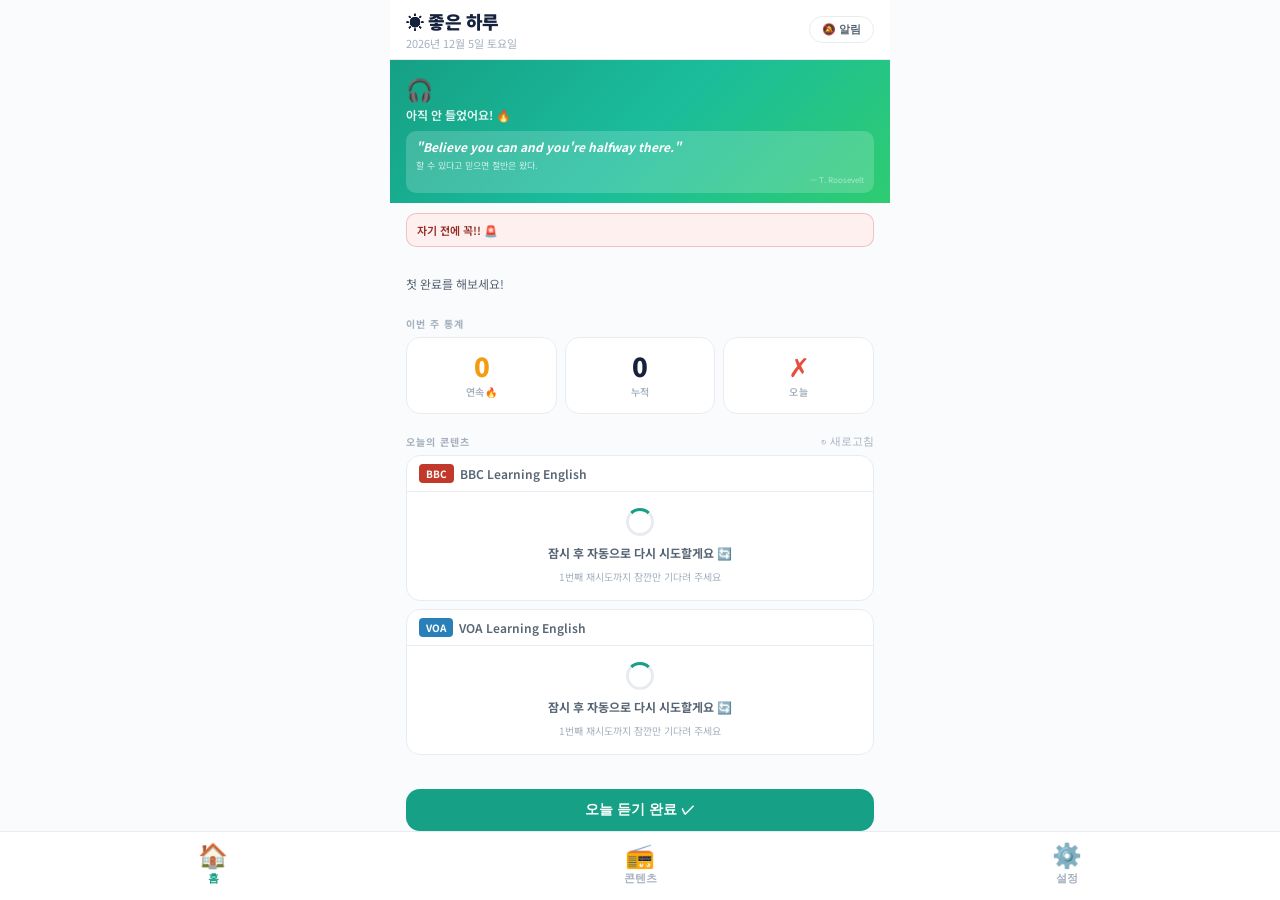
==== commit 8304dbc2: "Fix streak showing 0 on morning open and scroll crash - lS(): handle QuotaExceededError by trimming " ====
--- a/index.html
+++ b/index.html
@@ -39,14 +39,14 @@
 .hdr .sub{font-size:11px;color:var(--tx3);margin-top:1px}
 .nb{padding:5px 12px;border-radius:20px;border:1.5px solid var(--bd);background:transparent;color:var(--tx2);font-size:11px;font-weight:600;cursor:pointer;-webkit-appearance:none}
 .nb.on{background:var(--pri);color:#fff;border-color:var(--pri)}
-.scr{flex:1;overflow-y:auto;-webkit-overflow-scrolling:touch;padding-bottom:calc(env(safe-area-inset-bottom) + 72px)}
+.scr{flex:1;overflow-y:auto;-webkit-overflow-scrolling:touch;padding-bottom:calc(env(safe-area-inset-bottom) + 72px);will-change:scroll-position}
 /* Hero */
 .hero-pw{position:relative;overflow:hidden;background:#111}
 .hero-pw img{width:100%;max-height:220px;object-fit:cover;display:block}
 .hero{background:linear-gradient(135deg,#16a085,#1abc9c,#2ecc71);padding:12px 16px 10px;color:#fff}
 .hero-e{font-size:22px;margin-bottom:2px}
 .hero-t{font-size:12px;font-weight:600;opacity:.9}
-.qbox{margin-top:8px;background:rgba(255,255,255,.13);border-radius:var(--rad-s);padding:8px 10px;backdrop-filter:blur(4px);-webkit-backdrop-filter:blur(4px)}
+.qbox{margin-top:8px;background:rgba(255,255,255,.18);border-radius:var(--rad-s);padding:8px 10px}
 .qen{font-size:12px;font-weight:700;line-height:1.4;font-style:italic}
 .qko{font-size:9px;margin-top:3px;opacity:.75}
 .qby{font-size:8px;margin-top:2px;opacity:.5;text-align:right}
@@ -308,7 +308,22 @@
 var iOS=/iPad|iPhone|iPod/.test(navigator.userAgent);
 var standalone=navigator.standalone||matchMedia('(display-mode:standalone)').matches;
 function lG(k,f){try{var v=localStorage.getItem(k);return v?JSON.parse(v):f;}catch(e){return f;}}
-function lS(k,v){try{localStorage.setItem(k,JSON.stringify(v));}catch(e){}}
+function lS(k,v){
+  try{localStorage.setItem(k,JSON.stringify(v));}
+  catch(e){
+    // 용량 초과 시 AI 분석 캐시(가장 큰 데이터)를 절반 삭제 후 재시도
+    if(e.name==='QuotaExceededError'||e.code===22||e.code===1014){
+      try{
+        var az=azd||{};var ak=Object.keys(az);
+        if(ak.length>0){
+          ak.slice(0,Math.ceil(ak.length/2)).forEach(function(x){delete az[x];});
+          azd=az;localStorage.setItem('eh_analyzed',JSON.stringify(az));
+        }
+        localStorage.setItem(k,JSON.stringify(v));
+      }catch(e2){console.warn('lS 재시도 실패:',k,e2);}
+    }
+  }
+}
 // 로컬 날짜 (YYYY-MM-DD) — toISOString()은 UTC라 한국(UTC+9)에서 자정~9시 오차 발생
 function localDate(){var d=new Date();return d.getFullYear()+'-'+String(d.getMonth()+1).padStart(2,'0')+'-'+String(d.getDate()).padStart(2,'0');}
 var TD=localDate();
@@ -695,7 +710,7 @@
       delete feedLoadState[ch.id];
       sCache(ch.id,items);
       // 자동 재시도(retryRound>0)로 성공한 경우만 즉시 렌더 갱신
-      if(retryRound>0){renderFR(lastFR.map(function(r){return r.ch.id===ch.id?{ch:ch,items:items}:r;}));}
+      if(retryRound>0){var _items=lastFR.map(function(r){return r.ch.id===ch.id?{ch:ch,items:items}:r;});requestAnimationFrame(function(){renderFR(_items);});}
       return{ch:ch,items:items};
     }).catch(function(e){
       console.warn('[Feed] '+ch.name+' #'+(idx+1)+' 실패: '+e.message);
@@ -718,9 +733,9 @@
   lT.add(url);svL();renderFR(lastFR);
   if(!S.history[TD]&&allEps.size>0&&Array.from(allEps).every(function(u){return lT.has(u);})){
     S.history[TD]=true;sv();
+    render(); // sg3(연속·누적) 즉시 갱신
     var aw=document.getElementById('aw');
     if(aw)aw.innerHTML='<div class="bdone anim"><div style="font-size:32px;margin-bottom:6px">🎉</div><div style="font-size:15px;font-weight:900;color:var(--pri)">오늘 완료!</div><div class="how">모든 콘텐츠 확인 완료</div></div>';
-    setTimeout(render,2000);
   }
   analyzeEp(url);
 }
@@ -859,7 +874,7 @@
     // 캐시 전혀 없음 — 채널별 로딩 카드 표시
     w.innerHTML=CHS.map(makeFeedLoadingCard).join('');
   }
-  Promise.all(CHS.map(function(ch){return fetchCh(ch);})).then(function(res){renderFR(res);}).catch(function(e){console.error(e);});
+  Promise.all(CHS.map(function(ch){return fetchCh(ch);})).then(function(res){requestAnimationFrame(function(){renderFR(res);});}).catch(function(e){console.error(e);});
 }
 window.loadFeeds=loadFeeds;
 
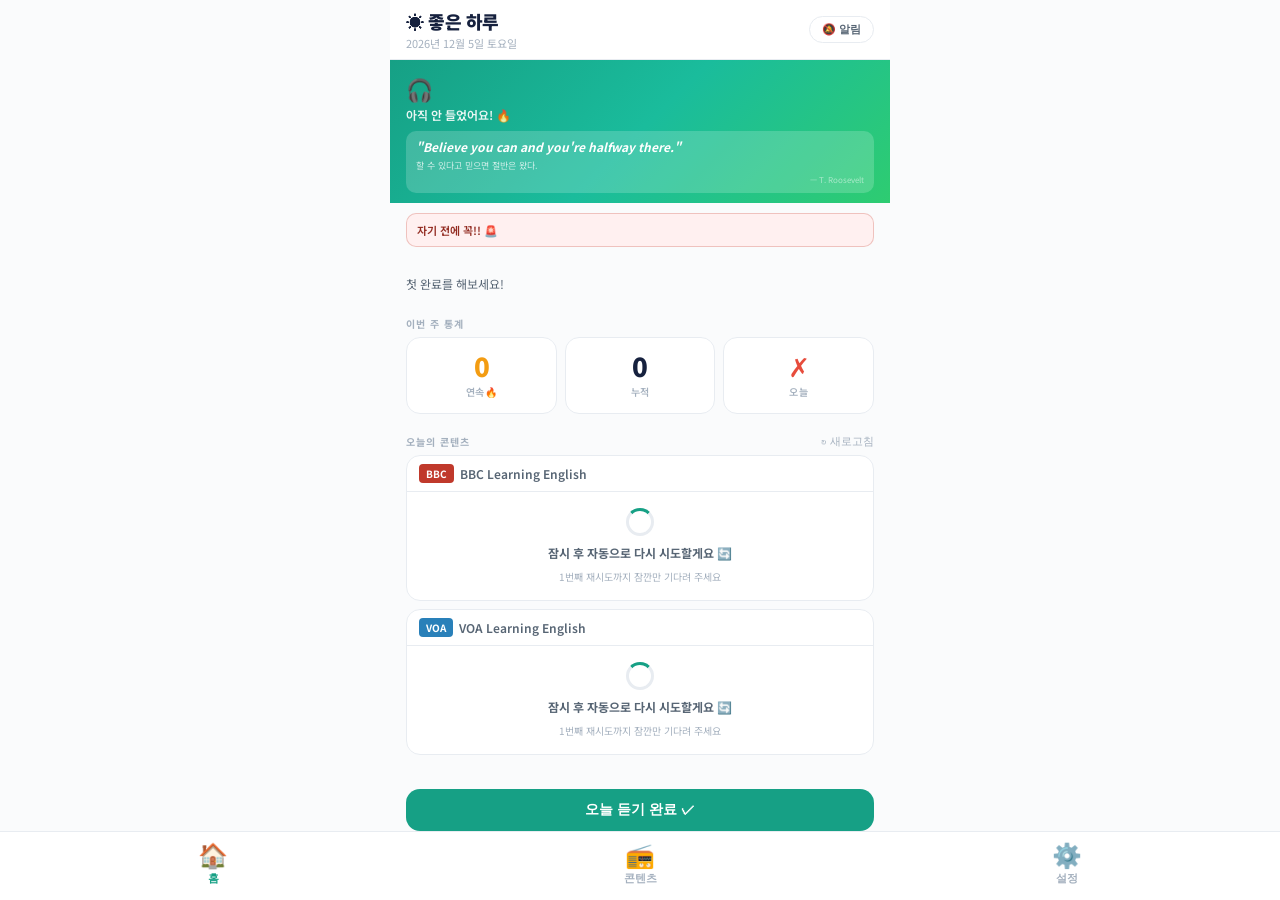
==== commit 9dbbdfdc: "perf: vocab 300-cap FIFO + pagination + content-visibility Performance improvements for vocabulary l" ====
--- a/index.html
+++ b/index.html
@@ -151,7 +151,9 @@
 .vfb{padding:4px 10px;border:1px solid var(--bd);border-radius:12px;background:transparent;font-size:10px;font-weight:700;color:var(--tx2);cursor:pointer;-webkit-appearance:none}
 .vfb.on{background:var(--pri);color:#fff;border-color:var(--pri)}
 .vgh{font-size:11px;font-weight:700;color:var(--pri);margin-bottom:6px;display:flex;justify-content:space-between}.vgh .cnt{font-weight:400;color:var(--tx3);font-size:10px}
-.vcd{background:var(--sf);border:1px solid var(--bd);border-radius:var(--rad-s);padding:10px 12px;margin-bottom:6px;position:relative}
+.vcd{background:var(--sf);border:1px solid var(--bd);border-radius:var(--rad-s);padding:10px 12px;margin-bottom:6px;position:relative;content-visibility:auto;contain-intrinsic-size:auto 90px}
+.vload{width:100%;padding:10px;background:none;border:1.5px solid var(--bd);border-radius:var(--rad-s);font-size:12px;font-weight:700;color:var(--tx2);cursor:pointer;margin-top:4px;-webkit-appearance:none}
+.vload:active{background:var(--sf2)}
 .vcd .ven{font-size:13px;font-weight:700;line-height:1.4}.vcd .vko{font-size:11px;color:var(--tx2);margin-top:3px;line-height:1.3}
 .vcd .vdt{font-size:9px;color:var(--tx3);margin-top:4px}
 .vcd .va{position:absolute;top:8px;right:8px;display:flex;gap:2px}
@@ -371,6 +373,9 @@
 var VCATS=['단어','관용구','표현','문법','기타'];
 var vocD=lG('eh_vocab',[]);
 var vFil=lG('eh_vfil','all');  // 마지막 필터 상태 저장
+var VOC_MAX=300;   // 단어장 상한
+var VOC_PAGE=30;   // 페이지당 표시 수
+var vocPage=VOC_PAGE; // 현재 표시 상태
 // 저장된 필터가 유효하지 않으면(단어 없는 카테고리 등) 'all'로 복원
 if(vFil!=='all'&&VCATS.indexOf(vFil)<0){vFil='all';}
 var fcI=0,fcSh=false,fcL=[],isFC=false; // isFC: 플래시카드 모드 중 여부
@@ -574,7 +579,7 @@
 // ── Export/Import ──
 function expData(){var ph=null;try{ph=localStorage.getItem('eh_photo');}catch(e){}var d=JSON.stringify({state:S,listened:lR,vocab:vocD,analyzed:azd,watch:watchLog,history:watchHist,photo:ph,apiKey:AK,v:7},null,2);var b=new Blob([d],{type:'application/json'});var u=URL.createObjectURL(b);var a=document.createElement('a');a.href=u;a.download='eng-tracker-'+TD+'.json';document.body.appendChild(a);a.click();setTimeout(function(){document.body.removeChild(a);URL.revokeObjectURL(u);},100);}window.expData=expData;
 function impData(inp){var f=inp.files[0];if(!f)return;var r=new FileReader();r.onload=function(e){try{var d=JSON.parse(e.target.result);if(!d.state){alert('유효하지 않음');return;}if(!confirm('교체?'))return;S=Object.assign({},DF,d.state);lR=d.listened||{};lT=new Set(lR[TD]||[]);
-        vocD=d.vocab||[];if(vocD.length>1000)vocD=vocD.slice(0,1000); // 1000개 상한
+        vocD=d.vocab||[];if(vocD.length>VOC_MAX){vocD=vocD.slice(0,VOC_MAX);} // 300개 상한
         watchLog=d.watch||{};azd=d.analyzed||{};
         watchHist=d.history||[];
         if(watchHist.length>500)watchHist=watchHist.slice(0,500);
@@ -916,13 +921,8 @@
       if(!dup){vocD.unshift({id:'v'+Date.now()+Math.random().toString(36).substr(2,4),en:it.en,ko:it.ko,cat:cat,date:TD,src:chName,auto:true});added++;}
     });
     if(added>0){
-      // vocD 1000개 상한: 초과 시 auto 단어 중 가장 오래된 것부터 제거
-      var MAX_VOC=1000;
-      if(vocD.length>MAX_VOC){
-        for(var ai2=vocD.length-1;ai2>=0&&vocD.length>MAX_VOC;ai2--){
-          if(vocD[ai2].auto){vocD.splice(ai2,1);}
-        }
-      }
+      // vocD 300개 상한: 초과 시 가장 오래된 것부터 제거
+      if(vocD.length>VOC_MAX){vocD.splice(VOC_MAX);}
       svV();aiPendingToast='📝 단어 '+added+'개 자동 추가!';}
     else{aiPendingToast='🤖 AI 분석 완료 (신규 단어 없음)';}
     azd[url]=true;lS('eh_analyzed',azd);delete azing[url];
@@ -1009,9 +1009,9 @@
 window.openVM=openVM;
 function closeVM(){document.getElementById('vm').style.display='none';}window.closeVM=closeVM;
 function pickC(btn,c){document.querySelectorAll('#vm-cats button').forEach(function(b){b.className='';});btn.className='on';}window.pickC=pickC;
-function saveV(){var en=document.getElementById('vm-en').value.trim(),ko=document.getElementById('vm-ko').value.trim();var ac=document.querySelector('#vm-cats button.on');var cat=ac?ac.textContent:'단어';var eid=document.getElementById('vm-eid').value;if(!en||!ko){alert('입력해주세요');return;}if(eid){var idx=vocD.findIndex(function(v){return v.id===eid;});if(idx>=0){vocD[idx].en=en;vocD[idx].ko=ko;vocD[idx].cat=cat;}}else vocD.unshift({id:'v'+Date.now(),en:en,ko:ko,cat:cat,date:TD});svV();closeVM();rVocab();}window.saveV=saveV;
+function saveV(){var en=document.getElementById('vm-en').value.trim(),ko=document.getElementById('vm-ko').value.trim();var ac=document.querySelector('#vm-cats button.on');var cat=ac?ac.textContent:'단어';var eid=document.getElementById('vm-eid').value;if(!en||!ko){alert('입력해주세요');return;}if(eid){var idx=vocD.findIndex(function(v){return v.id===eid;});if(idx>=0){vocD[idx].en=en;vocD[idx].ko=ko;vocD[idx].cat=cat;}}else{vocD.unshift({id:'v'+Date.now(),en:en,ko:ko,cat:cat,date:TD});var removed=0;while(vocD.length>VOC_MAX){vocD.pop();removed++;}if(removed)showToast('오래된 단어 '+removed+'개 자동 삭제됨 (상한 '+VOC_MAX+'개)');vocPage=VOC_PAGE;}svV();closeVM();rVocab();}window.saveV=saveV;
 function delV(id){if(!confirm('삭제?'))return;vocD=vocD.filter(function(v){return v.id!==id;});svV();rVocab();}window.delV=delV;
-function setVF(c){vFil=c;lS('eh_vfil',c);rVocab();}window.setVF=setVF;
+function setVF(c){vFil=c;lS('eh_vfil',c);vocPage=VOC_PAGE;rVocab();}window.setVF=setVF;
 function rVocab(){
   // 카드 모드 중이면 UI 건드리지 않음 (카드가 사라지는 버그 방지)
   if(isFC)return;
@@ -1028,10 +1028,15 @@
   var showCard=vocD.length>=2;
   fE.innerHTML='<button class="vfb'+(vFil==='all'?' on':'')+'" onclick="setVF(\'all\')">전체('+vocD.length+')</button>'+VCATS.map(function(c){return cnts[c]>0?'<button class="vfb'+(vFil===c?' on':'')+'" onclick="setVF(\''+c+'\')">'+c+'('+cnts[c]+')</button>':'';}).join('')+(showCard?'<button class="vfb" onclick="startFC()" style="background:var(--warm);color:#fff;border-color:var(--warm)">🃏 카드</button>':'');
   if(!fl.length){lE.innerHTML='<div class="vempty">단어를 추가해보세요! 📚</div>';return;}
-  var grp={};fl.forEach(function(v){if(!grp[v.cat])grp[v.cat]=[];grp[v.cat].push(v);});
+  // 페이지네이션: vocPage 개수만 표시
+  var vis=fl.slice(0,vocPage);
+  var grp={};vis.forEach(function(v){if(!grp[v.cat])grp[v.cat]=[];grp[v.cat].push(v);});
   var h='';(vFil==='all'?VCATS:[vFil]).forEach(function(cat){var its=grp[cat];if(!its)return;h+='<div class="vgh"><span>'+cat+'</span><span class="cnt">'+its.length+'</span></div>';its.forEach(function(v){var d=new Date(v.date+'T12:00:00');h+='<div class="vcd"><div class="va"><button onclick="openVM(\''+v.id+'\')" title="수정">✏️</button><button onclick="delV(\''+v.id+'\')" title="삭제">🗑️</button></div><div class="ven">'+esc(v.en)+'</div><div class="vko">'+esc(v.ko)+'</div><div class="vdt">'+(d.getMonth()+1)+'/'+d.getDate()+(v.src?' · '+esc(v.src):'')+(v.auto?' <span class="ai-badge">AI</span>':'')+'</div></div>';});});
+  var remain=fl.length-vocPage;
+  if(remain>0)h+='<button class="vload" onclick="loadMoreVoc()">더 보기 ('+remain+'개 더)</button>';
   lE.innerHTML=h;
 }
+function loadMoreVoc(){vocPage+=VOC_PAGE;rVocab();}window.loadMoreVoc=loadMoreVoc;
 function startFC(){var fl=vFil==='all'?vocD.slice():vocD.filter(function(v){return v.cat===vFil;});if(fl.length<2){showToast('카드 모드는 단어가 2개 이상 필요해요 📚');return;}for(var i=fl.length-1;i>0;i--){var j=Math.floor(Math.random()*(i+1));var t=fl[i];fl[i]=fl[j];fl[j]=t;}fcL=fl;fcI=0;fcSh=false;isFC=true;document.getElementById('vlist').style.display='none';var aE=document.querySelector('.vadd');if(aE)aE.style.display='none';document.getElementById('vfl').style.display='none';rFC();}window.startFC=startFC;
 // 카드 플립·넘기기 — onclick에서 IIFE 변수 접근 불가 문제 해결용 window 함수
 function fcFlip(){fcSh=true;rFC();}window.fcFlip=fcFlip;
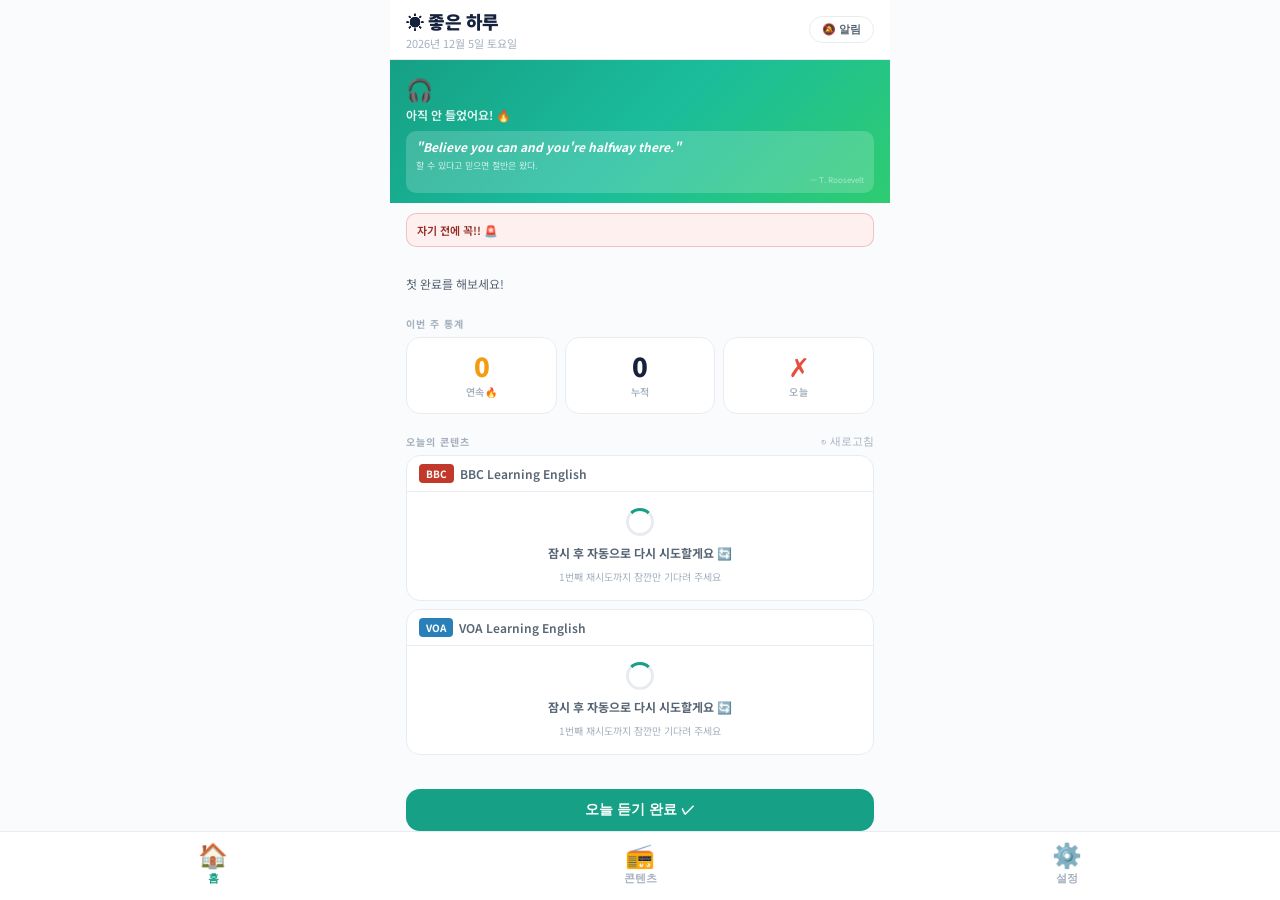
==== commit a8c8ee98: "Fix streak showing 0 in morning: robust history persistence Root cause: lS() QuotaExceeded retry fai" ====
--- a/index.html
+++ b/index.html
@@ -313,14 +313,16 @@
 function lS(k,v){
   try{localStorage.setItem(k,JSON.stringify(v));}
   catch(e){
-    // 용량 초과 시 AI 분석 캐시(가장 큰 데이터)를 절반 삭제 후 재시도
     if(e.name==='QuotaExceededError'||e.code===22||e.code===1014){
       try{
-        var az=azd||{};var ak=Object.keys(az);
-        if(ak.length>0){
-          ak.slice(0,Math.ceil(ak.length/2)).forEach(function(x){delete az[x];});
-          azd=az;localStorage.setItem('eh_analyzed',JSON.stringify(az));
+        // 1단계: AI 분석 캐시 전부 삭제
+        azd={};try{localStorage.setItem('eh_analyzed','{}');}catch(e2){}
+        // 2단계: 시청 기록 50개로 trim
+        if(typeof watchHist!=='undefined'&&watchHist.length>50){
+          watchHist=watchHist.slice(0,50);
+          try{localStorage.setItem('eh_history',JSON.stringify(watchHist));}catch(e2){}
         }
+        // 3단계: 재시도
         localStorage.setItem(k,JSON.stringify(v));
       }catch(e2){console.warn('lS 재시도 실패:',k,e2);}
     }
@@ -361,6 +363,8 @@
 var DF={history:{},notif:false,tab:'bbc',wGoal:7,rH:9,rM:0,dMin:30};
 var S=lG('eh_state',DF);
 ['wGoal','rH','rM','dMin'].forEach(function(k){if(S[k]===undefined)S[k]=DF[k];});
+// eh_hist 백업과 병합 — eh_state 저장 실패 시에도 history 복원
+(function(){try{var hb=lG('eh_hist',{});S.history=Object.assign({},hb,S.history);}catch(e){}})();
 var lR=lG('eh_listened',{});
 // lR 컷오프: localDate 기준 (TD와 동일 기준으로 일관성 유지)
 var _c30=new Date(Date.now()-30*864e5);
@@ -522,7 +526,13 @@
   renderFR(lastFR);
 }
 window.rpSave=rpSave;
-function sv(){lS('eh_state',S);}
+function sv(){
+  lS('eh_state',S);
+  // S.history 를 별도 키에 백업 — eh_state 저장 실패해도 streak 보존
+  try{localStorage.setItem('eh_hist',JSON.stringify(S.history));}catch(e){
+    try{azd={};localStorage.setItem('eh_analyzed','{}');localStorage.setItem('eh_hist',JSON.stringify(S.history));}catch(e2){}
+  }
+}
 function svL(){lR[TD]=Array.from(lT);lS('eh_listened',lR);}
 function svV(){lS('eh_vocab',vocD);}
 function esc(s){return s.replace(/&/g,'&amp;').replace(/</g,'&lt;').replace(/>/g,'&gt;').replace(/"/g,'&quot;');}
@@ -573,7 +583,7 @@
 function setRTime(v){if(!v)return;var p=v.split(':');S.rH=parseInt(p[0])||9;S.rM=parseInt(p[1])||0;sv();}window.setRTime=setRTime;
 function goPage(p){document.querySelectorAll('.pg').forEach(function(e){e.classList.remove('on');});document.getElementById('pg-'+p).classList.add('on');document.querySelectorAll('.nbtn').forEach(function(e){e.classList.remove('on');});document.getElementById('n-'+p).classList.add('on');document.getElementById('main-scr').scrollTop=0;if(p==='set'){rSet();rCal();}if(p==='content')rContent();}
 window.goPage=goPage;
-function rstAll(){if(confirm('모든 기록 삭제?')){S.history={};lT=new Set();lR={};allEps=new Set();azd={};azing={};watchLog={};watchHist=[];todayPick={date:TD};vocD=[];vFil='all';isFC=false;lS('eh_analyzed',{});lS('eh_watch',{});lS('eh_history',[]);lS('eh_today_pick',todayPick);lS('eh_vocab',[]);lS('eh_vfil','all');sv();svL();render();rCal();alert('삭제 완료');}}window.rstAll=rstAll;
+function rstAll(){if(confirm('모든 기록 삭제?')){S.history={};lT=new Set();lR={};allEps=new Set();azd={};azing={};watchLog={};watchHist=[];todayPick={date:TD};vocD=[];vFil='all';isFC=false;lS('eh_analyzed',{});lS('eh_watch',{});lS('eh_history',[]);lS('eh_today_pick',todayPick);lS('eh_vocab',[]);lS('eh_vfil','all');try{localStorage.removeItem('eh_hist');}catch(e){}sv();svL();render();rCal();alert('삭제 완료');}}window.rstAll=rstAll;
 function rstStart(){var fd=fDay();if(!fd){alert('기록 없음');return;}if(!confirm('시작일을 오늘로?')){return;}Object.keys(S.history).forEach(function(k){if(k<TD)delete S.history[k];});sv();render();rCal();rSet();}window.rstStart=rstStart;
 
 // ── Export/Import ──
